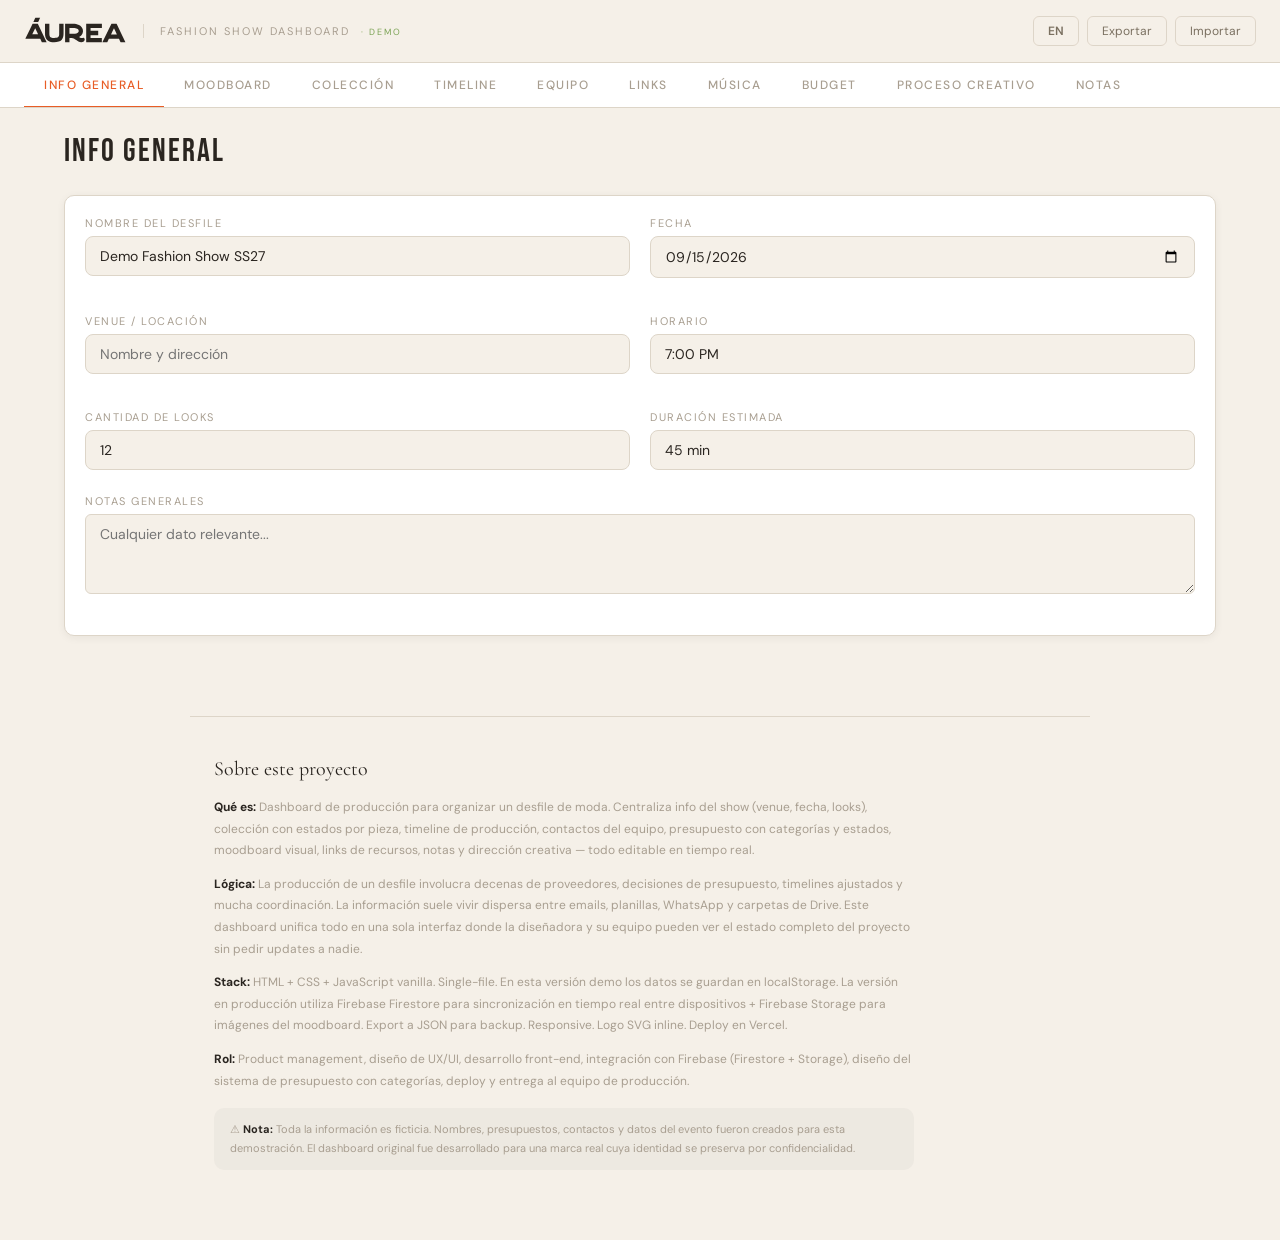
==== dashboard-produccion-fashion-show/index.html @ 79270200 "initial: portfolio de 4 dashboards anonimizados Co-Authored-By: Claude Opus 4.6 (1M context) <norepl" ====
<!DOCTYPE html>
<html lang="es">
<head>
<meta charset="UTF-8">
<meta name="viewport" content="width=device-width, initial-scale=1.0">
<title>Fashion Show Dashboard — Demo</title>
<link href="https://fonts.googleapis.com/css2?family=Bebas+Neue&family=DM+Sans:ital,wght@0,300;0,400;0,500;0,700;1,400&family=Cormorant+Garamond:ital,wght@0,400;0,600;1,400&display=swap" rel="stylesheet">
<style>
:root{
  --bg:#F5F0E8;--bg-warm:#EDE7DA;--card:#FFFFFF;--card-hover:#FAFAF5;
  --border:#DDD5C8;--border-light:#E8E0D3;
  --orange:#E85D26;--orange-soft:rgba(232,93,38,0.08);--orange-glow:rgba(232,93,38,0.15);
  --green:#7BA355;--green-soft:rgba(123,163,85,0.1);--green-dark:#4B6B30;
  --cream:#F0EAD8;--cream-dark:#D4CCBA;
  --olive:#6B6B50;
  --text:#2A2520;--text-dim:#7A7060;--text-muted:#A89E90;
  --danger:#C0392B;--success:#5B8C3E;
  --radius:10px;
  --shadow:0 2px 8px rgba(42,37,32,0.06);
  --shadow-hover:0 6px 20px rgba(42,37,32,0.1);
}
*{margin:0;padding:0;box-sizing:border-box}
body{font-family:'DM Sans',sans-serif;background:var(--bg);color:var(--text);min-height:100vh;-webkit-font-smoothing:antialiased}

.header{position:sticky;top:0;z-index:100;background:rgba(245,240,232,0.9);backdrop-filter:blur(20px);border-bottom:1px solid var(--border);padding:16px 24px;display:flex;align-items:center;justify-content:space-between}
.header-left{display:flex;align-items:center;gap:16px}
.logo{font-family:'Bebas Neue',sans-serif;font-size:28px;letter-spacing:3px;color:var(--text)}.logo span{color:var(--orange)}
.header-subtitle{font-size:11px;text-transform:uppercase;letter-spacing:2px;color:var(--text-muted);border-left:1px solid var(--border);padding-left:16px}
.header-right{display:flex;gap:8px}
.btn-sm{padding:6px 14px;border-radius:6px;border:1px solid var(--border);background:transparent;color:var(--text-dim);font-size:12px;cursor:pointer;font-family:'DM Sans',sans-serif;transition:all .2s}
.btn-sm:hover{border-color:var(--orange);color:var(--orange)}

.nav{display:flex;padding:0 24px;border-bottom:1px solid var(--border);overflow-x:auto;-webkit-overflow-scrolling:touch;background:var(--card);scrollbar-width:none;-ms-overflow-style:none}
.nav::-webkit-scrollbar{display:none}
.nav-tab{padding:14px 20px;font-size:12px;text-transform:uppercase;letter-spacing:1.5px;color:var(--text-muted);cursor:pointer;border:none;background:none;font-family:'DM Sans',sans-serif;font-weight:500;white-space:nowrap;position:relative;transition:color .2s}
.nav-tab:hover{color:var(--text-dim)}.nav-tab.active{color:var(--orange)}.nav-tab.active::after{content:'';position:absolute;bottom:-1px;left:0;right:0;height:2px;background:var(--orange)}

.main{padding:24px;max-width:1200px;margin:0 auto}
.section{display:none}.section.active{display:block}
.section-header{display:flex;justify-content:space-between;align-items:center;margin-bottom:24px;flex-wrap:wrap;gap:12px}
.section-title{font-family:'Bebas Neue',sans-serif;font-size:32px;letter-spacing:2px;color:var(--text)}

.btn{padding:10px 20px;border-radius:var(--radius);border:none;font-family:'DM Sans',sans-serif;font-size:13px;font-weight:500;cursor:pointer;transition:all .2s}
.btn-primary{background:var(--orange);color:#fff}.btn-primary:hover{background:#d04f1e}
.btn-outline{background:transparent;border:1px solid var(--border);color:var(--text-dim)}.btn-outline:hover{border-color:var(--orange);color:var(--orange)}
.btn-danger{background:transparent;border:1px solid var(--danger);color:var(--danger)}.btn-danger:hover{background:var(--danger);color:#fff}

.card{background:var(--card);border:1px solid var(--border);border-radius:var(--radius);padding:20px;margin-bottom:16px;box-shadow:var(--shadow);transition:all .2s}.card:hover{box-shadow:var(--shadow-hover)}
.card-grid{display:grid;grid-template-columns:repeat(auto-fill,minmax(320px,1fr));gap:16px}
.field{margin-bottom:16px}
.field label{display:block;font-size:11px;text-transform:uppercase;letter-spacing:1.5px;color:var(--text-muted);margin-bottom:6px}
.field input,.field textarea,.field select{width:100%;padding:10px 14px;background:var(--bg);border:1px solid var(--border);border-radius:8px;color:var(--text);font-family:'DM Sans',sans-serif;font-size:14px;transition:border-color .2s}
.field input:focus,.field textarea:focus,.field select:focus{outline:none;border-color:var(--orange);background:#fff}
.field textarea{resize:vertical;min-height:80px}
.editable{padding:6px 10px;background:transparent;border:1px solid transparent;border-radius:6px;color:var(--text);font-family:'DM Sans',sans-serif;font-size:14px;width:100%;transition:all .2s}
.editable:hover{border-color:var(--border)}.editable:focus{outline:none;border-color:var(--orange);background:#fff}
.info-grid{display:grid;grid-template-columns:1fr 1fr;gap:20px}

/* MOODBOARD */
.mood-grid{display:grid;grid-template-columns:repeat(auto-fill,minmax(280px,1fr));gap:16px}
.mood-card{background:var(--card);border:1px solid var(--border);border-radius:10px;overflow:hidden;cursor:pointer;transition:all .25s;box-shadow:var(--shadow)}
.mood-card:hover{border-color:var(--orange);transform:translateY(-2px);box-shadow:var(--shadow-hover)}
.mood-cover{width:100%;aspect-ratio:4/3;background:var(--bg-warm);display:flex;align-items:center;justify-content:center;overflow:hidden;position:relative}
.mood-cover img{width:100%;height:100%;object-fit:cover}
.mood-cover-empty{color:var(--text-muted);font-size:48px}
.mood-img-count{position:absolute;bottom:8px;right:8px;background:rgba(42,37,32,.7);color:#fff;font-size:11px;padding:3px 8px;border-radius:4px;backdrop-filter:blur(4px)}
.mood-card-body{padding:14px 16px}
.mood-card-title{font-size:15px;font-weight:600;margin-bottom:4px}
.mood-card-sub{font-size:12px;color:var(--text-dim)}

.mood-detail-overlay{display:none;position:fixed;inset:0;background:rgba(42,37,32,.92);z-index:300;overflow-y:auto;-webkit-overflow-scrolling:touch}
.mood-detail-overlay.open{display:block}
.mood-detail{max-width:800px;margin:0 auto;padding:24px;padding-top:80px}
.mood-detail-close{position:fixed;top:20px;right:24px;width:40px;height:40px;border-radius:50%;background:rgba(255,255,255,.15);border:none;color:#fff;font-size:20px;cursor:pointer;z-index:301;display:flex;align-items:center;justify-content:center;transition:background .2s}
.mood-detail-close:hover{background:rgba(255,255,255,.25)}
.mood-detail-title{font-family:'Bebas Neue',sans-serif;font-size:36px;letter-spacing:2px;color:var(--cream);margin-bottom:8px}
.mood-detail-source{font-size:13px;color:var(--orange);margin-bottom:24px}
.mood-detail-source a{color:var(--orange);text-decoration:none}.mood-detail-source a:hover{text-decoration:underline}
.mood-detail-images{display:grid;grid-template-columns:1fr 1fr;gap:8px;margin-bottom:24px}
.mood-detail-images.single{grid-template-columns:1fr}
.mood-detail-img{width:100%;border-radius:8px;aspect-ratio:1;object-fit:cover;background:var(--bg-warm);cursor:pointer;transition:opacity .2s}
.mood-detail-img:hover{opacity:.85}
.mood-detail-img.full-width{grid-column:1/-1;aspect-ratio:16/9}
.mood-detail-section{margin-bottom:20px}
.mood-detail-label{font-size:10px;text-transform:uppercase;letter-spacing:1.5px;color:var(--cream-dark);margin-bottom:6px}
.mood-detail-text{font-size:14px;line-height:1.7;color:rgba(255,255,255,.7);white-space:pre-wrap}
.mood-detail-tags{display:flex;flex-wrap:wrap;gap:6px;margin-bottom:20px}
.mood-tag{padding:4px 12px;background:var(--green-soft);color:var(--green);font-size:12px;border-radius:20px;border:1px solid rgba(123,163,85,.2)}
.mood-detail-actions{display:flex;gap:8px;padding-top:20px;border-top:1px solid rgba(255,255,255,.1)}
.mood-add-img-btn{width:100%;aspect-ratio:1;border-radius:8px;border:2px dashed rgba(255,255,255,.2);background:transparent;color:rgba(255,255,255,.3);font-size:28px;cursor:pointer;transition:all .2s;display:flex;align-items:center;justify-content:center}
.mood-add-img-btn:hover{border-color:var(--orange);color:var(--orange)}

.lightbox{display:none;position:fixed;inset:0;background:rgba(42,37,32,.95);z-index:400;align-items:center;justify-content:center;cursor:zoom-out}
.lightbox.open{display:flex}
.lightbox img{max-width:95vw;max-height:95vh;object-fit:contain;border-radius:8px}

/* OTHER SECTIONS */
.checklist-item{display:flex;align-items:center;gap:12px;padding:12px 16px;background:var(--card);border:1px solid var(--border);border-radius:8px;margin-bottom:8px;transition:all .2s;box-shadow:var(--shadow)}
.checklist-item.done{opacity:.5}.checklist-item.done .checklist-text{text-decoration:line-through}
.checklist-check{width:20px;height:20px;border-radius:50%;border:2px solid var(--border);cursor:pointer;flex-shrink:0;display:flex;align-items:center;justify-content:center;transition:all .2s}
.checklist-check:hover{border-color:var(--green)}.checklist-check.checked{background:var(--green);border-color:var(--green)}.checklist-check.checked::after{content:'✓';color:#fff;font-size:12px}
.checklist-text{flex:1;font-size:14px}
.checklist-delete{color:var(--text-muted);cursor:pointer;font-size:18px;padding:0 4px;opacity:0;transition:all .2s}
.checklist-item:hover .checklist-delete{opacity:1}.checklist-delete:hover{color:var(--danger)}
.timeline-item{display:flex;gap:16px;margin-bottom:16px;position:relative}
.timeline-dot{width:12px;height:12px;border-radius:50%;background:var(--orange);flex-shrink:0;margin-top:4px;position:relative;z-index:1}
.timeline-item:not(:last-child) .timeline-dot::after{content:'';position:absolute;top:12px;left:5px;width:2px;height:calc(100% + 16px);background:var(--border)}
.timeline-content{flex:1}.timeline-date{font-size:11px;text-transform:uppercase;letter-spacing:1px;color:var(--orange);margin-bottom:4px}.timeline-text{font-size:14px}
.link-item{display:flex;align-items:center;gap:12px;padding:14px 16px;background:var(--card);border:1px solid var(--border);border-radius:8px;margin-bottom:8px;transition:all .2s;box-shadow:var(--shadow)}
.link-item:hover{box-shadow:var(--shadow-hover)}
.link-icon{width:36px;height:36px;border-radius:8px;background:var(--green-soft);display:flex;align-items:center;justify-content:center;font-size:16px;flex-shrink:0}
.link-info{flex:1;min-width:0}.link-title{font-size:14px;font-weight:500}.link-url{font-size:12px;color:var(--text-muted);white-space:nowrap;overflow:hidden;text-overflow:ellipsis}
.link-actions{display:flex;gap:8px}.link-actions a,.link-actions span{font-size:12px;color:var(--text-dim);cursor:pointer;text-decoration:none;transition:color .2s}
.link-actions a:hover{color:var(--orange)}.link-actions span:hover{color:var(--danger)}
.contact-card{background:var(--card);border:1px solid var(--border);border-radius:var(--radius);padding:20px;transition:all .2s;box-shadow:var(--shadow)}.contact-card:hover{box-shadow:var(--shadow-hover)}
.contact-role{font-size:10px;text-transform:uppercase;letter-spacing:1.5px;color:var(--green-dark);margin-bottom:8px;font-weight:600}.contact-name{font-size:16px;font-weight:500;margin-bottom:4px}
.contact-detail{font-size:13px;color:var(--text-dim);margin-bottom:2px}
.contact-delete{float:right;color:var(--text-muted);cursor:pointer;font-size:16px;transition:color .2s}.contact-delete:hover{color:var(--danger)}
.budget-total{font-family:'Bebas Neue',sans-serif;font-size:48px;color:var(--orange);margin-bottom:4px}
.budget-label{font-size:12px;text-transform:uppercase;letter-spacing:1.5px;color:var(--text-muted)}
.budget-cat-card{background:var(--card);border:1px solid var(--border);border-radius:var(--radius);margin-bottom:12px;overflow:hidden;transition:all .2s;box-shadow:var(--shadow)}
.budget-cat-card:hover{box-shadow:var(--shadow-hover)}
.budget-cat-header{display:flex;align-items:center;justify-content:space-between;padding:16px 20px;cursor:pointer;user-select:none}
.budget-cat-header:hover{background:var(--bg-warm)}
.budget-cat-name{font-size:15px;font-weight:600;display:flex;align-items:center;gap:8px}
.budget-cat-arrow{font-size:12px;color:var(--text-muted);transition:transform .2s}
.budget-cat-card.open .budget-cat-arrow{transform:rotate(90deg)}
.budget-cat-subtotal{font-size:14px;font-weight:500;color:var(--orange);font-variant-numeric:tabular-nums;display:flex;align-items:center;gap:12px}
.budget-cat-body{display:none;border-top:1px solid var(--border);padding:0 20px 12px}
.budget-cat-card.open .budget-cat-body{display:block}
.budget-row{display:flex;align-items:center;gap:12px;padding:10px 0;border-bottom:1px solid var(--border)}.budget-row:last-child{border:none}
.budget-item-name{flex:1;font-size:14px;color:var(--text-dim)}.budget-amount{font-size:14px;font-weight:500;font-variant-numeric:tabular-nums}
.budget-delete{color:var(--text-muted);cursor:pointer;font-size:16px;opacity:0;transition:all .2s}
.budget-row:hover .budget-delete{opacity:1}.budget-delete:hover{color:var(--danger)}
.budget-add-item{padding:8px 0;display:flex;gap:8px;margin-top:8px}
.budget-add-item input{flex:1;padding:8px 12px;background:var(--bg);border:1px solid var(--border);border-radius:6px;color:var(--text);font-family:'DM Sans',sans-serif;font-size:13px}
.budget-add-item input:focus{outline:none;border-color:var(--orange)}
.budget-add-item button{padding:8px 14px;background:var(--orange);color:#fff;border:none;border-radius:6px;font-size:13px;cursor:pointer;font-family:'DM Sans',sans-serif;white-space:nowrap}
.budget-cat-delete{color:var(--text-muted);cursor:pointer;font-size:14px;transition:color .2s;padding:2px 6px}
.budget-cat-delete:hover{color:var(--danger)}
.note-card{background:var(--card);border:1px solid var(--border);border-radius:var(--radius);padding:16px;margin-bottom:12px;transition:all .2s;box-shadow:var(--shadow)}.note-card:hover{box-shadow:var(--shadow-hover)}
.note-date{font-size:11px;color:var(--text-muted);margin-bottom:8px}.note-text{font-size:14px;line-height:1.6;white-space:pre-wrap}
.note-delete{float:right;color:var(--text-muted);cursor:pointer;font-size:14px;transition:color .2s}.note-delete:hover{color:var(--danger)}
.modal-overlay{display:none;position:fixed;inset:0;background:rgba(42,37,32,.6);z-index:200;align-items:center;justify-content:center;padding:24px;backdrop-filter:blur(4px)}
.modal-overlay.open{display:flex}
.modal{background:var(--card);border:1px solid var(--border);border-radius:14px;padding:28px;width:100%;max-width:480px;max-height:90vh;overflow-y:auto;box-shadow:0 20px 60px rgba(42,37,32,.2)}
.modal-title{font-family:'Bebas Neue',sans-serif;font-size:24px;letter-spacing:1px;margin-bottom:20px;color:var(--text)}
.modal-actions{display:flex;gap:8px;justify-content:flex-end;margin-top:20px}
.empty-state{text-align:center;padding:60px 20px;color:var(--text-muted)}.empty-icon{font-size:40px;margin-bottom:12px}.empty-text{font-size:14px}

/* COLLECTION GRID */
.collection-grid{display:grid;grid-template-columns:repeat(auto-fill,minmax(200px,1fr));gap:12px}
.garment-card{background:var(--card);border:1px solid var(--border);border-radius:10px;overflow:hidden;transition:all .2s;position:relative;box-shadow:var(--shadow)}
.garment-card:hover{box-shadow:var(--shadow-hover)}
.garment-card.done{opacity:.5}
.garment-img{width:100%;aspect-ratio:3/4;background:var(--bg-warm);display:flex;align-items:center;justify-content:center;overflow:hidden;font-size:36px;color:var(--text-muted)}
.garment-img img{width:100%;height:100%;object-fit:cover}
.garment-body{padding:12px}
.garment-name{font-size:14px;font-weight:600;margin-bottom:2px}
.garment-cat{font-size:11px;color:var(--green-dark);text-transform:uppercase;letter-spacing:1px;margin-bottom:4px;font-weight:600}
.garment-note{font-size:12px;color:var(--text-dim)}
.garment-actions{position:absolute;top:8px;right:8px;display:flex;gap:4px;opacity:0;transition:opacity .2s}
.garment-card:hover .garment-actions{opacity:1}
.garment-action-btn{width:30px;height:30px;border-radius:50%;background:rgba(0,0,0,.6);border:none;color:#fff;font-size:16px;cursor:pointer;display:flex;align-items:center;justify-content:center;backdrop-filter:blur(4px)}
.garment-action-btn:hover{background:var(--orange)}
.garment-check{position:absolute;top:8px;left:8px;width:28px;height:28px;border-radius:50%;border:2px solid rgba(255,255,255,.5);background:rgba(0,0,0,.4);cursor:pointer;display:flex;align-items:center;justify-content:center;backdrop-filter:blur(4px);transition:all .2s}
.garment-check:hover{border-color:var(--orange)}
.garment-check.checked{background:var(--green);border-color:var(--green)}
.garment-check.checked::after{content:'✓';color:#fff;font-size:12px}

/* CREATIVE PROCESS */
.creative-editor{background:var(--card);border:1px solid var(--border);border-radius:var(--radius);min-height:60vh;box-shadow:var(--shadow)}
.creative-textarea{width:100%;min-height:60vh;padding:24px;background:transparent;border:none;color:var(--text);font-family:'Cormorant Garamond',serif;font-size:17px;line-height:1.9;resize:vertical}
.creative-textarea:focus{outline:none}
.creative-textarea::placeholder{color:var(--text-muted)}
.creative-saved{font-size:11px;color:var(--text-muted);padding:8px 16px;text-align:right}

/* MUSIC */
.music-card{background:var(--card);border:1px solid var(--border);border-radius:var(--radius);padding:16px;margin-bottom:10px;display:flex;align-items:center;gap:14px;transition:all .2s;box-shadow:var(--shadow)}
.music-card:hover{box-shadow:var(--shadow-hover)}
.music-icon{width:40px;height:40px;border-radius:8px;background:var(--green-soft);display:flex;align-items:center;justify-content:center;font-size:18px;flex-shrink:0}
.music-info{flex:1;min-width:0}
.music-title{font-size:14px;font-weight:500;margin-bottom:2px}
.music-artist{font-size:12px;color:var(--text-dim)}
.music-note{font-size:12px;color:var(--text-muted);margin-top:2px}
.music-actions{display:flex;gap:8px;align-items:center}
.music-actions a{font-size:12px;color:var(--orange);text-decoration:none;white-space:nowrap}
.music-actions a:hover{text-decoration:underline}
.music-actions span{font-size:16px;color:var(--text-muted);cursor:pointer;transition:color .2s}
.music-actions span:hover{color:var(--danger)}

@media(max-width:768px){
  .header{padding:10px 16px}
  .header-subtitle{display:none}
  .header-right .btn-sm{padding:5px 10px;font-size:11px}
  .logo svg{height:22px}
  .main{padding:12px}
  .section-header{margin-bottom:16px;gap:8px}
  .section-header>div:last-child{width:100%}
  .section-header .btn{width:100%;text-align:center}
  .section-header .btn-outline{flex:1}
  .section-header .btn-primary{flex:2}
  .section-title{font-size:24px}
  .info-grid,.card-grid{grid-template-columns:1fr}
  .mood-grid{grid-template-columns:1fr 1fr;gap:10px}
  .mood-detail{padding:16px;padding-top:70px}
  .mood-detail-images{grid-template-columns:1fr 1fr;gap:6px}
  .mood-detail-title{font-size:26px}
  .mood-detail-close{top:14px;right:14px;width:36px;height:36px;font-size:18px}
  .collection-grid{grid-template-columns:1fr 1fr;gap:10px}
  .garment-actions{opacity:1}
  .garment-body{padding:10px}
  .garment-name{font-size:13px}
  .budget-total{font-size:36px}
  .budget-cat-header{padding:14px 16px}
  .budget-add-item{flex-wrap:wrap}
  .budget-add-item input:first-child{min-width:0}
  .nav{padding:0 8px;gap:0}
  .nav-tab{padding:12px 12px;font-size:10px;letter-spacing:1px}
  .card{padding:16px}
  .field input,.field textarea,.field select{font-size:16px}
  .editable{font-size:16px}
  .modal{padding:20px;margin:8px;border-radius:12px;max-height:85vh}
  .modal-title{font-size:22px}
  .contact-card{padding:16px}
  .link-item{padding:12px 14px}
  .music-card{padding:14px}
  .creative-textarea{padding:16px;font-size:16px;min-height:50vh}
  .note-card{padding:14px}
  .timeline-item{gap:12px}
  .checklist-delete{opacity:1}
  .budget-delete{opacity:1}
  .lightbox img{border-radius:0}
}
@media(max-width:480px){
  .mood-grid{grid-template-columns:1fr}
  .collection-grid{grid-template-columns:1fr 1fr;gap:8px}
  .mood-detail-images{grid-template-columns:1fr}
  .mood-detail-img{aspect-ratio:4/3}
  .header-right{gap:4px}
  .header-right .btn-sm{padding:5px 8px;font-size:10px}
  .nav-tab{padding:10px 10px;font-size:9px;letter-spacing:0.5px}
  .section-header{flex-direction:column;align-items:stretch}
  .section-title{font-size:22px}
  .budget-add-item input:first-child{flex:2}
  .budget-add-item input[type="number"]{flex:1;max-width:none}
}
@media(max-width:360px){
  .collection-grid{grid-template-columns:1fr}
  .main{padding:8px}
  .card{padding:12px}
}
</style>
</head>
<body>

<div class="header">
  <div class="header-left"><div class="logo"><svg viewBox="200 210 1100 300" style="height:28px;width:auto;display:block" xmlns="http://www.w3.org/2000/svg"><path d="M790.67,424.58c5.97,6.81,13.74,9.05,21.81,10.41c7.83,1.32,15.56,1.38,22.66-3.24c0.87-0.57,2.85-0.01,4.03,0.59 c10.12,5.13,14.21,16.44,10.15,27.71c-4.9,13.59-19.33,22-36.14,21.29c-10.9-0.46-21.03-3.73-30.3-9.08 c-12.96-7.47-25.49-15.69-38.22-23.56c-3.96-2.45-7.94-4.87-11.99-7.18c-6.64-3.8-13.73-5.66-21.47-5.38 c-7.8,0.28-15.63,0.06-24.09,0.06c0,15,0,29.71,0,44.82c-15.87,0-31.09,0-46.67,0c0-66.11,0-132.16,0-198.57 c1.8-0.09,3.42-0.25,5.04-0.25c26.66-0.01,53.33-0.12,79.99,0.03c21.82,0.12,43.17,3.05,62.97,12.92 c21.4,10.67,37.24,26.36,42.47,50.5c6.55,30.29-8.35,61.73-35.65,76.41C793.84,422.83,792.43,423.62,790.67,424.58z M687.08,390.27c20.02-0.53,39.48-0.6,58.87-1.72c10.6-0.61,21.05-3.18,30-9.63c8.92-6.42,12.51-16.97,9.03-27.38 c-3.69-11.04-12.88-15.71-23.1-18.49c-24.35-6.61-49.28-3.51-74-3.93c-0.25,0-0.5,0.39-0.8,0.64 C687.08,349.51,687.08,369.3,687.08,390.27z" fill="currentColor"/><path d="M995.09,358.21c0,15.94,0,31.02,0,46.59c-27.41,0-54.5,0-81.88,0c0,10.06,0,19.62,0,29.74c40.25,0,80.33,0,120.75,0 c0,15.62,0,30.68,0,46.07c-55.85,0-111.57,0-167.57,0c0-66.13,0-132.03,0-198.24c56.08,0,111.98,0,168.22,0 c0,15.29,0,30.51,0,46.19c-40.39,0-80.66,0-121.32,0c0,9.99,0,19.54,0,29.65C940.4,358.21,967.47,358.21,995.09,358.21z" fill="currentColor"/><path d="M1286.44,480.99c-10.9,0-21.33,0.05-31.75-0.02c-6.46-0.04-14.25,1.89-19.01-1.03c-4.54-2.79-5.95-10.71-8.69-16.4 c-2.75-5.69-5.58-11.34-8.09-17.13c-1.19-2.74-2.86-3.48-5.73-3.48c-32.99,0.1-65.99,0.11-98.98-0.02 c-3.17-0.01-4.71,1.06-5.98,3.83c-4.71,10.28-9.54,20.5-14.59,30.61c-0.78,1.56-2.92,3.46-4.45,3.48 c-15.98,0.25-31.97,0.16-48.76,0.16c0.85-1.91,1.43-3.36,2.11-4.75c30.63-63.1,61.3-126.19,91.84-189.33 c1.65-3.41,3.41-4.91,7.45-4.84c15.33,0.29,30.66,0.17,45.99,0.07c2.76-0.02,4.47,0.56,5.8,3.33 c30.54,64.25,61.18,128.45,91.8,192.67C1285.72,478.86,1285.94,479.63,1286.44,480.99z M1195.14,396.71 c-10.4-21.83-20.46-42.94-30.97-64.98c-10.77,22.24-21.01,43.38-31.48,64.98C1153.79,396.71,1174.06,396.71,1195.14,396.71z" fill="currentColor"/><path d="M442.32,479.99c-16.5,0-32.63,0.07-48.75-0.14c-1.27-0.02-3.01-1.71-3.68-3.05c-4.96-9.97-9.88-19.96-14.42-30.13 c-1.59-3.57-3.45-4.79-7.42-4.78c-48.81,0.16-97.62,0.1-146.44,0.1c-1.99,0-3.99,0-6.53,0c0.54-1.47,0.86-2.66,1.39-3.75 c24.81-51.13,49.67-102.24,74.41-153.4c1.38-2.85,3.03-3.75,6.1-3.72c15.66,0.14,31.32,0.11,46.98,0.03 c2.54-0.01,4.19,0.4,5.45,3.05c30.61,64.38,61.33,128.71,92.02,193.05C441.78,477.96,441.93,478.77,442.32,479.99z M351.1,395.68 c-10.29-21.63-20.37-42.81-30.92-64.96c-10.73,22.15-21.02,43.38-31.47,64.96C309.86,395.68,330.12,395.68,351.1,395.68z" fill="currentColor"/><path d="M425.34,282.29c15.73,0,30.84,0,46.56,0c0,2.18,0,4.12,0,6.06c0.02,34.49-0.11,68.97,0.2,103.46 c0.06,6.9,1.45,13.86,2.88,20.66c1.73,8.27,7.2,13.58,14.95,16.78c11.35,4.68,23.32,5.21,35.3,5.21c6.8,0,13.64-0.59,20.4-1.41 c21.12-2.57,31.11-13.35,31.33-34.76c0.38-36.65,0.27-73.3,0.36-109.95c0-1.95,0-3.9,0-6.06c15.77,0,30.87,0,46.36,0 c0.11,1.5,0.3,2.94,0.3,4.37c0,35.15,0.32,70.31-0.22,105.45c-0.17,10.7-1.65,21.64-4.36,32c-6.51,24.86-22.73,41.63-47.03,49.53 c-31.39,10.21-63.26,10.36-94.71,0.27c-29.56-9.49-45.63-30.96-50.44-61.08c-1.44-9-1.95-18.22-2.01-27.35 c-0.23-32.82-0.1-65.64-0.09-98.46C425.11,285.55,425.25,284.09,425.34,282.29z" fill="currentColor"/><path d="M372.93,218.15c-3.7,7.9-7.33,15.69-10.97,23.47c-3.02,6.47-5.94,12.99-9.16,19.36c-0.66,1.31-2.48,2.86-3.78,2.88 c-15.98,0.17-31.97,0.08-47.95,0.04c-0.27,0-0.53-0.27-1.24-0.65c3.12-6.53,6.22-13.08,9.36-19.61 c3.67-7.64,7.25-15.32,11.15-22.84c0.75-1.44,2.79-3.1,4.26-3.12c15.48-0.21,30.97-0.11,46.45-0.07 C371.51,217.61,371.97,217.87,372.93,218.15z" fill="currentColor"/></svg></div><div class="header-subtitle">Fashion Show Dashboard <span id="sync-status" style="color:var(--green);font-size:9px;margin-left:6px"></span></div></div>
  <div class="header-right">
    <button class="btn-sm" id="lang-toggle" onclick="toggleLang()" style="font-weight:600">EN</button>
    <button class="btn-sm" onclick="exportData()">Exportar</button>
    <button class="btn-sm" onclick="document.getElementById('importFile').click()">Importar</button>
    <input type="file" id="importFile" accept=".json" style="display:none" onchange="importData(event)">
  </div>
</div>

<div class="nav">
  <button class="nav-tab active" onclick="showSection('info',this)" data-i18n="nav_info">Info General</button>
  <button class="nav-tab" onclick="showSection('moodboard',this)">Moodboard</button>
  <button class="nav-tab" onclick="showSection('collection',this)" data-i18n="nav_collection">Colección</button>
  <button class="nav-tab" onclick="showSection('timeline',this)">Timeline</button>
  <button class="nav-tab" onclick="showSection('contacts',this)" data-i18n="nav_team">Equipo</button>
  <button class="nav-tab" onclick="showSection('links',this)">Links</button>
  <button class="nav-tab" onclick="showSection('music',this)" data-i18n="nav_music">Música</button>
  <button class="nav-tab" onclick="showSection('budget',this)">Budget</button>
  <button class="nav-tab" onclick="showSection('creative',this)" data-i18n="nav_creative">Proceso Creativo</button>
  <button class="nav-tab" onclick="showSection('notes',this)" data-i18n="nav_notes">Notas</button>
</div>

<div class="main">

<div class="section active" id="sec-info">
  <div class="section-header"><div class="section-title" data-i18n="info_title">Info General</div></div>
  <div class="card"><div class="info-grid">
    <div class="field"><label data-i18n="info_name">Nombre del desfile</label><input class="editable" id="info-name" placeholder="Ej: Demo Fashion Show SS27" oninput="saveInfo()"></div>
    <div class="field"><label data-i18n="info_date">Fecha</label><input class="editable" type="date" id="info-date" oninput="saveInfo()"></div>
    <div class="field"><label data-i18n="info_venue">Venue / Locación</label><input class="editable" id="info-venue" placeholder="Nombre y dirección" oninput="saveInfo()"></div>
    <div class="field"><label data-i18n="info_time">Horario</label><input class="editable" id="info-time" placeholder="Doors 7PM / Show 8PM" oninput="saveInfo()"></div>
    <div class="field"><label data-i18n="info_looks">Cantidad de looks</label><input class="editable" id="info-looks" placeholder="12 looks" oninput="saveInfo()"></div>
    <div class="field"><label data-i18n="info_duration">Duración estimada</label><input class="editable" id="info-duration" placeholder="15 minutos" oninput="saveInfo()"></div>
  </div>
  <div class="field" style="margin-top:8px"><label data-i18n="info_notes">Notas generales</label>
    <textarea class="editable" id="info-notes" rows="3" placeholder="Cualquier dato relevante..." oninput="saveInfo()" style="width:100%;resize:vertical;min-height:80px;padding:10px 14px;background:var(--bg);border:1px solid var(--border);border-radius:6px;color:var(--text);font-family:'DM Sans',sans-serif;font-size:14px"></textarea>
  </div></div>
</div>

<div class="section" id="sec-moodboard">
  <div class="section-header"><div class="section-title">Moodboard</div><button class="btn btn-primary" onclick="openModal('mood')">+ <span data-i18n="add_board">Nuevo board</span></button></div>
  <div class="mood-grid" id="moodboard-grid"></div>
  <div class="empty-state" id="mood-empty"><div class="empty-icon">🎨</div><div class="empty-text" data-i18n="mood_empty">Creá tableros visuales con imágenes, referencias y notas</div></div>
</div>

<div class="mood-detail-overlay" id="mood-detail-overlay">
  <button class="mood-detail-close" onclick="closeMoodDetail()">✕</button>
  <div class="mood-detail" id="mood-detail-content"></div>
</div>
<div class="lightbox" id="lightbox" onclick="this.classList.remove('open')"><img id="lightbox-img" src=""></div>

<div class="section" id="sec-collection">
  <div class="section-header"><div class="section-title" data-i18n="collection">Colección</div><div style="display:flex;gap:8px"><button class="btn btn-outline" onclick="downloadSection('collection')">⬇ PDF</button><button class="btn btn-primary" onclick="openModal('garment')">+ <span data-i18n="add_garment">Agregar prenda</span></button></div></div>
  <div class="collection-grid" id="collection-list"></div><div class="empty-state" id="collection-empty"><div class="empty-icon">👗</div><div class="empty-text" data-i18n="collection_empty">Listá las prendas y looks del desfile</div></div>
</div>

<div class="section" id="sec-timeline">
  <div class="section-header"><div class="section-title" data-i18n="timeline">Timeline</div><div style="display:flex;gap:8px"><button class="btn btn-outline" onclick="downloadSection('timeline')">⬇ PDF</button><button class="btn btn-primary" onclick="openModal('timeline')">+ <span data-i18n="add_event">Agregar evento</span></button></div></div>
  <div id="timeline-list"></div><div class="empty-state" id="timeline-empty"><div class="empty-icon">📅</div><div class="empty-text" data-i18n="timeline_empty">Armá el cronograma del desfile</div></div>
</div>

<div class="section" id="sec-contacts">
  <div class="section-header"><div class="section-title" data-i18n="team">Equipo</div><div style="display:flex;gap:8px"><button class="btn btn-outline" onclick="downloadSection('contacts')">⬇ PDF</button><button class="btn btn-primary" onclick="openModal('contact')">+ <span data-i18n="add_contact">Agregar contacto</span></button></div></div>
  <div class="card-grid" id="contacts-grid"></div><div class="empty-state" id="contacts-empty"><div class="empty-icon">👥</div><div class="empty-text" data-i18n="team_empty">Sumá modelos, makeup, styling, producción...</div></div>
</div>

<div class="section" id="sec-links">
  <div class="section-header"><div class="section-title" data-i18n="links_title">Links Útiles</div><button class="btn btn-primary" onclick="openModal('link')">+ <span data-i18n="add_link">Agregar link</span></button></div>
  <div id="links-list"></div><div class="empty-state" id="links-empty"><div class="empty-icon">🔗</div><div class="empty-text" data-i18n="links_empty">Guardá links a carpetas de Drive, proveedores, etc.</div></div>
</div>

<div class="section" id="sec-budget">
  <div class="section-header"><div class="section-title">Budget</div><button class="btn btn-primary" onclick="openModal('budget-cat')">+ <span data-i18n="add_category">Nueva categoría</span></button></div>
  <div class="card" style="margin-bottom:20px"><div class="budget-label" data-i18n="budget_total">Total general</div><div class="budget-total" id="budget-total">USD $0</div></div>
  <div id="budget-categories"></div>
  <div class="empty-state" id="budget-empty"><div class="empty-icon">💰</div><div class="empty-text" data-i18n="budget_empty">Creá categorías (materiales, modelos, venue...) y agregá gastos dentro de cada una</div></div>
</div>

<div class="section" id="sec-music">
  <div class="section-header"><div class="section-title" data-i18n="music">Música</div><div style="display:flex;gap:8px"><button class="btn btn-outline" onclick="downloadSection('music')">⬇ PDF</button><button class="btn btn-primary" onclick="openModal('music')">+ <span data-i18n="add_track">Agregar track</span></button></div></div>
  <div id="music-list"></div>
  <div class="empty-state" id="music-empty"><div class="empty-icon">🎵</div><div class="empty-text" data-i18n="music_empty">Sumá links de Spotify, YouTube, SoundCloud o lo que sea para ir armando el soundtrack del show</div></div>
</div>

<div class="section" id="sec-creative">
  <div class="section-header"><div class="section-title" data-i18n="creative_title">Proceso Creativo</div><div class="creative-saved" id="creative-status"></div></div>
  <div class="creative-editor">
    <textarea class="creative-textarea" id="creative-text" data-placeholder-es="Escribí libremente... ideas, conceptos, frases que te inspiran, la narrativa del show, el orden de los looks, lo que sea que necesites plasmar para el proceso creativo del desfile..." data-placeholder-en="Write freely... ideas, concepts, inspiring phrases, the show narrative, the looks order, anything you need to capture for the creative process..." placeholder="Escribí libremente... ideas, conceptos, frases que te inspiran, la narrativa del show, el orden de los looks, lo que sea que necesites plasmar para el proceso creativo del desfile..." oninput="saveCreative()"></textarea>
  </div>
</div>

<div class="section" id="sec-notes">
  <div class="section-header"><div class="section-title" data-i18n="nav_notes">Notas</div><button class="btn btn-primary" onclick="openModal('note')">+ <span data-i18n="add_note">Nueva nota</span></button></div>
  <div id="notes-list"></div><div class="empty-state" id="notes-empty"><div class="empty-icon">📝</div><div class="empty-text" data-i18n="notes_empty">Anotaciones rápidas, ideas, pendientes...</div></div>
</div>

</div>

<!-- Project Footer -->
<div style="max-width:900px;margin:40px auto;padding:40px 24px 30px;border-top:1px solid var(--border);">
  <div style="max-width:700px;">
    <div style="font-family:'Cormorant Garamond',serif;font-size:20px;color:var(--text);margin-bottom:16px;">Sobre este proyecto</div>
    <div style="font-size:12px;color:var(--text-muted);line-height:1.8;margin-bottom:12px;">
      <strong style="color:var(--text);">Qué es:</strong> Dashboard de producción para organizar un desfile de moda. Centraliza info del show (venue, fecha, looks), colección con estados por pieza, timeline de producción, contactos del equipo, presupuesto con categorías y estados, moodboard visual, links de recursos, notas y dirección creativa — todo editable en tiempo real.
    </div>
    <div style="font-size:12px;color:var(--text-muted);line-height:1.8;margin-bottom:12px;">
      <strong style="color:var(--text);">Lógica:</strong> La producción de un desfile involucra decenas de proveedores, decisiones de presupuesto, timelines ajustados y mucha coordinación. La información suele vivir dispersa entre emails, planillas, WhatsApp y carpetas de Drive. Este dashboard unifica todo en una sola interfaz donde la diseñadora y su equipo pueden ver el estado completo del proyecto sin pedir updates a nadie.
    </div>
    <div style="font-size:12px;color:var(--text-muted);line-height:1.8;margin-bottom:12px;">
      <strong style="color:var(--text);">Stack:</strong> HTML + CSS + JavaScript vanilla. Single-file. En esta versión demo los datos se guardan en localStorage. La versión en producción utiliza Firebase Firestore para sincronización en tiempo real entre dispositivos + Firebase Storage para imágenes del moodboard. Export a JSON para backup. Responsive. Logo SVG inline. Deploy en Vercel.
    </div>
    <div style="font-size:12px;color:var(--text-muted);line-height:1.8;margin-bottom:12px;">
      <strong style="color:var(--text);">Rol:</strong> Product management, diseño de UX/UI, desarrollo front-end, integración con Firebase (Firestore + Storage), diseño del sistema de presupuesto con categorías, deploy y entrega al equipo de producción.
    </div>
    <div style="background:rgba(0,0,0,0.03);border-radius:10px;padding:12px 16px;font-size:11px;color:var(--text-muted);line-height:1.7;margin-top:16px;">
      ⚠ <strong style="color:var(--text);">Nota:</strong> Toda la información es ficticia. Nombres, presupuestos, contactos y datos del evento fueron creados para esta demostración. El dashboard original fue desarrollado para una marca real cuya identidad se preserva por confidencialidad.
    </div>
  </div>
</div>

<div class="modal-overlay" id="modal" onclick="if(event.target===this)closeModal()">
  <div class="modal"><div class="modal-title" id="modal-title"></div><div id="modal-body"></div>
  <div class="modal-actions"><button class="btn btn-outline" onclick="closeModal()">Cancelar</button><button class="btn btn-primary" id="modal-save">Guardar</button></div></div>
</div>

<input type="file" id="moodAddImgInput" accept="image/*" multiple style="display:none">

<!-- Demo mode: localStorage only -->

<script>
// ============ LOCAL STORAGE DATA LAYER ============
const STORAGE_KEY='fashion_show_demo';

function defaultData(){return {info:{name:'Demo Fashion Show SS27',date:'2026-09-15',venue:'',time:'7:00 PM',looks:'12',duration:'45 min'},moodboard:[],collection:[{name:'Look 1 — Opening',fabric:'Upcycled denim + silk organza',color:'Indigo / ivory',status:'Terminado',notes:'Pieza insignia de la colección'},{name:'Look 2 — Deconstruct',fabric:'Reconstructed vintage suiting',color:'Charcoal / cream',status:'Terminado',notes:'Sastrería deconstruida con detalles a mano'},{name:'Look 3 — Bloom',fabric:'Deadstock floral + recycled tulle',color:'Blush / sage',status:'En proceso',notes:'Falda volumen, top estructurado'},{name:'Look 4 — Archive',fabric:'Repurposed leather + linen',color:'Cognac / natural',status:'Diseño',notes:'Inspiración archivo 70s'}],timeline:[{date:'2026-06-01',title:'Cierre de diseño',desc:'Todos los bocetos aprobados',status:'done'},{date:'2026-07-15',title:'Inicio de producción',desc:'Taller activo, primeras pruebas',status:'done'},{date:'2026-08-20',title:'Fitting con modelos',desc:'Ajustes finales',status:'pending'},{date:'2026-09-10',title:'Ensayo general',desc:'Run-through completo con equipo',status:'pending'},{date:'2026-09-15',title:'Fashion Show',desc:'Día del desfile',status:'pending'}],contacts:[{role:'Directora Creativa',name:'Nombre reservado',phone:'+1 (555) 000-0000',email:'demo@example.com',ig:'@demo',note:'Fundadora de la marca'},{role:'Productor',name:'Nombre reservado',phone:'+1 (555) 000-0001',email:'demo@example.com',ig:'@demo',note:'Producción ejecutiva del evento'},{role:'Stage Manager',name:'Nombre reservado',phone:'+1 (555) 000-0002',email:'demo@example.com',ig:'@demo',note:'Coordinación día del show'}],links:[{title:'Carpeta general del proyecto',url:'#demo',type:'drive'},{title:'Moodboard en Pinterest',url:'#demo',type:'web'},{title:'Playlist del show',url:'#demo',type:'other'}],budget:[{cat:'Venue',item:'Venue — alquiler',amount:3500,status:'Confirmado'},{cat:'Venue',item:'Setup + técnica (luces, sonido)',amount:2200,status:'Cotizado'},{cat:'Producción',item:'Stage manager + asistentes (x3)',amount:1800,status:'Confirmado'},{cat:'Producción',item:'Backstage setup + catering crew',amount:900,status:'Pendiente'},{cat:'Modelos',item:'6 modelos (x$400 c/u)',amount:2400,status:'Confirmado'},{cat:'MUA + Hair',item:'2 MUA + 1 hairstylist',amount:1500,status:'Cotizado'},{cat:'Audiovisual',item:'Fotógrafo + videógrafo',amount:2000,status:'Confirmado'},{cat:'PR + Invitaciones',item:'Prensa + invitaciones impresas',amount:800,status:'Pendiente'}],notes:[],music:[],creative:'Colección SS27 — Upcycling de alta gama. Cada pieza cuenta una historia de transformación. El show es íntimo: 80 invitados, galería de arte, luz natural + dramática.',budgetCategories:[]};}

function loadDataLocal(){const r=localStorage.getItem(STORAGE_KEY);return r?JSON.parse(r):defaultData();}
function saveDataLocal(d){localStorage.setItem(STORAGE_KEY,JSON.stringify(d));}

let data=loadDataLocal();
let saving=false;

function saveData(d){
  saveDataLocal(d);
}

// Set sync status to "Demo"
setTimeout(()=>{
  const ss=document.getElementById('sync-status');
  if(ss) ss.textContent='· Demo';
},100);

// Init
loadInfo();
loadCreative();
setTimeout(()=>renderAll(),200);

function showSection(id,tab){document.querySelectorAll('.section').forEach(s=>s.classList.remove('active'));document.querySelectorAll('.nav-tab').forEach(t=>t.classList.remove('active'));document.getElementById('sec-'+id).classList.add('active');if(tab)tab.classList.add('active');}

function loadInfo(){const i=data.info||{};['name','date','venue','time','looks','duration'].forEach(k=>{document.getElementById('info-'+k).value=i[k]||'';});document.getElementById('info-notes').value=i.notes||'';}
function saveInfo(){data.info={};['name','date','venue','time','looks','duration'].forEach(k=>{data.info[k]=document.getElementById('info-'+k).value;});data.info.notes=document.getElementById('info-notes').value;saveData(data);}

// IMAGE COMPRESSION
function fileToBase64(file){return new Promise(resolve=>{const reader=new FileReader();reader.onload=()=>{const img=new Image();img.onload=()=>{const c=document.createElement('canvas');const MAX=1200;let w=img.width,h=img.height;if(w>MAX||h>MAX){if(w>h){h=Math.round(h*MAX/w);w=MAX}else{w=Math.round(w*MAX/h);h=MAX}}c.width=w;c.height=h;c.getContext('2d').drawImage(img,0,0,w,h);resolve(c.toDataURL('image/jpeg',0.7));};img.src=reader.result;};reader.readAsDataURL(file);});}

// ============ MOODBOARD ============
function renderMoodboard(){
  const grid=document.getElementById('moodboard-grid'),empty=document.getElementById('mood-empty');
  if(!data.moodboard.length){grid.innerHTML='';empty.style.display='';return;}
  empty.style.display='none';
  grid.innerHTML=data.moodboard.map((m,i)=>{
    const cover=m.images&&m.images.length?m.images[m.cover||0]:null;
    const cnt=m.images?m.images.length:0;
    const tagStr=m.tags&&m.tags.length?m.tags.slice(0,2).join(' · '):'';
    return `<div class="mood-card" onclick="openMoodDetail(${i})">
      <div class="mood-cover">${cover?`<img src="${cover}">`:`<span class="mood-cover-empty">+</span>`}${cnt>1?`<span class="mood-img-count">${cnt} fotos</span>`:''}</div>
      <div class="mood-card-body"><div class="mood-card-title">${esc(m.title)}</div><div class="mood-card-sub">${esc(tagStr||m.source||'')}</div></div>
    </div>`;
  }).join('');
}

function openMoodDetail(i){
  const m=data.moodboard[i],overlay=document.getElementById('mood-detail-overlay'),content=document.getElementById('mood-detail-content');
  const imgs=m.images||[],gc=imgs.length<=1?'single':'';
  content.innerHTML=`
    <div class="mood-detail-title">${esc(m.title)}</div>
    ${m.source?`<div class="mood-detail-source">Fuente: ${m.sourceUrl?`<a href="${esc(m.sourceUrl)}" target="_blank">${esc(m.source)}</a>`:esc(m.source)}</div>`:''}
    ${m.tags&&m.tags.length?`<div class="mood-detail-tags">${m.tags.map(t=>`<span class="mood-tag">${esc(t)}</span>`).join('')}</div>`:''}
    <div class="mood-detail-images ${gc}">
      ${imgs.map(img=>`<img class="mood-detail-img${imgs.length===1?' full-width':''}" src="${img}" onclick="openLightbox(this.src)">`).join('')}
      <button class="mood-add-img-btn" onclick="event.stopPropagation();addImageToMood(${i})">+</button>
    </div>
    ${m.notes?`<div class="mood-detail-section"><div class="mood-detail-label">Notas / Qué me inspira</div><div class="mood-detail-text">${esc(m.notes)}</div></div>`:''}
    ${m.highlights?`<div class="mood-detail-section"><div class="mood-detail-label">Partes visuales destacadas</div><div class="mood-detail-text">${esc(m.highlights)}</div></div>`:''}
    <div class="mood-detail-actions">
      <button class="btn btn-outline" onclick="editMoodBoard(${i})">Editar info</button>
      <button class="btn btn-danger" onclick="if(confirm('¿Eliminar este board?')){deleteMood(${i});closeMoodDetail();}">Eliminar</button>
    </div>`;
  overlay.classList.add('open');document.body.style.overflow='hidden';
}

function closeMoodDetail(){document.getElementById('mood-detail-overlay').classList.remove('open');document.body.style.overflow='';}

function addImageToMood(i){
  const input=document.getElementById('moodAddImgInput');
  input.onchange=async(e)=>{
    for(const f of Array.from(e.target.files)){
      const b64=await fileToBase64(f);
      if(!data.moodboard[i].images)data.moodboard[i].images=[];
      data.moodboard[i].images.push(b64);
    }
    saveData(data);renderMoodboard();openMoodDetail(i);input.value='';
  };input.click();
}

function editMoodBoard(i){closeMoodDetail();setTimeout(()=>openModal('mood-edit',data.moodboard[i],i),200);}
function deleteMood(i){data.moodboard.splice(i,1);saveData(data);renderMoodboard();}
function openLightbox(src){document.getElementById('lightbox-img').src=src;document.getElementById('lightbox').classList.add('open');}

// OTHER RENDERS
function renderCollection(){const l=document.getElementById('collection-list'),e=document.getElementById('collection-empty');if(!data.collection.length){l.innerHTML='';e.style.display='';return;}e.style.display='none';l.innerHTML=data.collection.map((g,i)=>`<div class="garment-card${g.ready?' done':''}">
  <div class="garment-check${g.ready?' checked':''}" onclick="toggleGarment(${i})"></div>
  <div class="garment-actions"><span class="garment-action-btn" onclick="deleteGarment(${i})">×</span></div>
  <div class="garment-img">${g.image?`<img src="${g.image}">`:'👗'}</div>
  <div class="garment-body"><div class="garment-cat">${esc(g.category||'')}</div><div class="garment-name">${esc(g.name)}</div>${g.note?`<div class="garment-note">${esc(g.note)}</div>`:''}</div>
</div>`).join('');}
function toggleGarment(i){data.collection[i].ready=!data.collection[i].ready;saveData(data);renderCollection();}
function deleteGarment(i){data.collection.splice(i,1);saveData(data);renderCollection();}

function renderTimeline(){const l=document.getElementById('timeline-list'),e=document.getElementById('timeline-empty');if(!data.timeline.length){l.innerHTML='';e.style.display='';return;}e.style.display='none';const s=data.timeline.map((t,i)=>({...t,_i:i})).sort((a,b)=>(a.date||'').localeCompare(b.date||''));l.innerHTML=s.map(t=>`<div class="timeline-item"><div class="timeline-dot"></div><div class="timeline-content"><div class="timeline-date">${esc(t.date||'Sin fecha')}</div><div class="timeline-text">${esc(t.text)}</div></div><span class="checklist-delete" onclick="deleteTimeline(${t._i})" style="opacity:.5">×</span></div>`).join('');}
function deleteTimeline(i){data.timeline.splice(i,1);saveData(data);renderTimeline();}

function renderContacts(){const g=document.getElementById('contacts-grid'),e=document.getElementById('contacts-empty');if(!data.contacts.length){g.innerHTML='';e.style.display='';return;}e.style.display='none';g.innerHTML=data.contacts.map((c,i)=>`<div class="contact-card"><span class="contact-delete" onclick="deleteContact(${i})">×</span><div class="contact-role">${esc(c.role)}</div><div class="contact-name">${esc(c.name)}</div>${c.phone?`<div class="contact-detail">📱 ${esc(c.phone)}</div>`:''}${c.email?`<div class="contact-detail">✉️ ${esc(c.email)}</div>`:''}${c.ig?`<div class="contact-detail">@ ${esc(c.ig)}</div>`:''}${c.note?`<div class="contact-detail" style="margin-top:8px;color:var(--text-dim)">${esc(c.note)}</div>`:''}</div>`).join('');}
function deleteContact(i){data.contacts.splice(i,1);saveData(data);renderContacts();}

function renderLinks(){const l=document.getElementById('links-list'),e=document.getElementById('links-empty');if(!data.links.length){l.innerHTML='';e.style.display='';return;}e.style.display='none';const ic={drive:'📁',doc:'📄',sheet:'📊',ig:'📸',web:'🌐',other:'🔗'};l.innerHTML=data.links.map((x,i)=>`<div class="link-item"><div class="link-icon">${ic[x.type]||ic.other}</div><div class="link-info"><div class="link-title">${esc(x.title)}</div><div class="link-url">${esc(x.url)}</div></div><div class="link-actions"><a href="${esc(x.url)}" target="_blank">Abrir</a><span onclick="deleteLink(${i})">×</span></div></div>`).join('');}
function deleteLink(i){data.links.splice(i,1);saveData(data);renderLinks();}

function renderBudget(){
  const container=document.getElementById('budget-categories'),empty=document.getElementById('budget-empty');
  // Migrate old flat budget to new format if needed
  if(data.budget&&data.budget.length&&!data.budgetCategories){
    data.budgetCategories=[{name:'General',items:data.budget.map(b=>({name:b.category,amount:parseFloat(b.amount)||0}))}];
    delete data.budget;saveData(data);
  }
  if(!data.budgetCategories)data.budgetCategories=[];
  const cats=data.budgetCategories;
  if(!cats.length){container.innerHTML='';empty.style.display='';document.getElementById('budget-total').textContent='USD $0';return;}
  empty.style.display='none';
  let grandTotal=0;
  container.innerHTML=cats.map((cat,ci)=>{
    const subtotal=cat.items.reduce((s,it)=>s+(parseFloat(it.amount)||0),0);
    grandTotal+=subtotal;
    return `<div class="budget-cat-card${cat.open?' open':''}" id="bcat-${ci}">
      <div class="budget-cat-header" onclick="toggleBudgetCat(${ci})">
        <div class="budget-cat-name"><span class="budget-cat-arrow">▶</span>${esc(cat.name)}</div>
        <div class="budget-cat-subtotal">$${subtotal.toLocaleString('en-US')}<span class="budget-cat-delete" onclick="event.stopPropagation();deleteBudgetCat(${ci})" title="Eliminar categoría">×</span></div>
      </div>
      <div class="budget-cat-body">
        ${cat.items.map((it,ii)=>`<div class="budget-row"><div class="budget-item-name">${esc(it.name)}</div><div class="budget-amount">$${parseFloat(it.amount).toLocaleString('en-US')}</div><span class="budget-delete" onclick="deleteBudgetItem(${ci},${ii})">×</span></div>`).join('')}
        <div class="budget-add-item">
          <input id="bi-name-${ci}" placeholder="Concepto" onkeydown="if(event.key==='Enter')addBudgetItem(${ci})">
          <input id="bi-amount-${ci}" type="number" placeholder="USD" style="max-width:100px" onkeydown="if(event.key==='Enter')addBudgetItem(${ci})">
          <button onclick="addBudgetItem(${ci})">+</button>
        </div>
      </div>
    </div>`;
  }).join('');
  document.getElementById('budget-total').textContent=`USD $${grandTotal.toLocaleString('en-US')}`;
}
function toggleBudgetCat(ci){if(!data.budgetCategories[ci])return;data.budgetCategories[ci].open=!data.budgetCategories[ci].open;saveData(data);renderBudget();}
function addBudgetItem(ci){const name=document.getElementById('bi-name-'+ci).value.trim(),amount=document.getElementById('bi-amount-'+ci).value.trim();if(!name||!amount)return;data.budgetCategories[ci].items.push({name,amount:parseFloat(amount)});data.budgetCategories[ci].open=true;saveData(data);renderBudget();}
function deleteBudgetItem(ci,ii){data.budgetCategories[ci].items.splice(ii,1);saveData(data);renderBudget();}
function deleteBudgetCat(ci){if(!confirm('¿Eliminar categoría "'+data.budgetCategories[ci].name+'" y todos sus gastos?'))return;data.budgetCategories.splice(ci,1);saveData(data);renderBudget();}

function renderNotes(){const l=document.getElementById('notes-list'),e=document.getElementById('notes-empty');if(!data.notes.length){l.innerHTML='';e.style.display='';return;}e.style.display='none';l.innerHTML=data.notes.slice().reverse().map((n,ri)=>{const i=data.notes.length-1-ri;return `<div class="note-card"><span class="note-delete" onclick="deleteNote(${i})">×</span><div class="note-date">${esc(n.date)}</div><div class="note-text">${esc(n.text)}</div></div>`;}).join('');}
function deleteNote(i){data.notes.splice(i,1);saveData(data);renderNotes();}

// MUSIC
function renderMusic(){const l=document.getElementById('music-list'),e=document.getElementById('music-empty');if(!data.music||!data.music.length){l.innerHTML='';e.style.display='';return;}e.style.display='none';
  l.innerHTML=data.music.map((m,i)=>{
    let icon='🎵';
    if(m.url){if(m.url.includes('spotify'))icon='🟢';else if(m.url.includes('youtube')||m.url.includes('youtu.be'))icon='🔴';else if(m.url.includes('soundcloud'))icon='🟠';else if(m.url.includes('apple'))icon='🍎';}
    return `<div class="music-card"><div class="music-icon">${icon}</div><div class="music-info"><div class="music-title">${esc(m.title)}</div>${m.artist?`<div class="music-artist">${esc(m.artist)}</div>`:''}${m.note?`<div class="music-note">${esc(m.note)}</div>`:''}</div><div class="music-actions">${m.url?`<a href="${esc(m.url)}" target="_blank">Escuchar</a>`:''}<span onclick="deleteMusic(${i})">×</span></div></div>`;
  }).join('');}
function deleteMusic(i){data.music.splice(i,1);saveData(data);renderMusic();}

// CREATIVE PROCESS
function loadCreative(){document.getElementById('creative-text').value=data.creative||'';}
let creativeSaveTimeout;
function saveCreative(){data.creative=document.getElementById('creative-text').value;clearTimeout(creativeSaveTimeout);document.getElementById('creative-status').textContent='Guardando...';creativeSaveTimeout=setTimeout(()=>{saveData(data);document.getElementById('creative-status').textContent='Guardado ✓';setTimeout(()=>{document.getElementById('creative-status').textContent='';},2000);},500);}

// ============ MODALS ============
function openModal(type,editData,editIdx){
  const modal=document.getElementById('modal'),title=document.getElementById('modal-title'),body=document.getElementById('modal-body'),saveBtn=document.getElementById('modal-save');
  let html='',onSave=()=>{};

  if(type==='mood'||type==='mood-edit'){
    const isEdit=type==='mood-edit',m=editData||{};
    title.textContent=isEdit?'Editar Board':'Nuevo Board';
    html=`
      <div class="field"><label>Título del board</label><input id="m-title" value="${esc(m.title||'')}" placeholder="Ej: Inspo Iluminación, Paleta Color..."></div>
      <div class="field"><label>Fuente / De dónde sacaste las refs</label><input id="m-source" value="${esc(m.source||'')}" placeholder="Pinterest, IG de @xxx, Vogue..."></div>
      <div class="field"><label>Link de la fuente (opcional)</label><input id="m-sourceUrl" value="${esc(m.sourceUrl||'')}" placeholder="https://..."></div>
      <div class="field"><label>Tags (separados por coma)</label><input id="m-tags" value="${esc((m.tags||[]).join(', '))}" placeholder="iluminación, color, styling, texturas"></div>
      <div class="field"><label>Notas / Qué te inspira</label><textarea id="m-notes" rows="3" placeholder="Qué es lo que te gusta, a qué te remonta...">${esc(m.notes||'')}</textarea></div>
      <div class="field"><label>Partes visuales destacadas</label><textarea id="m-highlights" rows="2" placeholder="Texturas, combinaciones de color, siluetas...">${esc(m.highlights||'')}</textarea></div>
      ${!isEdit?'<div class="field"><label>Imágenes (podés agregar más después)</label><input type="file" id="m-images" accept="image/*" multiple style="padding:8px"></div>':''}`;
    onSave=async()=>{
      const tags=document.getElementById('m-tags').value.split(',').map(t=>t.trim()).filter(Boolean);
      const item={title:v('m-title'),source:v('m-source'),sourceUrl:v('m-sourceUrl'),tags,notes:document.getElementById('m-notes').value.trim(),highlights:document.getElementById('m-highlights').value.trim(),images:isEdit?m.images||[]:[],cover:isEdit?m.cover||0:0};
      if(!item.title)return;
      if(!isEdit){const fi=document.getElementById('m-images');if(fi&&fi.files.length)for(const f of Array.from(fi.files))item.images.push(await fileToBase64(f));data.moodboard.push(item);}
      else{data.moodboard[editIdx]=item;}
      saveData(data);renderMoodboard();closeModal();
    };
  }
  else if(type==='garment'){title.textContent='Nueva Prenda';html=`<div class="field"><label>Nombre</label><input id="m-gname" placeholder="The Lace Set - Grey"></div><div class="field"><label>Categoría</label><select id="m-gcat"><option value="Top">Top</option><option value="Bottom">Bottom</option><option value="Set">Set</option><option value="Accesorio">Accesorio</option><option value="Zapatos">Zapatos</option><option value="Otro">Otro</option></select></div><div class="field"><label>Nota</label><input id="m-gnote" placeholder="Look #, combinación..."></div><div class="field"><label>Imagen de la prenda</label><input type="file" id="m-gimage" accept="image/*" style="padding:8px"></div>`;onSave=async()=>{const item={name:v('m-gname'),category:v('m-gcat'),note:v('m-gnote'),ready:false,image:null};if(!item.name)return;const fi=document.getElementById('m-gimage');if(fi&&fi.files.length)item.image=await fileToBase64(fi.files[0]);data.collection.push(item);saveData(data);renderCollection();closeModal();};}
  else if(type==='music'){title.textContent='Agregar Track';html=`<div class="field"><label>Título / Nombre del tema</label><input id="m-mtitle" placeholder="Ej: Runaway"></div><div class="field"><label>Artista</label><input id="m-martist" placeholder="Ej: Kanye West"></div><div class="field"><label>Link (Spotify, YouTube, SoundCloud...)</label><input id="m-murl" placeholder="https://open.spotify.com/track/..."></div><div class="field"><label>Nota (para qué momento, qué mood)</label><input id="m-mnote" placeholder="Para la apertura, mood dramático..."></div>`;onSave=()=>{const item={title:v('m-mtitle'),artist:v('m-martist'),url:v('m-murl'),note:v('m-mnote')};if(!item.title)return;if(!data.music)data.music=[];data.music.push(item);saveData(data);renderMusic();closeModal();};}
  else if(type==='timeline'){title.textContent='Nuevo Evento';html=`<div class="field"><label>Fecha / Momento</label><input id="m-tdate" placeholder="15 Sep 2026 o D-30"></div><div class="field"><label>Descripción</label><textarea id="m-ttext" rows="2" placeholder="Qué pasa..."></textarea></div>`;onSave=()=>{const item={date:v('m-tdate'),text:v('m-ttext')};if(!item.text)return;data.timeline.push(item);saveData(data);renderTimeline();closeModal();};}
  else if(type==='contact'){title.textContent='Nuevo Contacto';html=`<div class="field"><label>Rol</label><input id="m-crole" placeholder="Modelo, MUA, Fotógrafo..."></div><div class="field"><label>Nombre</label><input id="m-cname" placeholder="Nombre completo"></div><div class="field"><label>Teléfono</label><input id="m-cphone" placeholder="+1 ..."></div><div class="field"><label>Email</label><input id="m-cemail" placeholder="email@..."></div><div class="field"><label>Instagram</label><input id="m-cig" placeholder="@usuario"></div><div class="field"><label>Nota</label><input id="m-cnote" placeholder="Disponibilidad, talles..."></div>`;onSave=()=>{const item={role:v('m-crole'),name:v('m-cname'),phone:v('m-cphone'),email:v('m-cemail'),ig:v('m-cig'),note:v('m-cnote')};if(!item.name)return;data.contacts.push(item);saveData(data);renderContacts();closeModal();};}
  else if(type==='link'){title.textContent='Nuevo Link';html=`<div class="field"><label>Título</label><input id="m-ltitle" placeholder="Carpeta de Drive - Fotos"></div><div class="field"><label>URL</label><input id="m-lurl" placeholder="https://..."></div><div class="field"><label>Tipo</label><select id="m-ltype"><option value="drive">Google Drive</option><option value="doc">Documento</option><option value="sheet">Planilla</option><option value="ig">Instagram</option><option value="web">Web</option><option value="other">Otro</option></select></div>`;onSave=()=>{const item={title:v('m-ltitle'),url:v('m-lurl'),type:v('m-ltype')};if(!item.title||!item.url)return;data.links.push(item);saveData(data);renderLinks();closeModal();};}
  else if(type==='budget-cat'){title.textContent='Nueva Categoría';html=`<div class="field"><label>Nombre de la categoría</label><input id="m-bcatname" placeholder="Ej: Materiales, Modelos, Venue, Styling..."></div>`;onSave=()=>{const name=v('m-bcatname');if(!name)return;if(!data.budgetCategories)data.budgetCategories=[];data.budgetCategories.push({name,items:[],open:true});saveData(data);renderBudget();closeModal();};}
  else if(type==='note'){title.textContent='Nueva Nota';html=`<div class="field"><label>Nota</label><textarea id="m-ntext" rows="5" placeholder="Escribí lo que necesites..."></textarea></div>`;onSave=()=>{const text=v('m-ntext');if(!text)return;const now=new Date();const date=now.toLocaleDateString('es-AR',{day:'numeric',month:'short',year:'numeric',hour:'2-digit',minute:'2-digit'});data.notes.push({text,date});saveData(data);renderNotes();closeModal();};}

  body.innerHTML=html;saveBtn.onclick=onSave;modal.classList.add('open');
  setTimeout(()=>{const f=body.querySelector('input,textarea');if(f)f.focus();},100);
}
function closeModal(){document.getElementById('modal').classList.remove('open');}

function v(id){return document.getElementById(id).value.trim();}
function esc(s){if(!s)return '';const d=document.createElement('div');d.textContent=s;return d.innerHTML;}

function exportData(){const b=new Blob([JSON.stringify(data,null,2)],{type:'application/json'});const a=document.createElement('a');a.href=URL.createObjectURL(b);a.download='fashion_show_demo_backup.json';a.click();}
function importData(event){const file=event.target.files[0];if(!file)return;const r=new FileReader();r.onload=(e)=>{try{data=JSON.parse(e.target.result);saveData(data);loadInfo();loadCreative();renderAll();alert('Datos importados y sincronizados ✓');}catch(err){alert('Archivo inválido');}};r.readAsText(file);event.target.value='';}

function renderAll(){renderMoodboard();renderCollection();renderTimeline();renderContacts();renderLinks();renderMusic();renderBudget();renderNotes();}
loadInfo();loadCreative();renderAll();
document.addEventListener('keydown',e=>{if(e.key==='Escape'){if(document.getElementById('lightbox').classList.contains('open'))document.getElementById('lightbox').classList.remove('open');else if(document.getElementById('mood-detail-overlay').classList.contains('open'))closeMoodDetail();else closeModal();}});

// ============ LANGUAGE / i18n ============
let currentLang = 'es';
const i18n = {
  es: {
    // Nav
    nav_info:'Info General', nav_collection:'Colección', nav_team:'Equipo', nav_music:'Música',
    nav_creative:'Proceso Creativo', nav_notes:'Notas',
    // Info
    info_title:'Info General', info_name:'Nombre del desfile', info_date:'Fecha',
    info_venue:'Venue / Locación', info_time:'Horario', info_looks:'Cantidad de looks',
    info_duration:'Duración estimada', info_notes:'Notas generales',
    // Moodboard
    add_board:'Nuevo board', mood_empty:'Creá tableros visuales con imágenes, referencias y notas',
    // Collection
    collection:'Colección', add_garment:'Agregar prenda',
    collection_empty:'Listá las prendas y looks del desfile',
    // Timeline
    timeline:'Timeline', add_event:'Agregar evento',
    timeline_empty:'Armá el cronograma del desfile',
    // Team
    team:'Equipo', add_contact:'Agregar contacto',
    team_empty:'Sumá modelos, makeup, styling, producción...',
    // Links
    links_title:'Links Útiles', add_link:'Agregar link',
    links_empty:'Guardá links a carpetas de Drive, proveedores, etc.',
    // Music
    music:'Música', add_track:'Agregar track',
    music_empty:'Sumá links de Spotify, YouTube, SoundCloud o lo que sea para ir armando el soundtrack del show',
    // Budget
    add_category:'Nueva categoría', budget_total:'Total general',
    budget_empty:'Creá categorías (materiales, modelos, venue...) y agregá gastos dentro de cada una',
    // Creative
    creative_title:'Proceso Creativo',
    // Notes
    add_note:'Nueva nota', notes_empty:'Anotaciones rápidas, ideas, pendientes...'
  },
  en: {
    nav_info:'General Info', nav_collection:'Collection', nav_team:'Team', nav_music:'Music',
    nav_creative:'Creative Process', nav_notes:'Notes',
    info_title:'General Info', info_name:'Show name', info_date:'Date',
    info_venue:'Venue / Location', info_time:'Schedule', info_looks:'Number of looks',
    info_duration:'Estimated duration', info_notes:'General notes',
    add_board:'New board', mood_empty:'Create visual boards with images, references and notes',
    collection:'Collection', add_garment:'Add garment',
    collection_empty:'List the garments and looks for the show',
    timeline:'Timeline', add_event:'Add event',
    timeline_empty:'Build the show schedule',
    team:'Team', add_contact:'Add contact',
    team_empty:'Add models, MUA, styling, production...',
    links_title:'Useful Links', add_link:'Add link',
    links_empty:'Save links to Drive folders, vendors, etc.',
    music:'Music', add_track:'Add track',
    music_empty:'Add links from Spotify, YouTube, SoundCloud to build the show soundtrack',
    add_category:'New category', budget_total:'Grand total',
    budget_empty:'Create categories (materials, models, venue...) and add expenses to each one',
    creative_title:'Creative Process',
    add_note:'New note', notes_empty:'Quick notes, ideas, to-dos...'
  }
};
function toggleLang(){
  currentLang = currentLang==='es'?'en':'es';
  document.getElementById('lang-toggle').textContent = currentLang==='es'?'EN':'ES';
  // Update all data-i18n text elements
  document.querySelectorAll('[data-i18n]').forEach(el=>{
    const key = el.getAttribute('data-i18n');
    if(i18n[currentLang][key]) el.textContent = i18n[currentLang][key];
  });
  // Update placeholders on creative textarea
  const ct = document.getElementById('creative-text');
  if(ct) ct.placeholder = ct.getAttribute('data-placeholder-'+currentLang) || ct.placeholder;
  // Update header subtitle
  document.querySelector('.header-subtitle').textContent = currentLang==='en'?'Fashion Show Dashboard':'Fashion Show Dashboard';
}

// ============ DOWNLOAD SECTION AS HTML/PDF ============
function downloadSection(sectionId){
  const lang = currentLang;
  const showName = data.info?.name || 'Fashion Show';
  const date = data.info?.date || '';
  let title = '', content = '';

  if(sectionId==='collection'){
    title = lang==='en'?'Collection':'Colección';
    const items = data.collection||[];
    content = items.map(g => `
      <div style="display:inline-block;width:220px;margin:8px;vertical-align:top;border:1px solid #ddd;border-radius:8px;overflow:hidden;background:#fff">
        ${g.image?`<div style="width:220px;height:280px;overflow:hidden"><img src="${g.image}" style="width:100%;height:100%;object-fit:cover"></div>`:`<div style="width:220px;height:280px;background:#f5f5f5;display:flex;align-items:center;justify-content:center;font-size:40px;color:#ccc">👗</div>`}
        <div style="padding:12px">
          <div style="font-size:10px;text-transform:uppercase;letter-spacing:1px;color:#E85D26;margin-bottom:4px">${esc(g.category||'')}</div>
          <div style="font-size:14px;font-weight:600">${esc(g.name)}</div>
          ${g.note?`<div style="font-size:12px;color:#888;margin-top:4px">${esc(g.note)}</div>`:''}
          ${g.ready?`<div style="font-size:11px;color:#4CAF50;margin-top:4px">✓ ${lang==='en'?'Ready':'Lista'}</div>`:''}
        </div>
      </div>`).join('');
  }
  else if(sectionId==='timeline'){
    title = 'Timeline';
    const items = (data.timeline||[]).slice().sort((a,b)=>(a.date||'').localeCompare(b.date||''));
    content = `<table style="width:100%;border-collapse:collapse">
      <tr style="background:#f5f5f5"><th style="text-align:left;padding:10px;border-bottom:2px solid #E85D26;font-size:12px">${lang==='en'?'Date':'Fecha'}</th><th style="text-align:left;padding:10px;border-bottom:2px solid #E85D26;font-size:12px">${lang==='en'?'Description':'Descripción'}</th></tr>
      ${items.map(t=>`<tr><td style="padding:10px;border-bottom:1px solid #eee;color:#E85D26;font-weight:500;font-size:13px;white-space:nowrap;vertical-align:top">${esc(t.date||'—')}</td><td style="padding:10px;border-bottom:1px solid #eee;font-size:14px">${esc(t.text)}</td></tr>`).join('')}
    </table>`;
  }
  else if(sectionId==='contacts'){
    title = lang==='en'?'Team':'Equipo';
    const items = data.contacts||[];
    content = `<table style="width:100%;border-collapse:collapse">
      <tr style="background:#f5f5f5"><th style="text-align:left;padding:10px;border-bottom:2px solid #E85D26;font-size:12px">${lang==='en'?'Role':'Rol'}</th><th style="text-align:left;padding:10px;border-bottom:2px solid #E85D26;font-size:12px">${lang==='en'?'Name':'Nombre'}</th><th style="text-align:left;padding:10px;border-bottom:2px solid #E85D26;font-size:12px">${lang==='en'?'Phone':'Teléfono'}</th><th style="text-align:left;padding:10px;border-bottom:2px solid #E85D26;font-size:12px">Email</th><th style="text-align:left;padding:10px;border-bottom:2px solid #E85D26;font-size:12px">Instagram</th><th style="text-align:left;padding:10px;border-bottom:2px solid #E85D26;font-size:12px">${lang==='en'?'Notes':'Notas'}</th></tr>
      ${items.map(c=>`<tr><td style="padding:10px;border-bottom:1px solid #eee;color:#E85D26;font-size:12px;text-transform:uppercase">${esc(c.role)}</td><td style="padding:10px;border-bottom:1px solid #eee;font-weight:500">${esc(c.name)}</td><td style="padding:10px;border-bottom:1px solid #eee;font-size:13px">${esc(c.phone||'')}</td><td style="padding:10px;border-bottom:1px solid #eee;font-size:13px">${esc(c.email||'')}</td><td style="padding:10px;border-bottom:1px solid #eee;font-size:13px">${esc(c.ig||'')}</td><td style="padding:10px;border-bottom:1px solid #eee;font-size:13px;color:#888">${esc(c.note||'')}</td></tr>`).join('')}
    </table>`;
  }
  else if(sectionId==='music'){
    title = lang==='en'?'Music / Soundtrack':'Música / Soundtrack';
    const items = data.music||[];
    content = `<table style="width:100%;border-collapse:collapse">
      <tr style="background:#f5f5f5"><th style="text-align:left;padding:10px;border-bottom:2px solid #E85D26;font-size:12px">#</th><th style="text-align:left;padding:10px;border-bottom:2px solid #E85D26;font-size:12px">${lang==='en'?'Track':'Tema'}</th><th style="text-align:left;padding:10px;border-bottom:2px solid #E85D26;font-size:12px">${lang==='en'?'Artist':'Artista'}</th><th style="text-align:left;padding:10px;border-bottom:2px solid #E85D26;font-size:12px">Link</th><th style="text-align:left;padding:10px;border-bottom:2px solid #E85D26;font-size:12px">${lang==='en'?'Notes':'Notas'}</th></tr>
      ${items.map((m,i)=>`<tr><td style="padding:10px;border-bottom:1px solid #eee;color:#888;font-size:13px">${i+1}</td><td style="padding:10px;border-bottom:1px solid #eee;font-weight:500">${esc(m.title)}</td><td style="padding:10px;border-bottom:1px solid #eee;font-size:13px">${esc(m.artist||'')}</td><td style="padding:10px;border-bottom:1px solid #eee;font-size:12px">${m.url?`<a href="${esc(m.url)}" style="color:#E85D26">${esc(m.url)}</a>`:''}</td><td style="padding:10px;border-bottom:1px solid #eee;font-size:13px;color:#888">${esc(m.note||'')}</td></tr>`).join('')}
    </table>`;
  }

  const html = `<!DOCTYPE html><html><head><meta charset="UTF-8"><title>MARCA — ${title}</title>
    <style>@import url('https://fonts.googleapis.com/css2?family=Bebas+Neue&family=DM+Sans:wght@400;500;600;700&display=swap');
    *{margin:0;padding:0;box-sizing:border-box}body{font-family:'DM Sans',sans-serif;padding:40px;color:#222;max-width:1100px;margin:0 auto}
    @media print{body{padding:20px}@page{margin:15mm}}</style>
  </head><body>
    <div style="display:flex;justify-content:space-between;align-items:flex-end;border-bottom:3px solid #E85D26;padding-bottom:16px;margin-bottom:30px">
      <div><div style="font-family:'Bebas Neue',sans-serif;font-size:42px;letter-spacing:3px">MARCA</div>
      <div style="font-size:13px;color:#888;margin-top:2px">${esc(showName)}${date?' — '+esc(date):''}</div></div>
      <div style="font-family:'Bebas Neue',sans-serif;font-size:24px;letter-spacing:2px;color:#E85D26">${title}</div>
    </div>
    ${content}
  </body></html>`;

  const blob = new Blob([html],{type:'text/html'});
  const url = URL.createObjectURL(blob);
  const w = window.open(url,'_blank');
  if(w){w.onload=()=>{setTimeout(()=>w.print(),500);};}
  else{const a=document.createElement('a');a.href=url;a.download=`DASHBOARD_${sectionId}_${lang}.html`;a.click();}
}
</script>
</body>
</html>
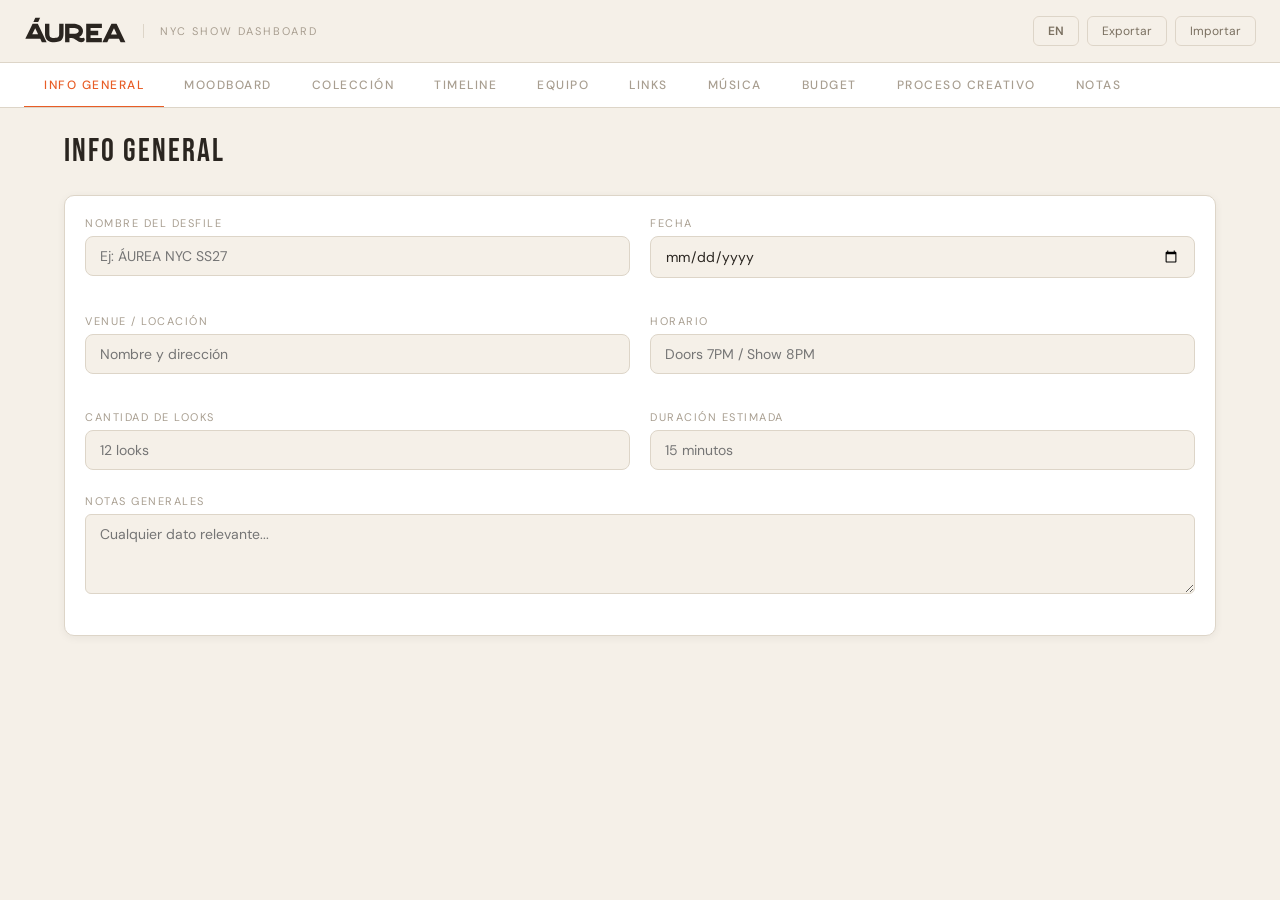
==== commit b2b986c4: "Agregar dashboard Áurea fashion show y link de demo Co-Authored-By: Claude Opus 4.6 (1M context) <no" ====
--- a/dashboard-produccion-fashion-show/index.html
+++ b/dashboard-produccion-fashion-show/index.html
@@ -3,7 +3,7 @@
 <head>
 <meta charset="UTF-8">
 <meta name="viewport" content="width=device-width, initial-scale=1.0">
-<title>Fashion Show Dashboard — Demo</title>
+<title>ÁUREA — NYC Show Dashboard</title>
 <link href="https://fonts.googleapis.com/css2?family=Bebas+Neue&family=DM+Sans:ital,wght@0,300;0,400;0,500;0,700;1,400&family=Cormorant+Garamond:ital,wght@0,400;0,600;1,400&display=swap" rel="stylesheet">
 <style>
 :root{
@@ -255,7 +255,7 @@
 <body>
 
 <div class="header">
-  <div class="header-left"><div class="logo"><svg viewBox="200 210 1100 300" style="height:28px;width:auto;display:block" xmlns="http://www.w3.org/2000/svg"><path d="M790.67,424.58c5.97,6.81,13.74,9.05,21.81,10.41c7.83,1.32,15.56,1.38,22.66-3.24c0.87-0.57,2.85-0.01,4.03,0.59 c10.12,5.13,14.21,16.44,10.15,27.71c-4.9,13.59-19.33,22-36.14,21.29c-10.9-0.46-21.03-3.73-30.3-9.08 c-12.96-7.47-25.49-15.69-38.22-23.56c-3.96-2.45-7.94-4.87-11.99-7.18c-6.64-3.8-13.73-5.66-21.47-5.38 c-7.8,0.28-15.63,0.06-24.09,0.06c0,15,0,29.71,0,44.82c-15.87,0-31.09,0-46.67,0c0-66.11,0-132.16,0-198.57 c1.8-0.09,3.42-0.25,5.04-0.25c26.66-0.01,53.33-0.12,79.99,0.03c21.82,0.12,43.17,3.05,62.97,12.92 c21.4,10.67,37.24,26.36,42.47,50.5c6.55,30.29-8.35,61.73-35.65,76.41C793.84,422.83,792.43,423.62,790.67,424.58z M687.08,390.27c20.02-0.53,39.48-0.6,58.87-1.72c10.6-0.61,21.05-3.18,30-9.63c8.92-6.42,12.51-16.97,9.03-27.38 c-3.69-11.04-12.88-15.71-23.1-18.49c-24.35-6.61-49.28-3.51-74-3.93c-0.25,0-0.5,0.39-0.8,0.64 C687.08,349.51,687.08,369.3,687.08,390.27z" fill="currentColor"/><path d="M995.09,358.21c0,15.94,0,31.02,0,46.59c-27.41,0-54.5,0-81.88,0c0,10.06,0,19.62,0,29.74c40.25,0,80.33,0,120.75,0 c0,15.62,0,30.68,0,46.07c-55.85,0-111.57,0-167.57,0c0-66.13,0-132.03,0-198.24c56.08,0,111.98,0,168.22,0 c0,15.29,0,30.51,0,46.19c-40.39,0-80.66,0-121.32,0c0,9.99,0,19.54,0,29.65C940.4,358.21,967.47,358.21,995.09,358.21z" fill="currentColor"/><path d="M1286.44,480.99c-10.9,0-21.33,0.05-31.75-0.02c-6.46-0.04-14.25,1.89-19.01-1.03c-4.54-2.79-5.95-10.71-8.69-16.4 c-2.75-5.69-5.58-11.34-8.09-17.13c-1.19-2.74-2.86-3.48-5.73-3.48c-32.99,0.1-65.99,0.11-98.98-0.02 c-3.17-0.01-4.71,1.06-5.98,3.83c-4.71,10.28-9.54,20.5-14.59,30.61c-0.78,1.56-2.92,3.46-4.45,3.48 c-15.98,0.25-31.97,0.16-48.76,0.16c0.85-1.91,1.43-3.36,2.11-4.75c30.63-63.1,61.3-126.19,91.84-189.33 c1.65-3.41,3.41-4.91,7.45-4.84c15.33,0.29,30.66,0.17,45.99,0.07c2.76-0.02,4.47,0.56,5.8,3.33 c30.54,64.25,61.18,128.45,91.8,192.67C1285.72,478.86,1285.94,479.63,1286.44,480.99z M1195.14,396.71 c-10.4-21.83-20.46-42.94-30.97-64.98c-10.77,22.24-21.01,43.38-31.48,64.98C1153.79,396.71,1174.06,396.71,1195.14,396.71z" fill="currentColor"/><path d="M442.32,479.99c-16.5,0-32.63,0.07-48.75-0.14c-1.27-0.02-3.01-1.71-3.68-3.05c-4.96-9.97-9.88-19.96-14.42-30.13 c-1.59-3.57-3.45-4.79-7.42-4.78c-48.81,0.16-97.62,0.1-146.44,0.1c-1.99,0-3.99,0-6.53,0c0.54-1.47,0.86-2.66,1.39-3.75 c24.81-51.13,49.67-102.24,74.41-153.4c1.38-2.85,3.03-3.75,6.1-3.72c15.66,0.14,31.32,0.11,46.98,0.03 c2.54-0.01,4.19,0.4,5.45,3.05c30.61,64.38,61.33,128.71,92.02,193.05C441.78,477.96,441.93,478.77,442.32,479.99z M351.1,395.68 c-10.29-21.63-20.37-42.81-30.92-64.96c-10.73,22.15-21.02,43.38-31.47,64.96C309.86,395.68,330.12,395.68,351.1,395.68z" fill="currentColor"/><path d="M425.34,282.29c15.73,0,30.84,0,46.56,0c0,2.18,0,4.12,0,6.06c0.02,34.49-0.11,68.97,0.2,103.46 c0.06,6.9,1.45,13.86,2.88,20.66c1.73,8.27,7.2,13.58,14.95,16.78c11.35,4.68,23.32,5.21,35.3,5.21c6.8,0,13.64-0.59,20.4-1.41 c21.12-2.57,31.11-13.35,31.33-34.76c0.38-36.65,0.27-73.3,0.36-109.95c0-1.95,0-3.9,0-6.06c15.77,0,30.87,0,46.36,0 c0.11,1.5,0.3,2.94,0.3,4.37c0,35.15,0.32,70.31-0.22,105.45c-0.17,10.7-1.65,21.64-4.36,32c-6.51,24.86-22.73,41.63-47.03,49.53 c-31.39,10.21-63.26,10.36-94.71,0.27c-29.56-9.49-45.63-30.96-50.44-61.08c-1.44-9-1.95-18.22-2.01-27.35 c-0.23-32.82-0.1-65.64-0.09-98.46C425.11,285.55,425.25,284.09,425.34,282.29z" fill="currentColor"/><path d="M372.93,218.15c-3.7,7.9-7.33,15.69-10.97,23.47c-3.02,6.47-5.94,12.99-9.16,19.36c-0.66,1.31-2.48,2.86-3.78,2.88 c-15.98,0.17-31.97,0.08-47.95,0.04c-0.27,0-0.53-0.27-1.24-0.65c3.12-6.53,6.22-13.08,9.36-19.61 c3.67-7.64,7.25-15.32,11.15-22.84c0.75-1.44,2.79-3.1,4.26-3.12c15.48-0.21,30.97-0.11,46.45-0.07 C371.51,217.61,371.97,217.87,372.93,218.15z" fill="currentColor"/></svg></div><div class="header-subtitle">Fashion Show Dashboard <span id="sync-status" style="color:var(--green);font-size:9px;margin-left:6px"></span></div></div>
+  <div class="header-left"><div class="logo"><svg viewBox="200 210 1100 300" style="height:28px;width:auto;display:block" xmlns="http://www.w3.org/2000/svg"><path d="M790.67,424.58c5.97,6.81,13.74,9.05,21.81,10.41c7.83,1.32,15.56,1.38,22.66-3.24c0.87-0.57,2.85-0.01,4.03,0.59 c10.12,5.13,14.21,16.44,10.15,27.71c-4.9,13.59-19.33,22-36.14,21.29c-10.9-0.46-21.03-3.73-30.3-9.08 c-12.96-7.47-25.49-15.69-38.22-23.56c-3.96-2.45-7.94-4.87-11.99-7.18c-6.64-3.8-13.73-5.66-21.47-5.38 c-7.8,0.28-15.63,0.06-24.09,0.06c0,15,0,29.71,0,44.82c-15.87,0-31.09,0-46.67,0c0-66.11,0-132.16,0-198.57 c1.8-0.09,3.42-0.25,5.04-0.25c26.66-0.01,53.33-0.12,79.99,0.03c21.82,0.12,43.17,3.05,62.97,12.92 c21.4,10.67,37.24,26.36,42.47,50.5c6.55,30.29-8.35,61.73-35.65,76.41C793.84,422.83,792.43,423.62,790.67,424.58z M687.08,390.27c20.02-0.53,39.48-0.6,58.87-1.72c10.6-0.61,21.05-3.18,30-9.63c8.92-6.42,12.51-16.97,9.03-27.38 c-3.69-11.04-12.88-15.71-23.1-18.49c-24.35-6.61-49.28-3.51-74-3.93c-0.25,0-0.5,0.39-0.8,0.64 C687.08,349.51,687.08,369.3,687.08,390.27z" fill="currentColor"/><path d="M995.09,358.21c0,15.94,0,31.02,0,46.59c-27.41,0-54.5,0-81.88,0c0,10.06,0,19.62,0,29.74c40.25,0,80.33,0,120.75,0 c0,15.62,0,30.68,0,46.07c-55.85,0-111.57,0-167.57,0c0-66.13,0-132.03,0-198.24c56.08,0,111.98,0,168.22,0 c0,15.29,0,30.51,0,46.19c-40.39,0-80.66,0-121.32,0c0,9.99,0,19.54,0,29.65C940.4,358.21,967.47,358.21,995.09,358.21z" fill="currentColor"/><path d="M1286.44,480.99c-10.9,0-21.33,0.05-31.75-0.02c-6.46-0.04-14.25,1.89-19.01-1.03c-4.54-2.79-5.95-10.71-8.69-16.4 c-2.75-5.69-5.58-11.34-8.09-17.13c-1.19-2.74-2.86-3.48-5.73-3.48c-32.99,0.1-65.99,0.11-98.98-0.02 c-3.17-0.01-4.71,1.06-5.98,3.83c-4.71,10.28-9.54,20.5-14.59,30.61c-0.78,1.56-2.92,3.46-4.45,3.48 c-15.98,0.25-31.97,0.16-48.76,0.16c0.85-1.91,1.43-3.36,2.11-4.75c30.63-63.1,61.3-126.19,91.84-189.33 c1.65-3.41,3.41-4.91,7.45-4.84c15.33,0.29,30.66,0.17,45.99,0.07c2.76-0.02,4.47,0.56,5.8,3.33 c30.54,64.25,61.18,128.45,91.8,192.67C1285.72,478.86,1285.94,479.63,1286.44,480.99z M1195.14,396.71 c-10.4-21.83-20.46-42.94-30.97-64.98c-10.77,22.24-21.01,43.38-31.48,64.98C1153.79,396.71,1174.06,396.71,1195.14,396.71z" fill="currentColor"/><path d="M442.32,479.99c-16.5,0-32.63,0.07-48.75-0.14c-1.27-0.02-3.01-1.71-3.68-3.05c-4.96-9.97-9.88-19.96-14.42-30.13 c-1.59-3.57-3.45-4.79-7.42-4.78c-48.81,0.16-97.62,0.1-146.44,0.1c-1.99,0-3.99,0-6.53,0c0.54-1.47,0.86-2.66,1.39-3.75 c24.81-51.13,49.67-102.24,74.41-153.4c1.38-2.85,3.03-3.75,6.1-3.72c15.66,0.14,31.32,0.11,46.98,0.03 c2.54-0.01,4.19,0.4,5.45,3.05c30.61,64.38,61.33,128.71,92.02,193.05C441.78,477.96,441.93,478.77,442.32,479.99z M351.1,395.68 c-10.29-21.63-20.37-42.81-30.92-64.96c-10.73,22.15-21.02,43.38-31.47,64.96C309.86,395.68,330.12,395.68,351.1,395.68z" fill="currentColor"/><path d="M425.34,282.29c15.73,0,30.84,0,46.56,0c0,2.18,0,4.12,0,6.06c0.02,34.49-0.11,68.97,0.2,103.46 c0.06,6.9,1.45,13.86,2.88,20.66c1.73,8.27,7.2,13.58,14.95,16.78c11.35,4.68,23.32,5.21,35.3,5.21c6.8,0,13.64-0.59,20.4-1.41 c21.12-2.57,31.11-13.35,31.33-34.76c0.38-36.65,0.27-73.3,0.36-109.95c0-1.95,0-3.9,0-6.06c15.77,0,30.87,0,46.36,0 c0.11,1.5,0.3,2.94,0.3,4.37c0,35.15,0.32,70.31-0.22,105.45c-0.17,10.7-1.65,21.64-4.36,32c-6.51,24.86-22.73,41.63-47.03,49.53 c-31.39,10.21-63.26,10.36-94.71,0.27c-29.56-9.49-45.63-30.96-50.44-61.08c-1.44-9-1.95-18.22-2.01-27.35 c-0.23-32.82-0.1-65.64-0.09-98.46C425.11,285.55,425.25,284.09,425.34,282.29z" fill="currentColor"/><path d="M372.93,218.15c-3.7,7.9-7.33,15.69-10.97,23.47c-3.02,6.47-5.94,12.99-9.16,19.36c-0.66,1.31-2.48,2.86-3.78,2.88 c-15.98,0.17-31.97,0.08-47.95,0.04c-0.27,0-0.53-0.27-1.24-0.65c3.12-6.53,6.22-13.08,9.36-19.61 c3.67-7.64,7.25-15.32,11.15-22.84c0.75-1.44,2.79-3.1,4.26-3.12c15.48-0.21,30.97-0.11,46.45-0.07 C371.51,217.61,371.97,217.87,372.93,218.15z" fill="currentColor"/></svg></div><div class="header-subtitle">NYC Show Dashboard <span id="sync-status" style="color:var(--green);font-size:9px;margin-left:6px"></span></div></div>
   <div class="header-right">
     <button class="btn-sm" id="lang-toggle" onclick="toggleLang()" style="font-weight:600">EN</button>
     <button class="btn-sm" onclick="exportData()">Exportar</button>
@@ -282,7 +282,7 @@
 <div class="section active" id="sec-info">
   <div class="section-header"><div class="section-title" data-i18n="info_title">Info General</div></div>
   <div class="card"><div class="info-grid">
-    <div class="field"><label data-i18n="info_name">Nombre del desfile</label><input class="editable" id="info-name" placeholder="Ej: Demo Fashion Show SS27" oninput="saveInfo()"></div>
+    <div class="field"><label data-i18n="info_name">Nombre del desfile</label><input class="editable" id="info-name" placeholder="Ej: ÁUREA NYC SS27" oninput="saveInfo()"></div>
     <div class="field"><label data-i18n="info_date">Fecha</label><input class="editable" type="date" id="info-date" oninput="saveInfo()"></div>
     <div class="field"><label data-i18n="info_venue">Venue / Locación</label><input class="editable" id="info-venue" placeholder="Nombre y dirección" oninput="saveInfo()"></div>
     <div class="field"><label data-i18n="info_time">Horario</label><input class="editable" id="info-time" placeholder="Doors 7PM / Show 8PM" oninput="saveInfo()"></div>
@@ -353,28 +353,6 @@
 
 </div>
 
-<!-- Project Footer -->
-<div style="max-width:900px;margin:40px auto;padding:40px 24px 30px;border-top:1px solid var(--border);">
-  <div style="max-width:700px;">
-    <div style="font-family:'Cormorant Garamond',serif;font-size:20px;color:var(--text);margin-bottom:16px;">Sobre este proyecto</div>
-    <div style="font-size:12px;color:var(--text-muted);line-height:1.8;margin-bottom:12px;">
-      <strong style="color:var(--text);">Qué es:</strong> Dashboard de producción para organizar un desfile de moda. Centraliza info del show (venue, fecha, looks), colección con estados por pieza, timeline de producción, contactos del equipo, presupuesto con categorías y estados, moodboard visual, links de recursos, notas y dirección creativa — todo editable en tiempo real.
-    </div>
-    <div style="font-size:12px;color:var(--text-muted);line-height:1.8;margin-bottom:12px;">
-      <strong style="color:var(--text);">Lógica:</strong> La producción de un desfile involucra decenas de proveedores, decisiones de presupuesto, timelines ajustados y mucha coordinación. La información suele vivir dispersa entre emails, planillas, WhatsApp y carpetas de Drive. Este dashboard unifica todo en una sola interfaz donde la diseñadora y su equipo pueden ver el estado completo del proyecto sin pedir updates a nadie.
-    </div>
-    <div style="font-size:12px;color:var(--text-muted);line-height:1.8;margin-bottom:12px;">
-      <strong style="color:var(--text);">Stack:</strong> HTML + CSS + JavaScript vanilla. Single-file. En esta versión demo los datos se guardan en localStorage. La versión en producción utiliza Firebase Firestore para sincronización en tiempo real entre dispositivos + Firebase Storage para imágenes del moodboard. Export a JSON para backup. Responsive. Logo SVG inline. Deploy en Vercel.
-    </div>
-    <div style="font-size:12px;color:var(--text-muted);line-height:1.8;margin-bottom:12px;">
-      <strong style="color:var(--text);">Rol:</strong> Product management, diseño de UX/UI, desarrollo front-end, integración con Firebase (Firestore + Storage), diseño del sistema de presupuesto con categorías, deploy y entrega al equipo de producción.
-    </div>
-    <div style="background:rgba(0,0,0,0.03);border-radius:10px;padding:12px 16px;font-size:11px;color:var(--text-muted);line-height:1.7;margin-top:16px;">
-      ⚠ <strong style="color:var(--text);">Nota:</strong> Toda la información es ficticia. Nombres, presupuestos, contactos y datos del evento fueron creados para esta demostración. El dashboard original fue desarrollado para una marca real cuya identidad se preserva por confidencialidad.
-    </div>
-  </div>
-</div>
-
 <div class="modal-overlay" id="modal" onclick="if(event.target===this)closeModal()">
   <div class="modal"><div class="modal-title" id="modal-title"></div><div id="modal-body"></div>
   <div class="modal-actions"><button class="btn btn-outline" onclick="closeModal()">Cancelar</button><button class="btn btn-primary" id="modal-save">Guardar</button></div></div>
@@ -382,34 +360,83 @@
 
 <input type="file" id="moodAddImgInput" accept="image/*" multiple style="display:none">
 
-<!-- Demo mode: localStorage only -->
+<!-- Firebase SDK -->
+<script src="js/firebase-app-compat.js"></script>
+<script src="js/firebase-firestore-compat.js"></script>
+<script src="js/firebase-storage-compat.js"></script>
 
 <script>
-// ============ LOCAL STORAGE DATA LAYER ============
-const STORAGE_KEY='fashion_show_demo';
-
-function defaultData(){return {info:{name:'Demo Fashion Show SS27',date:'2026-09-15',venue:'',time:'7:00 PM',looks:'12',duration:'45 min'},moodboard:[],collection:[{name:'Look 1 — Opening',fabric:'Upcycled denim + silk organza',color:'Indigo / ivory',status:'Terminado',notes:'Pieza insignia de la colección'},{name:'Look 2 — Deconstruct',fabric:'Reconstructed vintage suiting',color:'Charcoal / cream',status:'Terminado',notes:'Sastrería deconstruida con detalles a mano'},{name:'Look 3 — Bloom',fabric:'Deadstock floral + recycled tulle',color:'Blush / sage',status:'En proceso',notes:'Falda volumen, top estructurado'},{name:'Look 4 — Archive',fabric:'Repurposed leather + linen',color:'Cognac / natural',status:'Diseño',notes:'Inspiración archivo 70s'}],timeline:[{date:'2026-06-01',title:'Cierre de diseño',desc:'Todos los bocetos aprobados',status:'done'},{date:'2026-07-15',title:'Inicio de producción',desc:'Taller activo, primeras pruebas',status:'done'},{date:'2026-08-20',title:'Fitting con modelos',desc:'Ajustes finales',status:'pending'},{date:'2026-09-10',title:'Ensayo general',desc:'Run-through completo con equipo',status:'pending'},{date:'2026-09-15',title:'Fashion Show',desc:'Día del desfile',status:'pending'}],contacts:[{role:'Directora Creativa',name:'Nombre reservado',phone:'+1 (555) 000-0000',email:'demo@example.com',ig:'@demo',note:'Fundadora de la marca'},{role:'Productor',name:'Nombre reservado',phone:'+1 (555) 000-0001',email:'demo@example.com',ig:'@demo',note:'Producción ejecutiva del evento'},{role:'Stage Manager',name:'Nombre reservado',phone:'+1 (555) 000-0002',email:'demo@example.com',ig:'@demo',note:'Coordinación día del show'}],links:[{title:'Carpeta general del proyecto',url:'#demo',type:'drive'},{title:'Moodboard en Pinterest',url:'#demo',type:'web'},{title:'Playlist del show',url:'#demo',type:'other'}],budget:[{cat:'Venue',item:'Venue — alquiler',amount:3500,status:'Confirmado'},{cat:'Venue',item:'Setup + técnica (luces, sonido)',amount:2200,status:'Cotizado'},{cat:'Producción',item:'Stage manager + asistentes (x3)',amount:1800,status:'Confirmado'},{cat:'Producción',item:'Backstage setup + catering crew',amount:900,status:'Pendiente'},{cat:'Modelos',item:'6 modelos (x$400 c/u)',amount:2400,status:'Confirmado'},{cat:'MUA + Hair',item:'2 MUA + 1 hairstylist',amount:1500,status:'Cotizado'},{cat:'Audiovisual',item:'Fotógrafo + videógrafo',amount:2000,status:'Confirmado'},{cat:'PR + Invitaciones',item:'Prensa + invitaciones impresas',amount:800,status:'Pendiente'}],notes:[],music:[],creative:'Colección SS27 — Upcycling de alta gama. Cada pieza cuenta una historia de transformación. El show es íntimo: 80 invitados, galería de arte, luz natural + dramática.',budgetCategories:[]};}
-
+// ============ FIREBASE INIT ============
+const firebaseConfig = {
+  apiKey: "AIzaSyA4Q5eS3vY4LxX-KBEj7pOk5RQXWoln8t8",
+  authDomain: "nyfashionshow-aurea-dashboard.firebaseapp.com",
+  projectId: "nyfashionshow-aurea-dashboard",
+  storageBucket: "nyfashionshow-aurea-dashboard.firebasestorage.app",
+  messagingSenderId: "305604409828",
+  appId: "1:305604409828:web:70a1eb655ba9056b482ff1"
+};
+firebase.initializeApp(firebaseConfig);
+const db = firebase.firestore();
+const storage = firebase.storage();
+
+// ============ DATA LAYER (Firebase + localStorage cache) ============
+const STORAGE_KEY='aurea_nyc_dashboard';
+const DOC_REF = db.collection('dashboards').doc('main');
+
+function defaultData(){return {info:{},moodboard:[],collection:[],timeline:[],contacts:[],links:[],budget:[],notes:[],music:[],creative:'',budgetCategories:[]};}
+
+// Load from localStorage first (instant), then sync from Firebase
 function loadDataLocal(){const r=localStorage.getItem(STORAGE_KEY);return r?JSON.parse(r):defaultData();}
 function saveDataLocal(d){localStorage.setItem(STORAGE_KEY,JSON.stringify(d));}
 
 let data=loadDataLocal();
 let saving=false;
 
+// Save to Firebase (debounced)
+let saveTimeout;
 function saveData(d){
   saveDataLocal(d);
-}
-
-// Set sync status to "Demo"
-setTimeout(()=>{
-  const ss=document.getElementById('sync-status');
-  if(ss) ss.textContent='· Demo';
-},100);
-
-// Init
-loadInfo();
-loadCreative();
-setTimeout(()=>renderAll(),200);
+  clearTimeout(saveTimeout);
+  saveTimeout=setTimeout(()=>{
+    if(saving)return;
+    saving=true;
+    // Clone data but remove large base64 images for Firestore (they go to Storage)
+    const cleanData = JSON.parse(JSON.stringify(d));
+    DOC_REF.set(cleanData).then(()=>{saving=false;}).catch(err=>{console.error('Firebase save error:',err);saving=false;});
+  },1000);
+}
+
+// Listen for real-time changes from Firebase (sync across devices)
+DOC_REF.onSnapshot(doc=>{
+  if(doc.exists && !saving){
+    const remoteData = doc.data();
+    // Only update if remote is different
+    const localStr = JSON.stringify(data);
+    const remoteStr = JSON.stringify(remoteData);
+    if(localStr !== remoteStr){
+      data = remoteData;
+      saveDataLocal(data);
+      loadInfo();
+      loadCreative();
+      renderAll();
+      console.log('Synced from Firebase');
+    }
+  }
+}, err=>console.error('Firebase listen error:',err));
+
+// Initial load from Firebase
+DOC_REF.get().then(doc=>{
+  if(doc.exists){
+    data=doc.data();
+    saveDataLocal(data);
+    loadInfo();
+    loadCreative();
+    renderAll();
+  } else {
+    // First time: push local data to Firebase
+    saveData(data);
+  }
+}).catch(err=>console.error('Firebase initial load error:',err));
 
 function showSection(id,tab){document.querySelectorAll('.section').forEach(s=>s.classList.remove('active'));document.querySelectorAll('.nav-tab').forEach(t=>t.classList.remove('active'));document.getElementById('sec-'+id).classList.add('active');if(tab)tab.classList.add('active');}
 
@@ -587,7 +614,7 @@
 function v(id){return document.getElementById(id).value.trim();}
 function esc(s){if(!s)return '';const d=document.createElement('div');d.textContent=s;return d.innerHTML;}
 
-function exportData(){const b=new Blob([JSON.stringify(data,null,2)],{type:'application/json'});const a=document.createElement('a');a.href=URL.createObjectURL(b);a.download='fashion_show_demo_backup.json';a.click();}
+function exportData(){const b=new Blob([JSON.stringify(data,null,2)],{type:'application/json'});const a=document.createElement('a');a.href=URL.createObjectURL(b);a.download='aurea_nyc_dashboard_backup.json';a.click();}
 function importData(event){const file=event.target.files[0];if(!file)return;const r=new FileReader();r.onload=(e)=>{try{data=JSON.parse(e.target.result);saveData(data);loadInfo();loadCreative();renderAll();alert('Datos importados y sincronizados ✓');}catch(err){alert('Archivo inválido');}};r.readAsText(file);event.target.value='';}
 
 function renderAll(){renderMoodboard();renderCollection();renderTimeline();renderContacts();renderLinks();renderMusic();renderBudget();renderNotes();}
@@ -665,13 +692,13 @@
   const ct = document.getElementById('creative-text');
   if(ct) ct.placeholder = ct.getAttribute('data-placeholder-'+currentLang) || ct.placeholder;
   // Update header subtitle
-  document.querySelector('.header-subtitle').textContent = currentLang==='en'?'Fashion Show Dashboard':'Fashion Show Dashboard';
+  document.querySelector('.header-subtitle').textContent = currentLang==='en'?'NYC Show Dashboard':'NYC Show Dashboard';
 }
 
 // ============ DOWNLOAD SECTION AS HTML/PDF ============
 function downloadSection(sectionId){
   const lang = currentLang;
-  const showName = data.info?.name || 'Fashion Show';
+  const showName = data.info?.name || 'ÁUREA NYC Show';
   const date = data.info?.date || '';
   let title = '', content = '';
 
@@ -714,24 +741,25 @@
     </table>`;
   }
 
-  const html = `<!DOCTYPE html><html><head><meta charset="UTF-8"><title>MARCA — ${title}</title>
+  const html = `<!DOCTYPE html><html><head><meta charset="UTF-8"><title>ÁUREA — ${title}</title>
     <style>@import url('https://fonts.googleapis.com/css2?family=Bebas+Neue&family=DM+Sans:wght@400;500;600;700&display=swap');
     *{margin:0;padding:0;box-sizing:border-box}body{font-family:'DM Sans',sans-serif;padding:40px;color:#222;max-width:1100px;margin:0 auto}
     @media print{body{padding:20px}@page{margin:15mm}}</style>
   </head><body>
     <div style="display:flex;justify-content:space-between;align-items:flex-end;border-bottom:3px solid #E85D26;padding-bottom:16px;margin-bottom:30px">
-      <div><div style="font-family:'Bebas Neue',sans-serif;font-size:42px;letter-spacing:3px">MARCA</div>
+      <div><div style="font-family:'Bebas Neue',sans-serif;font-size:42px;letter-spacing:3px">ÁUREA</div>
       <div style="font-size:13px;color:#888;margin-top:2px">${esc(showName)}${date?' — '+esc(date):''}</div></div>
       <div style="font-family:'Bebas Neue',sans-serif;font-size:24px;letter-spacing:2px;color:#E85D26">${title}</div>
     </div>
     ${content}
+    <div style="margin-top:40px;padding-top:16px;border-top:1px solid #eee;font-size:11px;color:#aaa;text-align:center">ÁUREA Argentina — The Design & Upcycling Experience — www.aureaargentina.com</div>
   </body></html>`;
 
   const blob = new Blob([html],{type:'text/html'});
   const url = URL.createObjectURL(blob);
   const w = window.open(url,'_blank');
   if(w){w.onload=()=>{setTimeout(()=>w.print(),500);};}
-  else{const a=document.createElement('a');a.href=url;a.download=`DASHBOARD_${sectionId}_${lang}.html`;a.click();}
+  else{const a=document.createElement('a');a.href=url;a.download=`AUREA_${sectionId}_${lang}.html`;a.click();}
 }
 </script>
 </body>
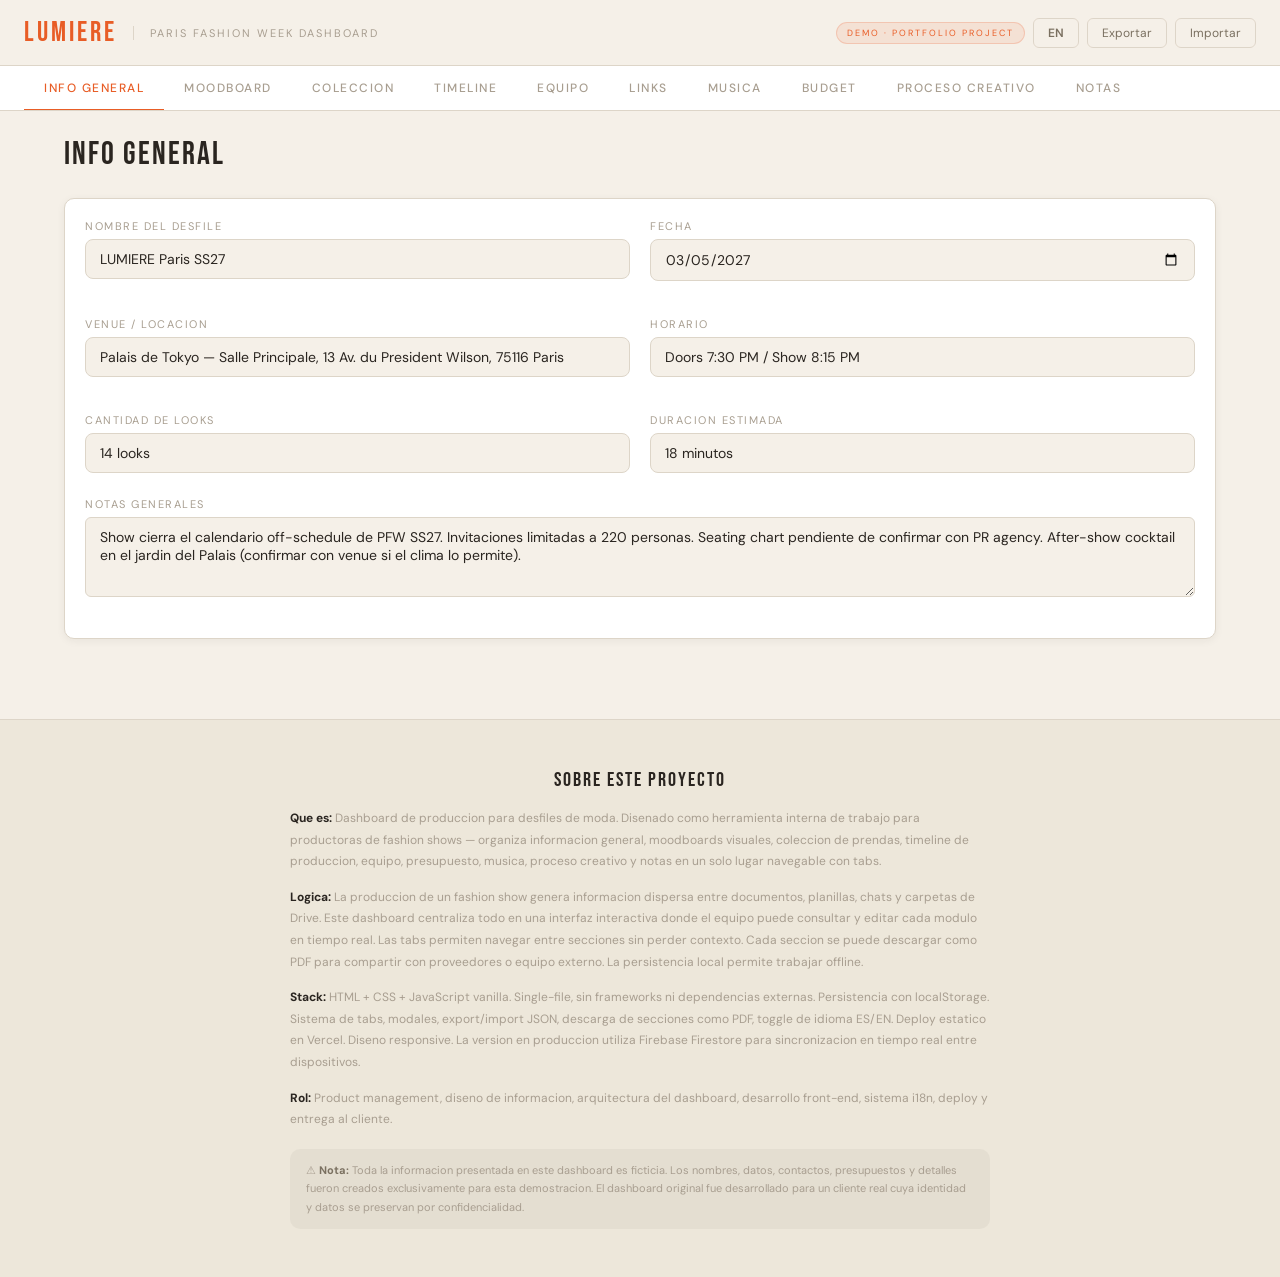
==== commit 0ea1896a: "Agregar dashboard demo de producción fashion show (anonimizado, sin Firebase) Versión demo con datos" ====
--- a/dashboard-produccion-fashion-show/index.html
+++ b/dashboard-produccion-fashion-show/index.html
@@ -3,7 +3,7 @@
 <head>
 <meta charset="UTF-8">
 <meta name="viewport" content="width=device-width, initial-scale=1.0">
-<title>ÁUREA — NYC Show Dashboard</title>
+<title>LUMIERE — Paris Fashion Week Dashboard (Demo)</title>
 <link href="https://fonts.googleapis.com/css2?family=Bebas+Neue&family=DM+Sans:ital,wght@0,300;0,400;0,500;0,700;1,400&family=Cormorant+Garamond:ital,wght@0,400;0,600;1,400&display=swap" rel="stylesheet">
 <style>
 :root{
@@ -26,9 +26,11 @@
 .header-left{display:flex;align-items:center;gap:16px}
 .logo{font-family:'Bebas Neue',sans-serif;font-size:28px;letter-spacing:3px;color:var(--text)}.logo span{color:var(--orange)}
 .header-subtitle{font-size:11px;text-transform:uppercase;letter-spacing:2px;color:var(--text-muted);border-left:1px solid var(--border);padding-left:16px}
-.header-right{display:flex;gap:8px}
+.header-right{display:flex;gap:8px;align-items:center}
 .btn-sm{padding:6px 14px;border-radius:6px;border:1px solid var(--border);background:transparent;color:var(--text-dim);font-size:12px;cursor:pointer;font-family:'DM Sans',sans-serif;transition:all .2s}
 .btn-sm:hover{border-color:var(--orange);color:var(--orange)}
+
+.demo-badge{font-family:'DM Sans',sans-serif;font-size:9px;letter-spacing:2px;text-transform:uppercase;padding:4px 10px;border-radius:20px;background:rgba(232,93,38,0.1);color:var(--orange);border:1px solid rgba(232,93,38,0.2);white-space:nowrap}
 
 .nav{display:flex;padding:0 24px;border-bottom:1px solid var(--border);overflow-x:auto;-webkit-overflow-scrolling:touch;background:var(--card);scrollbar-width:none;-ms-overflow-style:none}
 .nav::-webkit-scrollbar{display:none}
@@ -189,6 +191,9 @@
 .music-actions span{font-size:16px;color:var(--text-muted);cursor:pointer;transition:color .2s}
 .music-actions span:hover{color:var(--danger)}
 
+/* FOOTER */
+.footer{background:var(--bg-warm);border-top:1px solid var(--border);padding:48px 24px;margin-top:40px}
+
 @media(max-width:768px){
   .header{padding:10px 16px}
   .header-subtitle{display:none}
@@ -231,6 +236,7 @@
   .checklist-delete{opacity:1}
   .budget-delete{opacity:1}
   .lightbox img{border-radius:0}
+  .demo-badge{font-size:8px;letter-spacing:1px;padding:3px 8px}
 }
 @media(max-width:480px){
   .mood-grid{grid-template-columns:1fr}
@@ -255,8 +261,9 @@
 <body>
 
 <div class="header">
-  <div class="header-left"><div class="logo"><svg viewBox="200 210 1100 300" style="height:28px;width:auto;display:block" xmlns="http://www.w3.org/2000/svg"><path d="M790.67,424.58c5.97,6.81,13.74,9.05,21.81,10.41c7.83,1.32,15.56,1.38,22.66-3.24c0.87-0.57,2.85-0.01,4.03,0.59 c10.12,5.13,14.21,16.44,10.15,27.71c-4.9,13.59-19.33,22-36.14,21.29c-10.9-0.46-21.03-3.73-30.3-9.08 c-12.96-7.47-25.49-15.69-38.22-23.56c-3.96-2.45-7.94-4.87-11.99-7.18c-6.64-3.8-13.73-5.66-21.47-5.38 c-7.8,0.28-15.63,0.06-24.09,0.06c0,15,0,29.71,0,44.82c-15.87,0-31.09,0-46.67,0c0-66.11,0-132.16,0-198.57 c1.8-0.09,3.42-0.25,5.04-0.25c26.66-0.01,53.33-0.12,79.99,0.03c21.82,0.12,43.17,3.05,62.97,12.92 c21.4,10.67,37.24,26.36,42.47,50.5c6.55,30.29-8.35,61.73-35.65,76.41C793.84,422.83,792.43,423.62,790.67,424.58z M687.08,390.27c20.02-0.53,39.48-0.6,58.87-1.72c10.6-0.61,21.05-3.18,30-9.63c8.92-6.42,12.51-16.97,9.03-27.38 c-3.69-11.04-12.88-15.71-23.1-18.49c-24.35-6.61-49.28-3.51-74-3.93c-0.25,0-0.5,0.39-0.8,0.64 C687.08,349.51,687.08,369.3,687.08,390.27z" fill="currentColor"/><path d="M995.09,358.21c0,15.94,0,31.02,0,46.59c-27.41,0-54.5,0-81.88,0c0,10.06,0,19.62,0,29.74c40.25,0,80.33,0,120.75,0 c0,15.62,0,30.68,0,46.07c-55.85,0-111.57,0-167.57,0c0-66.13,0-132.03,0-198.24c56.08,0,111.98,0,168.22,0 c0,15.29,0,30.51,0,46.19c-40.39,0-80.66,0-121.32,0c0,9.99,0,19.54,0,29.65C940.4,358.21,967.47,358.21,995.09,358.21z" fill="currentColor"/><path d="M1286.44,480.99c-10.9,0-21.33,0.05-31.75-0.02c-6.46-0.04-14.25,1.89-19.01-1.03c-4.54-2.79-5.95-10.71-8.69-16.4 c-2.75-5.69-5.58-11.34-8.09-17.13c-1.19-2.74-2.86-3.48-5.73-3.48c-32.99,0.1-65.99,0.11-98.98-0.02 c-3.17-0.01-4.71,1.06-5.98,3.83c-4.71,10.28-9.54,20.5-14.59,30.61c-0.78,1.56-2.92,3.46-4.45,3.48 c-15.98,0.25-31.97,0.16-48.76,0.16c0.85-1.91,1.43-3.36,2.11-4.75c30.63-63.1,61.3-126.19,91.84-189.33 c1.65-3.41,3.41-4.91,7.45-4.84c15.33,0.29,30.66,0.17,45.99,0.07c2.76-0.02,4.47,0.56,5.8,3.33 c30.54,64.25,61.18,128.45,91.8,192.67C1285.72,478.86,1285.94,479.63,1286.44,480.99z M1195.14,396.71 c-10.4-21.83-20.46-42.94-30.97-64.98c-10.77,22.24-21.01,43.38-31.48,64.98C1153.79,396.71,1174.06,396.71,1195.14,396.71z" fill="currentColor"/><path d="M442.32,479.99c-16.5,0-32.63,0.07-48.75-0.14c-1.27-0.02-3.01-1.71-3.68-3.05c-4.96-9.97-9.88-19.96-14.42-30.13 c-1.59-3.57-3.45-4.79-7.42-4.78c-48.81,0.16-97.62,0.1-146.44,0.1c-1.99,0-3.99,0-6.53,0c0.54-1.47,0.86-2.66,1.39-3.75 c24.81-51.13,49.67-102.24,74.41-153.4c1.38-2.85,3.03-3.75,6.1-3.72c15.66,0.14,31.32,0.11,46.98,0.03 c2.54-0.01,4.19,0.4,5.45,3.05c30.61,64.38,61.33,128.71,92.02,193.05C441.78,477.96,441.93,478.77,442.32,479.99z M351.1,395.68 c-10.29-21.63-20.37-42.81-30.92-64.96c-10.73,22.15-21.02,43.38-31.47,64.96C309.86,395.68,330.12,395.68,351.1,395.68z" fill="currentColor"/><path d="M425.34,282.29c15.73,0,30.84,0,46.56,0c0,2.18,0,4.12,0,6.06c0.02,34.49-0.11,68.97,0.2,103.46 c0.06,6.9,1.45,13.86,2.88,20.66c1.73,8.27,7.2,13.58,14.95,16.78c11.35,4.68,23.32,5.21,35.3,5.21c6.8,0,13.64-0.59,20.4-1.41 c21.12-2.57,31.11-13.35,31.33-34.76c0.38-36.65,0.27-73.3,0.36-109.95c0-1.95,0-3.9,0-6.06c15.77,0,30.87,0,46.36,0 c0.11,1.5,0.3,2.94,0.3,4.37c0,35.15,0.32,70.31-0.22,105.45c-0.17,10.7-1.65,21.64-4.36,32c-6.51,24.86-22.73,41.63-47.03,49.53 c-31.39,10.21-63.26,10.36-94.71,0.27c-29.56-9.49-45.63-30.96-50.44-61.08c-1.44-9-1.95-18.22-2.01-27.35 c-0.23-32.82-0.1-65.64-0.09-98.46C425.11,285.55,425.25,284.09,425.34,282.29z" fill="currentColor"/><path d="M372.93,218.15c-3.7,7.9-7.33,15.69-10.97,23.47c-3.02,6.47-5.94,12.99-9.16,19.36c-0.66,1.31-2.48,2.86-3.78,2.88 c-15.98,0.17-31.97,0.08-47.95,0.04c-0.27,0-0.53-0.27-1.24-0.65c3.12-6.53,6.22-13.08,9.36-19.61 c3.67-7.64,7.25-15.32,11.15-22.84c0.75-1.44,2.79-3.1,4.26-3.12c15.48-0.21,30.97-0.11,46.45-0.07 C371.51,217.61,371.97,217.87,372.93,218.15z" fill="currentColor"/></svg></div><div class="header-subtitle">NYC Show Dashboard <span id="sync-status" style="color:var(--green);font-size:9px;margin-left:6px"></span></div></div>
+  <div class="header-left"><div class="logo"><span>LUMIERE</span></div><div class="header-subtitle">Paris Fashion Week Dashboard</div></div>
   <div class="header-right">
+    <div class="demo-badge">DEMO &middot; PORTFOLIO PROJECT</div>
     <button class="btn-sm" id="lang-toggle" onclick="toggleLang()" style="font-weight:600">EN</button>
     <button class="btn-sm" onclick="exportData()">Exportar</button>
     <button class="btn-sm" onclick="document.getElementById('importFile').click()">Importar</button>
@@ -267,11 +274,11 @@
 <div class="nav">
   <button class="nav-tab active" onclick="showSection('info',this)" data-i18n="nav_info">Info General</button>
   <button class="nav-tab" onclick="showSection('moodboard',this)">Moodboard</button>
-  <button class="nav-tab" onclick="showSection('collection',this)" data-i18n="nav_collection">Colección</button>
+  <button class="nav-tab" onclick="showSection('collection',this)" data-i18n="nav_collection">Coleccion</button>
   <button class="nav-tab" onclick="showSection('timeline',this)">Timeline</button>
   <button class="nav-tab" onclick="showSection('contacts',this)" data-i18n="nav_team">Equipo</button>
   <button class="nav-tab" onclick="showSection('links',this)">Links</button>
-  <button class="nav-tab" onclick="showSection('music',this)" data-i18n="nav_music">Música</button>
+  <button class="nav-tab" onclick="showSection('music',this)" data-i18n="nav_music">Musica</button>
   <button class="nav-tab" onclick="showSection('budget',this)">Budget</button>
   <button class="nav-tab" onclick="showSection('creative',this)" data-i18n="nav_creative">Proceso Creativo</button>
   <button class="nav-tab" onclick="showSection('notes',this)" data-i18n="nav_notes">Notas</button>
@@ -282,12 +289,12 @@
 <div class="section active" id="sec-info">
   <div class="section-header"><div class="section-title" data-i18n="info_title">Info General</div></div>
   <div class="card"><div class="info-grid">
-    <div class="field"><label data-i18n="info_name">Nombre del desfile</label><input class="editable" id="info-name" placeholder="Ej: ÁUREA NYC SS27" oninput="saveInfo()"></div>
+    <div class="field"><label data-i18n="info_name">Nombre del desfile</label><input class="editable" id="info-name" placeholder="Ej: LUMIERE Paris SS27" oninput="saveInfo()"></div>
     <div class="field"><label data-i18n="info_date">Fecha</label><input class="editable" type="date" id="info-date" oninput="saveInfo()"></div>
-    <div class="field"><label data-i18n="info_venue">Venue / Locación</label><input class="editable" id="info-venue" placeholder="Nombre y dirección" oninput="saveInfo()"></div>
+    <div class="field"><label data-i18n="info_venue">Venue / Locacion</label><input class="editable" id="info-venue" placeholder="Nombre y direccion" oninput="saveInfo()"></div>
     <div class="field"><label data-i18n="info_time">Horario</label><input class="editable" id="info-time" placeholder="Doors 7PM / Show 8PM" oninput="saveInfo()"></div>
     <div class="field"><label data-i18n="info_looks">Cantidad de looks</label><input class="editable" id="info-looks" placeholder="12 looks" oninput="saveInfo()"></div>
-    <div class="field"><label data-i18n="info_duration">Duración estimada</label><input class="editable" id="info-duration" placeholder="15 minutos" oninput="saveInfo()"></div>
+    <div class="field"><label data-i18n="info_duration">Duracion estimada</label><input class="editable" id="info-duration" placeholder="15 minutos" oninput="saveInfo()"></div>
   </div>
   <div class="field" style="margin-top:8px"><label data-i18n="info_notes">Notas generales</label>
     <textarea class="editable" id="info-notes" rows="3" placeholder="Cualquier dato relevante..." oninput="saveInfo()" style="width:100%;resize:vertical;min-height:80px;padding:10px 14px;background:var(--bg);border:1px solid var(--border);border-radius:6px;color:var(--text);font-family:'DM Sans',sans-serif;font-size:14px"></textarea>
@@ -297,58 +304,58 @@
 <div class="section" id="sec-moodboard">
   <div class="section-header"><div class="section-title">Moodboard</div><button class="btn btn-primary" onclick="openModal('mood')">+ <span data-i18n="add_board">Nuevo board</span></button></div>
   <div class="mood-grid" id="moodboard-grid"></div>
-  <div class="empty-state" id="mood-empty"><div class="empty-icon">🎨</div><div class="empty-text" data-i18n="mood_empty">Creá tableros visuales con imágenes, referencias y notas</div></div>
+  <div class="empty-state" id="mood-empty"><div class="empty-icon">&#127912;</div><div class="empty-text" data-i18n="mood_empty">Crea tableros visuales con imagenes, referencias y notas</div></div>
 </div>
 
 <div class="mood-detail-overlay" id="mood-detail-overlay">
-  <button class="mood-detail-close" onclick="closeMoodDetail()">✕</button>
+  <button class="mood-detail-close" onclick="closeMoodDetail()">&#10005;</button>
   <div class="mood-detail" id="mood-detail-content"></div>
 </div>
 <div class="lightbox" id="lightbox" onclick="this.classList.remove('open')"><img id="lightbox-img" src=""></div>
 
 <div class="section" id="sec-collection">
-  <div class="section-header"><div class="section-title" data-i18n="collection">Colección</div><div style="display:flex;gap:8px"><button class="btn btn-outline" onclick="downloadSection('collection')">⬇ PDF</button><button class="btn btn-primary" onclick="openModal('garment')">+ <span data-i18n="add_garment">Agregar prenda</span></button></div></div>
-  <div class="collection-grid" id="collection-list"></div><div class="empty-state" id="collection-empty"><div class="empty-icon">👗</div><div class="empty-text" data-i18n="collection_empty">Listá las prendas y looks del desfile</div></div>
+  <div class="section-header"><div class="section-title" data-i18n="collection">Coleccion</div><div style="display:flex;gap:8px"><button class="btn btn-outline" onclick="downloadSection('collection')">&#11015; PDF</button><button class="btn btn-primary" onclick="openModal('garment')">+ <span data-i18n="add_garment">Agregar prenda</span></button></div></div>
+  <div class="collection-grid" id="collection-list"></div><div class="empty-state" id="collection-empty"><div class="empty-icon">&#128087;</div><div class="empty-text" data-i18n="collection_empty">Lista las prendas y looks del desfile</div></div>
 </div>
 
 <div class="section" id="sec-timeline">
-  <div class="section-header"><div class="section-title" data-i18n="timeline">Timeline</div><div style="display:flex;gap:8px"><button class="btn btn-outline" onclick="downloadSection('timeline')">⬇ PDF</button><button class="btn btn-primary" onclick="openModal('timeline')">+ <span data-i18n="add_event">Agregar evento</span></button></div></div>
-  <div id="timeline-list"></div><div class="empty-state" id="timeline-empty"><div class="empty-icon">📅</div><div class="empty-text" data-i18n="timeline_empty">Armá el cronograma del desfile</div></div>
+  <div class="section-header"><div class="section-title" data-i18n="timeline">Timeline</div><div style="display:flex;gap:8px"><button class="btn btn-outline" onclick="downloadSection('timeline')">&#11015; PDF</button><button class="btn btn-primary" onclick="openModal('timeline')">+ <span data-i18n="add_event">Agregar evento</span></button></div></div>
+  <div id="timeline-list"></div><div class="empty-state" id="timeline-empty"><div class="empty-icon">&#128197;</div><div class="empty-text" data-i18n="timeline_empty">Arma el cronograma del desfile</div></div>
 </div>
 
 <div class="section" id="sec-contacts">
-  <div class="section-header"><div class="section-title" data-i18n="team">Equipo</div><div style="display:flex;gap:8px"><button class="btn btn-outline" onclick="downloadSection('contacts')">⬇ PDF</button><button class="btn btn-primary" onclick="openModal('contact')">+ <span data-i18n="add_contact">Agregar contacto</span></button></div></div>
-  <div class="card-grid" id="contacts-grid"></div><div class="empty-state" id="contacts-empty"><div class="empty-icon">👥</div><div class="empty-text" data-i18n="team_empty">Sumá modelos, makeup, styling, producción...</div></div>
+  <div class="section-header"><div class="section-title" data-i18n="team">Equipo</div><div style="display:flex;gap:8px"><button class="btn btn-outline" onclick="downloadSection('contacts')">&#11015; PDF</button><button class="btn btn-primary" onclick="openModal('contact')">+ <span data-i18n="add_contact">Agregar contacto</span></button></div></div>
+  <div class="card-grid" id="contacts-grid"></div><div class="empty-state" id="contacts-empty"><div class="empty-icon">&#128101;</div><div class="empty-text" data-i18n="team_empty">Suma modelos, makeup, styling, produccion...</div></div>
 </div>
 
 <div class="section" id="sec-links">
-  <div class="section-header"><div class="section-title" data-i18n="links_title">Links Útiles</div><button class="btn btn-primary" onclick="openModal('link')">+ <span data-i18n="add_link">Agregar link</span></button></div>
-  <div id="links-list"></div><div class="empty-state" id="links-empty"><div class="empty-icon">🔗</div><div class="empty-text" data-i18n="links_empty">Guardá links a carpetas de Drive, proveedores, etc.</div></div>
+  <div class="section-header"><div class="section-title" data-i18n="links_title">Links Utiles</div><button class="btn btn-primary" onclick="openModal('link')">+ <span data-i18n="add_link">Agregar link</span></button></div>
+  <div id="links-list"></div><div class="empty-state" id="links-empty"><div class="empty-icon">&#128279;</div><div class="empty-text" data-i18n="links_empty">Guarda links a carpetas de Drive, proveedores, etc.</div></div>
 </div>
 
 <div class="section" id="sec-budget">
-  <div class="section-header"><div class="section-title">Budget</div><button class="btn btn-primary" onclick="openModal('budget-cat')">+ <span data-i18n="add_category">Nueva categoría</span></button></div>
+  <div class="section-header"><div class="section-title">Budget</div><button class="btn btn-primary" onclick="openModal('budget-cat')">+ <span data-i18n="add_category">Nueva categoria</span></button></div>
   <div class="card" style="margin-bottom:20px"><div class="budget-label" data-i18n="budget_total">Total general</div><div class="budget-total" id="budget-total">USD $0</div></div>
   <div id="budget-categories"></div>
-  <div class="empty-state" id="budget-empty"><div class="empty-icon">💰</div><div class="empty-text" data-i18n="budget_empty">Creá categorías (materiales, modelos, venue...) y agregá gastos dentro de cada una</div></div>
+  <div class="empty-state" id="budget-empty"><div class="empty-icon">&#128176;</div><div class="empty-text" data-i18n="budget_empty">Crea categorias (materiales, modelos, venue...) y agrega gastos dentro de cada una</div></div>
 </div>
 
 <div class="section" id="sec-music">
-  <div class="section-header"><div class="section-title" data-i18n="music">Música</div><div style="display:flex;gap:8px"><button class="btn btn-outline" onclick="downloadSection('music')">⬇ PDF</button><button class="btn btn-primary" onclick="openModal('music')">+ <span data-i18n="add_track">Agregar track</span></button></div></div>
+  <div class="section-header"><div class="section-title" data-i18n="music">Musica</div><div style="display:flex;gap:8px"><button class="btn btn-outline" onclick="downloadSection('music')">&#11015; PDF</button><button class="btn btn-primary" onclick="openModal('music')">+ <span data-i18n="add_track">Agregar track</span></button></div></div>
   <div id="music-list"></div>
-  <div class="empty-state" id="music-empty"><div class="empty-icon">🎵</div><div class="empty-text" data-i18n="music_empty">Sumá links de Spotify, YouTube, SoundCloud o lo que sea para ir armando el soundtrack del show</div></div>
+  <div class="empty-state" id="music-empty"><div class="empty-icon">&#127925;</div><div class="empty-text" data-i18n="music_empty">Suma links de Spotify, YouTube, SoundCloud o lo que sea para ir armando el soundtrack del show</div></div>
 </div>
 
 <div class="section" id="sec-creative">
   <div class="section-header"><div class="section-title" data-i18n="creative_title">Proceso Creativo</div><div class="creative-saved" id="creative-status"></div></div>
   <div class="creative-editor">
-    <textarea class="creative-textarea" id="creative-text" data-placeholder-es="Escribí libremente... ideas, conceptos, frases que te inspiran, la narrativa del show, el orden de los looks, lo que sea que necesites plasmar para el proceso creativo del desfile..." data-placeholder-en="Write freely... ideas, concepts, inspiring phrases, the show narrative, the looks order, anything you need to capture for the creative process..." placeholder="Escribí libremente... ideas, conceptos, frases que te inspiran, la narrativa del show, el orden de los looks, lo que sea que necesites plasmar para el proceso creativo del desfile..." oninput="saveCreative()"></textarea>
+    <textarea class="creative-textarea" id="creative-text" data-placeholder-es="Escribi libremente... ideas, conceptos, frases que te inspiran, la narrativa del show, el orden de los looks, lo que sea que necesites plasmar para el proceso creativo del desfile..." data-placeholder-en="Write freely... ideas, concepts, inspiring phrases, the show narrative, the looks order, anything you need to capture for the creative process..." placeholder="Escribi libremente... ideas, conceptos, frases que te inspiran, la narrativa del show, el orden de los looks, lo que sea que necesites plasmar para el proceso creativo del desfile..." oninput="saveCreative()"></textarea>
   </div>
 </div>
 
 <div class="section" id="sec-notes">
   <div class="section-header"><div class="section-title" data-i18n="nav_notes">Notas</div><button class="btn btn-primary" onclick="openModal('note')">+ <span data-i18n="add_note">Nueva nota</span></button></div>
-  <div id="notes-list"></div><div class="empty-state" id="notes-empty"><div class="empty-icon">📝</div><div class="empty-text" data-i18n="notes_empty">Anotaciones rápidas, ideas, pendientes...</div></div>
+  <div id="notes-list"></div><div class="empty-state" id="notes-empty"><div class="empty-icon">&#128221;</div><div class="empty-text" data-i18n="notes_empty">Anotaciones rapidas, ideas, pendientes...</div></div>
 </div>
 
 </div>
@@ -360,83 +367,115 @@
 
 <input type="file" id="moodAddImgInput" accept="image/*" multiple style="display:none">
 
-<!-- Firebase SDK -->
-<script src="js/firebase-app-compat.js"></script>
-<script src="js/firebase-firestore-compat.js"></script>
-<script src="js/firebase-storage-compat.js"></script>
+<!-- FOOTER -->
+<div class="footer">
+<div style="max-width:700px;margin:0 auto;text-align:left;">
+<div style="font-family:'Bebas Neue',sans-serif;font-size:20px;letter-spacing:2px;margin-bottom:16px;text-align:center;color:var(--text);">SOBRE ESTE PROYECTO</div>
+<div style="font-size:12px;color:var(--text-muted);line-height:1.8;margin-bottom:14px;">
+<strong style="color:var(--text);">Que es:</strong> Dashboard de produccion para desfiles de moda. Disenado como herramienta interna de trabajo para productoras de fashion shows — organiza informacion general, moodboards visuales, coleccion de prendas, timeline de produccion, equipo, presupuesto, musica, proceso creativo y notas en un solo lugar navegable con tabs.
+</div>
+<div style="font-size:12px;color:var(--text-muted);line-height:1.8;margin-bottom:14px;">
+<strong style="color:var(--text);">Logica:</strong> La produccion de un fashion show genera informacion dispersa entre documentos, planillas, chats y carpetas de Drive. Este dashboard centraliza todo en una interfaz interactiva donde el equipo puede consultar y editar cada modulo en tiempo real. Las tabs permiten navegar entre secciones sin perder contexto. Cada seccion se puede descargar como PDF para compartir con proveedores o equipo externo. La persistencia local permite trabajar offline.
+</div>
+<div style="font-size:12px;color:var(--text-muted);line-height:1.8;margin-bottom:14px;">
+<strong style="color:var(--text);">Stack:</strong> HTML + CSS + JavaScript vanilla. Single-file, sin frameworks ni dependencias externas. Persistencia con localStorage. Sistema de tabs, modales, export/import JSON, descarga de secciones como PDF, toggle de idioma ES/EN. Deploy estatico en Vercel. Diseno responsive. La version en produccion utiliza Firebase Firestore para sincronizacion en tiempo real entre dispositivos.
+</div>
+<div style="font-size:12px;color:var(--text-muted);line-height:1.8;margin-bottom:14px;">
+<strong style="color:var(--text);">Rol:</strong> Product management, diseno de informacion, arquitectura del dashboard, desarrollo front-end, sistema i18n, deploy y entrega al cliente.
+</div>
+<div style="background:rgba(0,0,0,0.04);border-radius:10px;padding:12px 16px;font-size:11px;color:var(--text-muted);line-height:1.7;margin-top:18px;">
+&#9888; <strong style="color:var(--text-dim);">Nota:</strong> Toda la informacion presentada en este dashboard es ficticia. Los nombres, datos, contactos, presupuestos y detalles fueron creados exclusivamente para esta demostracion. El dashboard original fue desarrollado para un cliente real cuya identidad y datos se preservan por confidencialidad.
+</div>
+</div>
+</div>
 
 <script>
-// ============ FIREBASE INIT ============
-const firebaseConfig = {
-  apiKey: "AIzaSyA4Q5eS3vY4LxX-KBEj7pOk5RQXWoln8t8",
-  authDomain: "nyfashionshow-aurea-dashboard.firebaseapp.com",
-  projectId: "nyfashionshow-aurea-dashboard",
-  storageBucket: "nyfashionshow-aurea-dashboard.firebasestorage.app",
-  messagingSenderId: "305604409828",
-  appId: "1:305604409828:web:70a1eb655ba9056b482ff1"
-};
-firebase.initializeApp(firebaseConfig);
-const db = firebase.firestore();
-const storage = firebase.storage();
-
-// ============ DATA LAYER (Firebase + localStorage cache) ============
-const STORAGE_KEY='aurea_nyc_dashboard';
-const DOC_REF = db.collection('dashboards').doc('main');
+// ============ DATA LAYER (localStorage only, no Firebase) ============
+const STORAGE_KEY='lumiere_paris_demo_dashboard';
 
 function defaultData(){return {info:{},moodboard:[],collection:[],timeline:[],contacts:[],links:[],budget:[],notes:[],music:[],creative:'',budgetCategories:[]};}
 
-// Load from localStorage first (instant), then sync from Firebase
-function loadDataLocal(){const r=localStorage.getItem(STORAGE_KEY);return r?JSON.parse(r):defaultData();}
+function seedData(){
+  return {
+    info:{
+      name:'LUMIERE Paris SS27',
+      date:'2027-03-05',
+      venue:'Palais de Tokyo — Salle Principale, 13 Av. du President Wilson, 75116 Paris',
+      time:'Doors 7:30 PM / Show 8:15 PM',
+      looks:'14 looks',
+      duration:'18 minutos',
+      notes:'Show cierra el calendario off-schedule de PFW SS27. Invitaciones limitadas a 220 personas. Seating chart pendiente de confirmar con PR agency. After-show cocktail en el jardin del Palais (confirmar con venue si el clima lo permite).'
+    },
+    moodboard:[],
+    collection:[
+      {name:'Le Voile Blanc',category:'Top',note:'Look #1 — Apertura. Blusa de organza con bordado a mano.',ready:false,image:null},
+      {name:'Nuit Parisienne Set',category:'Set',note:'Look #3 — Conjunto pantalon + blazer oversize, seda negra.',ready:true,image:null},
+      {name:'Jardin Suspendu',category:'Top',note:'Look #6 — Crop top estructurado con flores secas aplicadas.',ready:false,image:null},
+      {name:'La Cascade',category:'Bottom',note:'Look #8 — Falda larga fluida, capas de tul degradee.',ready:false,image:null},
+      {name:'Eclat Dore',category:'Accesorio',note:'Look #11 — Collar rigido dorado, pieza central del look.',ready:true,image:null},
+      {name:'Reve Final',category:'Set',note:'Look #14 — Cierre. Vestido largo de novia deconstruido.',ready:false,image:null}
+    ],
+    timeline:[
+      {date:'2027-01-10',text:'Casting abierto — convocatoria modelos en Paris y Milan'},
+      {date:'2027-01-25',text:'Cierre de casting. Seleccion final de 14 modelos + 2 suplentes'},
+      {date:'2027-02-05',text:'Primera prueba de fitting en atelier'},
+      {date:'2027-02-18',text:'Segunda prueba de fitting. Ajustes finales de patronaje'},
+      {date:'2027-02-28',text:'Entrega de lookbook digital a prensa y buyers'},
+      {date:'2027-03-03',text:'Rehearsal en venue — recorrido de pasarela, luces, musica'},
+      {date:'2027-03-04',text:'Dia previo — montaje completo, sound check, prueba de iluminacion'},
+      {date:'2027-03-05',text:'SHOW DAY — Call time 4 PM, doors 7:30 PM, show 8:15 PM'}
+    ],
+    contacts:[
+      {role:'Productora General',name:'Camille Renard',phone:'+33 6 12 34 56 78',email:'camille.renard@lumiere-paris.com',ig:'@camillerenard',note:'Coordinacion general. Disponible 24/7 semana del show.'},
+      {role:'Modelo Principal',name:'Aisha Dembele',phone:'+33 7 98 76 54 32',email:'aisha.d@modelagency.fr',ig:'@aishadembele',note:'Look #1 apertura y #14 cierre. Talla 36 FR.'},
+      {role:'Makeup Artist',name:'Yuki Tanaka',phone:'+33 6 45 67 89 01',email:'yuki@beautystudio.com',ig:'@yukitanaka.mua',note:'Equipo de 4 MUAs. Concepto: piel luminosa, labios nude, ojos graficos.'},
+      {role:'Fotografo',name:'Luca Moretti',phone:'+39 348 123 4567',email:'luca@morettiphoto.it',ig:'@lucamoretti',note:'Backstage + runway. Entrega de seleccion editada en 48hs.'},
+      {role:'Estilista',name:'Nina Vasquez',phone:'+33 6 23 45 67 89',email:'nina.v@stylinghouse.com',ig:'@ninavstyling',note:'Styling de accesorios y calzado. Coordinacion con atelier.'}
+    ],
+    links:[
+      {title:'Carpeta de Drive — Produccion General',url:'https://drive.google.com/drive/folders/example-lumiere-prod',type:'drive'},
+      {title:'Moodboard Compartido — Pinterest',url:'https://pinterest.com/lumiere-paris/ss27-moodboard',type:'web'},
+      {title:'Planilla de Presupuesto Detallado',url:'https://docs.google.com/spreadsheets/d/example-lumiere-budget',type:'sheet'}
+    ],
+    music:[
+      {title:'Gymnopedies No. 1',artist:'Erik Satie',url:'https://open.spotify.com/track/example1',note:'Apertura — primeros 3 looks. Entrada lenta, mood ethereo.'},
+      {title:'Midnight City (Slowed)',artist:'M83',url:'https://open.spotify.com/track/example2',note:'Looks 4-7. Transicion a ritmo mas urbano.'},
+      {title:'All The Things Lost',artist:'MS MR',url:'https://open.spotify.com/track/example3',note:'Looks 8-12. Momento dramatico, punto climax.'},
+      {title:'Claire de Lune',artist:'Claude Debussy',url:'https://open.spotify.com/track/example4',note:'Cierre — looks 13-14. Finale emotivo, regreso a la calma.'}
+    ],
+    creative:'LUMIERE SS27 — "Entre Luces"\n\nConcepto: La coleccion explora la dualidad entre la luz natural y la artificial. Cada pieza representa un momento del dia parisino — desde el amanecer suave sobre el Sena hasta las luces de neon de Pigalle a medianoche.\n\nNarrativa del show: El desfile abre en oscuridad total. Un unico spot cenital ilumina a la primera modelo. A medida que avanzan los looks, la iluminacion evoluciona — amanecer dorado, luz de mediodia, atardecer rosa, noche azul, neon. El publico experimenta un dia completo en 18 minutos.\n\nPaleta: Blancos, cremas, dorados suaves que transicionan a negros, azules profundos y destellos metalicos.\n\nTejidos: Organza, seda, tul, terciopelo. Contrastes de texturas transparentes vs opacas.\n\nReferencias: Helmut Newton (fotografia), Pierre Soulages (pintura), la arquitectura de Jean Nouvel.',
+    budgetCategories:[
+      {name:'Venue',items:[
+        {name:'Alquiler Palais de Tokyo — Salle Principale',amount:4500},
+        {name:'Montaje y desmontaje escenografia',amount:1800},
+        {name:'Sistema de iluminacion (alquiler + tecnico)',amount:2200}
+      ],open:true},
+      {name:'Modelos',items:[
+        {name:'14 modelos — tarifa desfile',amount:4200},
+        {name:'2 modelos suplentes',amount:600},
+        {name:'Transporte y catering equipo modelos',amount:900}
+      ],open:true}
+    ],
+    notes:[
+      {text:'Confirmar con el Palais que podemos hacer el cocktail en el jardin. Si llueve, alternativa: foyer principal. Hablar con Camille.',date:'15 ene 2027, 10:30'},
+      {text:'Nina sugiere cambiar los zapatos del look #8 por unas sandalias doradas. Revisar con el atelier si combina con la caida de la falda.',date:'20 ene 2027, 16:45'}
+    ],
+    budget:[]
+  };
+}
+
+function loadDataLocal(){const r=localStorage.getItem(STORAGE_KEY);return r?JSON.parse(r):null;}
 function saveDataLocal(d){localStorage.setItem(STORAGE_KEY,JSON.stringify(d));}
 
 let data=loadDataLocal();
-let saving=false;
-
-// Save to Firebase (debounced)
-let saveTimeout;
+if(!data){
+  data=seedData();
+  saveDataLocal(data);
+}
+
 function saveData(d){
   saveDataLocal(d);
-  clearTimeout(saveTimeout);
-  saveTimeout=setTimeout(()=>{
-    if(saving)return;
-    saving=true;
-    // Clone data but remove large base64 images for Firestore (they go to Storage)
-    const cleanData = JSON.parse(JSON.stringify(d));
-    DOC_REF.set(cleanData).then(()=>{saving=false;}).catch(err=>{console.error('Firebase save error:',err);saving=false;});
-  },1000);
-}
-
-// Listen for real-time changes from Firebase (sync across devices)
-DOC_REF.onSnapshot(doc=>{
-  if(doc.exists && !saving){
-    const remoteData = doc.data();
-    // Only update if remote is different
-    const localStr = JSON.stringify(data);
-    const remoteStr = JSON.stringify(remoteData);
-    if(localStr !== remoteStr){
-      data = remoteData;
-      saveDataLocal(data);
-      loadInfo();
-      loadCreative();
-      renderAll();
-      console.log('Synced from Firebase');
-    }
-  }
-}, err=>console.error('Firebase listen error:',err));
-
-// Initial load from Firebase
-DOC_REF.get().then(doc=>{
-  if(doc.exists){
-    data=doc.data();
-    saveDataLocal(data);
-    loadInfo();
-    loadCreative();
-    renderAll();
-  } else {
-    // First time: push local data to Firebase
-    saveData(data);
-  }
-}).catch(err=>console.error('Firebase initial load error:',err));
+}
 
 function showSection(id,tab){document.querySelectorAll('.section').forEach(s=>s.classList.remove('active'));document.querySelectorAll('.nav-tab').forEach(t=>t.classList.remove('active'));document.getElementById('sec-'+id).classList.add('active');if(tab)tab.classList.add('active');}
 
@@ -473,11 +512,11 @@
       ${imgs.map(img=>`<img class="mood-detail-img${imgs.length===1?' full-width':''}" src="${img}" onclick="openLightbox(this.src)">`).join('')}
       <button class="mood-add-img-btn" onclick="event.stopPropagation();addImageToMood(${i})">+</button>
     </div>
-    ${m.notes?`<div class="mood-detail-section"><div class="mood-detail-label">Notas / Qué me inspira</div><div class="mood-detail-text">${esc(m.notes)}</div></div>`:''}
+    ${m.notes?`<div class="mood-detail-section"><div class="mood-detail-label">Notas / Que me inspira</div><div class="mood-detail-text">${esc(m.notes)}</div></div>`:''}
     ${m.highlights?`<div class="mood-detail-section"><div class="mood-detail-label">Partes visuales destacadas</div><div class="mood-detail-text">${esc(m.highlights)}</div></div>`:''}
     <div class="mood-detail-actions">
       <button class="btn btn-outline" onclick="editMoodBoard(${i})">Editar info</button>
-      <button class="btn btn-danger" onclick="if(confirm('¿Eliminar este board?')){deleteMood(${i});closeMoodDetail();}">Eliminar</button>
+      <button class="btn btn-danger" onclick="if(confirm('Eliminar este board?')){deleteMood(${i});closeMoodDetail();}">Eliminar</button>
     </div>`;
   overlay.classList.add('open');document.body.style.overflow='hidden';
 }
@@ -503,25 +542,24 @@
 // OTHER RENDERS
 function renderCollection(){const l=document.getElementById('collection-list'),e=document.getElementById('collection-empty');if(!data.collection.length){l.innerHTML='';e.style.display='';return;}e.style.display='none';l.innerHTML=data.collection.map((g,i)=>`<div class="garment-card${g.ready?' done':''}">
   <div class="garment-check${g.ready?' checked':''}" onclick="toggleGarment(${i})"></div>
-  <div class="garment-actions"><span class="garment-action-btn" onclick="deleteGarment(${i})">×</span></div>
-  <div class="garment-img">${g.image?`<img src="${g.image}">`:'👗'}</div>
+  <div class="garment-actions"><span class="garment-action-btn" onclick="deleteGarment(${i})">x</span></div>
+  <div class="garment-img">${g.image?`<img src="${g.image}">`:'&#128087;'}</div>
   <div class="garment-body"><div class="garment-cat">${esc(g.category||'')}</div><div class="garment-name">${esc(g.name)}</div>${g.note?`<div class="garment-note">${esc(g.note)}</div>`:''}</div>
 </div>`).join('');}
 function toggleGarment(i){data.collection[i].ready=!data.collection[i].ready;saveData(data);renderCollection();}
 function deleteGarment(i){data.collection.splice(i,1);saveData(data);renderCollection();}
 
-function renderTimeline(){const l=document.getElementById('timeline-list'),e=document.getElementById('timeline-empty');if(!data.timeline.length){l.innerHTML='';e.style.display='';return;}e.style.display='none';const s=data.timeline.map((t,i)=>({...t,_i:i})).sort((a,b)=>(a.date||'').localeCompare(b.date||''));l.innerHTML=s.map(t=>`<div class="timeline-item"><div class="timeline-dot"></div><div class="timeline-content"><div class="timeline-date">${esc(t.date||'Sin fecha')}</div><div class="timeline-text">${esc(t.text)}</div></div><span class="checklist-delete" onclick="deleteTimeline(${t._i})" style="opacity:.5">×</span></div>`).join('');}
+function renderTimeline(){const l=document.getElementById('timeline-list'),e=document.getElementById('timeline-empty');if(!data.timeline.length){l.innerHTML='';e.style.display='';return;}e.style.display='none';const s=data.timeline.map((t,i)=>({...t,_i:i})).sort((a,b)=>(a.date||'').localeCompare(b.date||''));l.innerHTML=s.map(t=>`<div class="timeline-item"><div class="timeline-dot"></div><div class="timeline-content"><div class="timeline-date">${esc(t.date||'Sin fecha')}</div><div class="timeline-text">${esc(t.text)}</div></div><span class="checklist-delete" onclick="deleteTimeline(${t._i})" style="opacity:.5">x</span></div>`).join('');}
 function deleteTimeline(i){data.timeline.splice(i,1);saveData(data);renderTimeline();}
 
-function renderContacts(){const g=document.getElementById('contacts-grid'),e=document.getElementById('contacts-empty');if(!data.contacts.length){g.innerHTML='';e.style.display='';return;}e.style.display='none';g.innerHTML=data.contacts.map((c,i)=>`<div class="contact-card"><span class="contact-delete" onclick="deleteContact(${i})">×</span><div class="contact-role">${esc(c.role)}</div><div class="contact-name">${esc(c.name)}</div>${c.phone?`<div class="contact-detail">📱 ${esc(c.phone)}</div>`:''}${c.email?`<div class="contact-detail">✉️ ${esc(c.email)}</div>`:''}${c.ig?`<div class="contact-detail">@ ${esc(c.ig)}</div>`:''}${c.note?`<div class="contact-detail" style="margin-top:8px;color:var(--text-dim)">${esc(c.note)}</div>`:''}</div>`).join('');}
+function renderContacts(){const g=document.getElementById('contacts-grid'),e=document.getElementById('contacts-empty');if(!data.contacts.length){g.innerHTML='';e.style.display='';return;}e.style.display='none';g.innerHTML=data.contacts.map((c,i)=>`<div class="contact-card"><span class="contact-delete" onclick="deleteContact(${i})">x</span><div class="contact-role">${esc(c.role)}</div><div class="contact-name">${esc(c.name)}</div>${c.phone?`<div class="contact-detail">&#128241; ${esc(c.phone)}</div>`:''}${c.email?`<div class="contact-detail">&#9993; ${esc(c.email)}</div>`:''}${c.ig?`<div class="contact-detail">@ ${esc(c.ig)}</div>`:''}${c.note?`<div class="contact-detail" style="margin-top:8px;color:var(--text-dim)">${esc(c.note)}</div>`:''}</div>`).join('');}
 function deleteContact(i){data.contacts.splice(i,1);saveData(data);renderContacts();}
 
-function renderLinks(){const l=document.getElementById('links-list'),e=document.getElementById('links-empty');if(!data.links.length){l.innerHTML='';e.style.display='';return;}e.style.display='none';const ic={drive:'📁',doc:'📄',sheet:'📊',ig:'📸',web:'🌐',other:'🔗'};l.innerHTML=data.links.map((x,i)=>`<div class="link-item"><div class="link-icon">${ic[x.type]||ic.other}</div><div class="link-info"><div class="link-title">${esc(x.title)}</div><div class="link-url">${esc(x.url)}</div></div><div class="link-actions"><a href="${esc(x.url)}" target="_blank">Abrir</a><span onclick="deleteLink(${i})">×</span></div></div>`).join('');}
+function renderLinks(){const l=document.getElementById('links-list'),e=document.getElementById('links-empty');if(!data.links.length){l.innerHTML='';e.style.display='';return;}e.style.display='none';const ic={drive:'&#128193;',doc:'&#128196;',sheet:'&#128202;',ig:'&#128248;',web:'&#127760;',other:'&#128279;'};l.innerHTML=data.links.map((x,i)=>`<div class="link-item"><div class="link-icon">${ic[x.type]||ic.other}</div><div class="link-info"><div class="link-title">${esc(x.title)}</div><div class="link-url">${esc(x.url)}</div></div><div class="link-actions"><a href="${esc(x.url)}" target="_blank">Abrir</a><span onclick="deleteLink(${i})">x</span></div></div>`).join('');}
 function deleteLink(i){data.links.splice(i,1);saveData(data);renderLinks();}
 
 function renderBudget(){
   const container=document.getElementById('budget-categories'),empty=document.getElementById('budget-empty');
-  // Migrate old flat budget to new format if needed
   if(data.budget&&data.budget.length&&!data.budgetCategories){
     data.budgetCategories=[{name:'General',items:data.budget.map(b=>({name:b.category,amount:parseFloat(b.amount)||0}))}];
     delete data.budget;saveData(data);
@@ -536,11 +574,11 @@
     grandTotal+=subtotal;
     return `<div class="budget-cat-card${cat.open?' open':''}" id="bcat-${ci}">
       <div class="budget-cat-header" onclick="toggleBudgetCat(${ci})">
-        <div class="budget-cat-name"><span class="budget-cat-arrow">▶</span>${esc(cat.name)}</div>
-        <div class="budget-cat-subtotal">$${subtotal.toLocaleString('en-US')}<span class="budget-cat-delete" onclick="event.stopPropagation();deleteBudgetCat(${ci})" title="Eliminar categoría">×</span></div>
+        <div class="budget-cat-name"><span class="budget-cat-arrow">&#9654;</span>${esc(cat.name)}</div>
+        <div class="budget-cat-subtotal">$${subtotal.toLocaleString('en-US')}<span class="budget-cat-delete" onclick="event.stopPropagation();deleteBudgetCat(${ci})" title="Eliminar categoria">x</span></div>
       </div>
       <div class="budget-cat-body">
-        ${cat.items.map((it,ii)=>`<div class="budget-row"><div class="budget-item-name">${esc(it.name)}</div><div class="budget-amount">$${parseFloat(it.amount).toLocaleString('en-US')}</div><span class="budget-delete" onclick="deleteBudgetItem(${ci},${ii})">×</span></div>`).join('')}
+        ${cat.items.map((it,ii)=>`<div class="budget-row"><div class="budget-item-name">${esc(it.name)}</div><div class="budget-amount">$${parseFloat(it.amount).toLocaleString('en-US')}</div><span class="budget-delete" onclick="deleteBudgetItem(${ci},${ii})">x</span></div>`).join('')}
         <div class="budget-add-item">
           <input id="bi-name-${ci}" placeholder="Concepto" onkeydown="if(event.key==='Enter')addBudgetItem(${ci})">
           <input id="bi-amount-${ci}" type="number" placeholder="USD" style="max-width:100px" onkeydown="if(event.key==='Enter')addBudgetItem(${ci})">
@@ -554,24 +592,24 @@
 function toggleBudgetCat(ci){if(!data.budgetCategories[ci])return;data.budgetCategories[ci].open=!data.budgetCategories[ci].open;saveData(data);renderBudget();}
 function addBudgetItem(ci){const name=document.getElementById('bi-name-'+ci).value.trim(),amount=document.getElementById('bi-amount-'+ci).value.trim();if(!name||!amount)return;data.budgetCategories[ci].items.push({name,amount:parseFloat(amount)});data.budgetCategories[ci].open=true;saveData(data);renderBudget();}
 function deleteBudgetItem(ci,ii){data.budgetCategories[ci].items.splice(ii,1);saveData(data);renderBudget();}
-function deleteBudgetCat(ci){if(!confirm('¿Eliminar categoría "'+data.budgetCategories[ci].name+'" y todos sus gastos?'))return;data.budgetCategories.splice(ci,1);saveData(data);renderBudget();}
-
-function renderNotes(){const l=document.getElementById('notes-list'),e=document.getElementById('notes-empty');if(!data.notes.length){l.innerHTML='';e.style.display='';return;}e.style.display='none';l.innerHTML=data.notes.slice().reverse().map((n,ri)=>{const i=data.notes.length-1-ri;return `<div class="note-card"><span class="note-delete" onclick="deleteNote(${i})">×</span><div class="note-date">${esc(n.date)}</div><div class="note-text">${esc(n.text)}</div></div>`;}).join('');}
+function deleteBudgetCat(ci){if(!confirm('Eliminar categoria "'+data.budgetCategories[ci].name+'" y todos sus gastos?'))return;data.budgetCategories.splice(ci,1);saveData(data);renderBudget();}
+
+function renderNotes(){const l=document.getElementById('notes-list'),e=document.getElementById('notes-empty');if(!data.notes.length){l.innerHTML='';e.style.display='';return;}e.style.display='none';l.innerHTML=data.notes.slice().reverse().map((n,ri)=>{const i=data.notes.length-1-ri;return `<div class="note-card"><span class="note-delete" onclick="deleteNote(${i})">x</span><div class="note-date">${esc(n.date)}</div><div class="note-text">${esc(n.text)}</div></div>`;}).join('');}
 function deleteNote(i){data.notes.splice(i,1);saveData(data);renderNotes();}
 
 // MUSIC
 function renderMusic(){const l=document.getElementById('music-list'),e=document.getElementById('music-empty');if(!data.music||!data.music.length){l.innerHTML='';e.style.display='';return;}e.style.display='none';
   l.innerHTML=data.music.map((m,i)=>{
-    let icon='🎵';
-    if(m.url){if(m.url.includes('spotify'))icon='🟢';else if(m.url.includes('youtube')||m.url.includes('youtu.be'))icon='🔴';else if(m.url.includes('soundcloud'))icon='🟠';else if(m.url.includes('apple'))icon='🍎';}
-    return `<div class="music-card"><div class="music-icon">${icon}</div><div class="music-info"><div class="music-title">${esc(m.title)}</div>${m.artist?`<div class="music-artist">${esc(m.artist)}</div>`:''}${m.note?`<div class="music-note">${esc(m.note)}</div>`:''}</div><div class="music-actions">${m.url?`<a href="${esc(m.url)}" target="_blank">Escuchar</a>`:''}<span onclick="deleteMusic(${i})">×</span></div></div>`;
+    let icon='&#127925;';
+    if(m.url){if(m.url.includes('spotify'))icon='&#128994;';else if(m.url.includes('youtube')||m.url.includes('youtu.be'))icon='&#128308;';else if(m.url.includes('soundcloud'))icon='&#128992;';else if(m.url.includes('apple'))icon='&#127822;';}
+    return `<div class="music-card"><div class="music-icon">${icon}</div><div class="music-info"><div class="music-title">${esc(m.title)}</div>${m.artist?`<div class="music-artist">${esc(m.artist)}</div>`:''}${m.note?`<div class="music-note">${esc(m.note)}</div>`:''}</div><div class="music-actions">${m.url?`<a href="${esc(m.url)}" target="_blank">Escuchar</a>`:''}<span onclick="deleteMusic(${i})">x</span></div></div>`;
   }).join('');}
 function deleteMusic(i){data.music.splice(i,1);saveData(data);renderMusic();}
 
 // CREATIVE PROCESS
 function loadCreative(){document.getElementById('creative-text').value=data.creative||'';}
 let creativeSaveTimeout;
-function saveCreative(){data.creative=document.getElementById('creative-text').value;clearTimeout(creativeSaveTimeout);document.getElementById('creative-status').textContent='Guardando...';creativeSaveTimeout=setTimeout(()=>{saveData(data);document.getElementById('creative-status').textContent='Guardado ✓';setTimeout(()=>{document.getElementById('creative-status').textContent='';},2000);},500);}
+function saveCreative(){data.creative=document.getElementById('creative-text').value;clearTimeout(creativeSaveTimeout);document.getElementById('creative-status').textContent='Guardando...';creativeSaveTimeout=setTimeout(()=>{saveData(data);document.getElementById('creative-status').textContent='Guardado \u2713';setTimeout(()=>{document.getElementById('creative-status').textContent='';},2000);},500);}
 
 // ============ MODALS ============
 function openModal(type,editData,editIdx){
@@ -582,13 +620,13 @@
     const isEdit=type==='mood-edit',m=editData||{};
     title.textContent=isEdit?'Editar Board':'Nuevo Board';
     html=`
-      <div class="field"><label>Título del board</label><input id="m-title" value="${esc(m.title||'')}" placeholder="Ej: Inspo Iluminación, Paleta Color..."></div>
-      <div class="field"><label>Fuente / De dónde sacaste las refs</label><input id="m-source" value="${esc(m.source||'')}" placeholder="Pinterest, IG de @xxx, Vogue..."></div>
+      <div class="field"><label>Titulo del board</label><input id="m-title" value="${esc(m.title||'')}" placeholder="Ej: Inspo Iluminacion, Paleta Color..."></div>
+      <div class="field"><label>Fuente / De donde sacaste las refs</label><input id="m-source" value="${esc(m.source||'')}" placeholder="Pinterest, IG de @xxx, Vogue..."></div>
       <div class="field"><label>Link de la fuente (opcional)</label><input id="m-sourceUrl" value="${esc(m.sourceUrl||'')}" placeholder="https://..."></div>
-      <div class="field"><label>Tags (separados por coma)</label><input id="m-tags" value="${esc((m.tags||[]).join(', '))}" placeholder="iluminación, color, styling, texturas"></div>
-      <div class="field"><label>Notas / Qué te inspira</label><textarea id="m-notes" rows="3" placeholder="Qué es lo que te gusta, a qué te remonta...">${esc(m.notes||'')}</textarea></div>
+      <div class="field"><label>Tags (separados por coma)</label><input id="m-tags" value="${esc((m.tags||[]).join(', '))}" placeholder="iluminacion, color, styling, texturas"></div>
+      <div class="field"><label>Notas / Que te inspira</label><textarea id="m-notes" rows="3" placeholder="Que es lo que te gusta, a que te remonta...">${esc(m.notes||'')}</textarea></div>
       <div class="field"><label>Partes visuales destacadas</label><textarea id="m-highlights" rows="2" placeholder="Texturas, combinaciones de color, siluetas...">${esc(m.highlights||'')}</textarea></div>
-      ${!isEdit?'<div class="field"><label>Imágenes (podés agregar más después)</label><input type="file" id="m-images" accept="image/*" multiple style="padding:8px"></div>':''}`;
+      ${!isEdit?'<div class="field"><label>Imagenes (podes agregar mas despues)</label><input type="file" id="m-images" accept="image/*" multiple style="padding:8px"></div>':''}`;
     onSave=async()=>{
       const tags=document.getElementById('m-tags').value.split(',').map(t=>t.trim()).filter(Boolean);
       const item={title:v('m-title'),source:v('m-source'),sourceUrl:v('m-sourceUrl'),tags,notes:document.getElementById('m-notes').value.trim(),highlights:document.getElementById('m-highlights').value.trim(),images:isEdit?m.images||[]:[],cover:isEdit?m.cover||0:0};
@@ -598,13 +636,13 @@
       saveData(data);renderMoodboard();closeModal();
     };
   }
-  else if(type==='garment'){title.textContent='Nueva Prenda';html=`<div class="field"><label>Nombre</label><input id="m-gname" placeholder="The Lace Set - Grey"></div><div class="field"><label>Categoría</label><select id="m-gcat"><option value="Top">Top</option><option value="Bottom">Bottom</option><option value="Set">Set</option><option value="Accesorio">Accesorio</option><option value="Zapatos">Zapatos</option><option value="Otro">Otro</option></select></div><div class="field"><label>Nota</label><input id="m-gnote" placeholder="Look #, combinación..."></div><div class="field"><label>Imagen de la prenda</label><input type="file" id="m-gimage" accept="image/*" style="padding:8px"></div>`;onSave=async()=>{const item={name:v('m-gname'),category:v('m-gcat'),note:v('m-gnote'),ready:false,image:null};if(!item.name)return;const fi=document.getElementById('m-gimage');if(fi&&fi.files.length)item.image=await fileToBase64(fi.files[0]);data.collection.push(item);saveData(data);renderCollection();closeModal();};}
-  else if(type==='music'){title.textContent='Agregar Track';html=`<div class="field"><label>Título / Nombre del tema</label><input id="m-mtitle" placeholder="Ej: Runaway"></div><div class="field"><label>Artista</label><input id="m-martist" placeholder="Ej: Kanye West"></div><div class="field"><label>Link (Spotify, YouTube, SoundCloud...)</label><input id="m-murl" placeholder="https://open.spotify.com/track/..."></div><div class="field"><label>Nota (para qué momento, qué mood)</label><input id="m-mnote" placeholder="Para la apertura, mood dramático..."></div>`;onSave=()=>{const item={title:v('m-mtitle'),artist:v('m-martist'),url:v('m-murl'),note:v('m-mnote')};if(!item.title)return;if(!data.music)data.music=[];data.music.push(item);saveData(data);renderMusic();closeModal();};}
-  else if(type==='timeline'){title.textContent='Nuevo Evento';html=`<div class="field"><label>Fecha / Momento</label><input id="m-tdate" placeholder="15 Sep 2026 o D-30"></div><div class="field"><label>Descripción</label><textarea id="m-ttext" rows="2" placeholder="Qué pasa..."></textarea></div>`;onSave=()=>{const item={date:v('m-tdate'),text:v('m-ttext')};if(!item.text)return;data.timeline.push(item);saveData(data);renderTimeline();closeModal();};}
-  else if(type==='contact'){title.textContent='Nuevo Contacto';html=`<div class="field"><label>Rol</label><input id="m-crole" placeholder="Modelo, MUA, Fotógrafo..."></div><div class="field"><label>Nombre</label><input id="m-cname" placeholder="Nombre completo"></div><div class="field"><label>Teléfono</label><input id="m-cphone" placeholder="+1 ..."></div><div class="field"><label>Email</label><input id="m-cemail" placeholder="email@..."></div><div class="field"><label>Instagram</label><input id="m-cig" placeholder="@usuario"></div><div class="field"><label>Nota</label><input id="m-cnote" placeholder="Disponibilidad, talles..."></div>`;onSave=()=>{const item={role:v('m-crole'),name:v('m-cname'),phone:v('m-cphone'),email:v('m-cemail'),ig:v('m-cig'),note:v('m-cnote')};if(!item.name)return;data.contacts.push(item);saveData(data);renderContacts();closeModal();};}
-  else if(type==='link'){title.textContent='Nuevo Link';html=`<div class="field"><label>Título</label><input id="m-ltitle" placeholder="Carpeta de Drive - Fotos"></div><div class="field"><label>URL</label><input id="m-lurl" placeholder="https://..."></div><div class="field"><label>Tipo</label><select id="m-ltype"><option value="drive">Google Drive</option><option value="doc">Documento</option><option value="sheet">Planilla</option><option value="ig">Instagram</option><option value="web">Web</option><option value="other">Otro</option></select></div>`;onSave=()=>{const item={title:v('m-ltitle'),url:v('m-lurl'),type:v('m-ltype')};if(!item.title||!item.url)return;data.links.push(item);saveData(data);renderLinks();closeModal();};}
-  else if(type==='budget-cat'){title.textContent='Nueva Categoría';html=`<div class="field"><label>Nombre de la categoría</label><input id="m-bcatname" placeholder="Ej: Materiales, Modelos, Venue, Styling..."></div>`;onSave=()=>{const name=v('m-bcatname');if(!name)return;if(!data.budgetCategories)data.budgetCategories=[];data.budgetCategories.push({name,items:[],open:true});saveData(data);renderBudget();closeModal();};}
-  else if(type==='note'){title.textContent='Nueva Nota';html=`<div class="field"><label>Nota</label><textarea id="m-ntext" rows="5" placeholder="Escribí lo que necesites..."></textarea></div>`;onSave=()=>{const text=v('m-ntext');if(!text)return;const now=new Date();const date=now.toLocaleDateString('es-AR',{day:'numeric',month:'short',year:'numeric',hour:'2-digit',minute:'2-digit'});data.notes.push({text,date});saveData(data);renderNotes();closeModal();};}
+  else if(type==='garment'){title.textContent='Nueva Prenda';html=`<div class="field"><label>Nombre</label><input id="m-gname" placeholder="The Lace Set - Grey"></div><div class="field"><label>Categoria</label><select id="m-gcat"><option value="Top">Top</option><option value="Bottom">Bottom</option><option value="Set">Set</option><option value="Accesorio">Accesorio</option><option value="Zapatos">Zapatos</option><option value="Otro">Otro</option></select></div><div class="field"><label>Nota</label><input id="m-gnote" placeholder="Look #, combinacion..."></div><div class="field"><label>Imagen de la prenda</label><input type="file" id="m-gimage" accept="image/*" style="padding:8px"></div>`;onSave=async()=>{const item={name:v('m-gname'),category:v('m-gcat'),note:v('m-gnote'),ready:false,image:null};if(!item.name)return;const fi=document.getElementById('m-gimage');if(fi&&fi.files.length)item.image=await fileToBase64(fi.files[0]);data.collection.push(item);saveData(data);renderCollection();closeModal();};}
+  else if(type==='music'){title.textContent='Agregar Track';html=`<div class="field"><label>Titulo / Nombre del tema</label><input id="m-mtitle" placeholder="Ej: Runaway"></div><div class="field"><label>Artista</label><input id="m-martist" placeholder="Ej: Kanye West"></div><div class="field"><label>Link (Spotify, YouTube, SoundCloud...)</label><input id="m-murl" placeholder="https://open.spotify.com/track/..."></div><div class="field"><label>Nota (para que momento, que mood)</label><input id="m-mnote" placeholder="Para la apertura, mood dramatico..."></div>`;onSave=()=>{const item={title:v('m-mtitle'),artist:v('m-martist'),url:v('m-murl'),note:v('m-mnote')};if(!item.title)return;if(!data.music)data.music=[];data.music.push(item);saveData(data);renderMusic();closeModal();};}
+  else if(type==='timeline'){title.textContent='Nuevo Evento';html=`<div class="field"><label>Fecha / Momento</label><input id="m-tdate" placeholder="15 Sep 2026 o D-30"></div><div class="field"><label>Descripcion</label><textarea id="m-ttext" rows="2" placeholder="Que pasa..."></textarea></div>`;onSave=()=>{const item={date:v('m-tdate'),text:v('m-ttext')};if(!item.text)return;data.timeline.push(item);saveData(data);renderTimeline();closeModal();};}
+  else if(type==='contact'){title.textContent='Nuevo Contacto';html=`<div class="field"><label>Rol</label><input id="m-crole" placeholder="Modelo, MUA, Fotografo..."></div><div class="field"><label>Nombre</label><input id="m-cname" placeholder="Nombre completo"></div><div class="field"><label>Telefono</label><input id="m-cphone" placeholder="+1 ..."></div><div class="field"><label>Email</label><input id="m-cemail" placeholder="email@..."></div><div class="field"><label>Instagram</label><input id="m-cig" placeholder="@usuario"></div><div class="field"><label>Nota</label><input id="m-cnote" placeholder="Disponibilidad, talles..."></div>`;onSave=()=>{const item={role:v('m-crole'),name:v('m-cname'),phone:v('m-cphone'),email:v('m-cemail'),ig:v('m-cig'),note:v('m-cnote')};if(!item.name)return;data.contacts.push(item);saveData(data);renderContacts();closeModal();};}
+  else if(type==='link'){title.textContent='Nuevo Link';html=`<div class="field"><label>Titulo</label><input id="m-ltitle" placeholder="Carpeta de Drive - Fotos"></div><div class="field"><label>URL</label><input id="m-lurl" placeholder="https://..."></div><div class="field"><label>Tipo</label><select id="m-ltype"><option value="drive">Google Drive</option><option value="doc">Documento</option><option value="sheet">Planilla</option><option value="ig">Instagram</option><option value="web">Web</option><option value="other">Otro</option></select></div>`;onSave=()=>{const item={title:v('m-ltitle'),url:v('m-lurl'),type:v('m-ltype')};if(!item.title||!item.url)return;data.links.push(item);saveData(data);renderLinks();closeModal();};}
+  else if(type==='budget-cat'){title.textContent='Nueva Categoria';html=`<div class="field"><label>Nombre de la categoria</label><input id="m-bcatname" placeholder="Ej: Materiales, Modelos, Venue, Styling..."></div>`;onSave=()=>{const name=v('m-bcatname');if(!name)return;if(!data.budgetCategories)data.budgetCategories=[];data.budgetCategories.push({name,items:[],open:true});saveData(data);renderBudget();closeModal();};}
+  else if(type==='note'){title.textContent='Nueva Nota';html=`<div class="field"><label>Nota</label><textarea id="m-ntext" rows="5" placeholder="Escribi lo que necesites..."></textarea></div>`;onSave=()=>{const text=v('m-ntext');if(!text)return;const now=new Date();const date=now.toLocaleDateString('es-AR',{day:'numeric',month:'short',year:'numeric',hour:'2-digit',minute:'2-digit'});data.notes.push({text,date});saveData(data);renderNotes();closeModal();};}
 
   body.innerHTML=html;saveBtn.onclick=onSave;modal.classList.add('open');
   setTimeout(()=>{const f=body.querySelector('input,textarea');if(f)f.focus();},100);
@@ -614,8 +652,8 @@
 function v(id){return document.getElementById(id).value.trim();}
 function esc(s){if(!s)return '';const d=document.createElement('div');d.textContent=s;return d.innerHTML;}
 
-function exportData(){const b=new Blob([JSON.stringify(data,null,2)],{type:'application/json'});const a=document.createElement('a');a.href=URL.createObjectURL(b);a.download='aurea_nyc_dashboard_backup.json';a.click();}
-function importData(event){const file=event.target.files[0];if(!file)return;const r=new FileReader();r.onload=(e)=>{try{data=JSON.parse(e.target.result);saveData(data);loadInfo();loadCreative();renderAll();alert('Datos importados y sincronizados ✓');}catch(err){alert('Archivo inválido');}};r.readAsText(file);event.target.value='';}
+function exportData(){const b=new Blob([JSON.stringify(data,null,2)],{type:'application/json'});const a=document.createElement('a');a.href=URL.createObjectURL(b);a.download='lumiere_paris_dashboard_backup.json';a.click();}
+function importData(event){const file=event.target.files[0];if(!file)return;const r=new FileReader();r.onload=(e)=>{try{data=JSON.parse(e.target.result);saveData(data);loadInfo();loadCreative();renderAll();alert('Datos importados correctamente \u2713');}catch(err){alert('Archivo invalido');}};r.readAsText(file);event.target.value='';}
 
 function renderAll(){renderMoodboard();renderCollection();renderTimeline();renderContacts();renderLinks();renderMusic();renderBudget();renderNotes();}
 loadInfo();loadCreative();renderAll();
@@ -625,37 +663,26 @@
 let currentLang = 'es';
 const i18n = {
   es: {
-    // Nav
-    nav_info:'Info General', nav_collection:'Colección', nav_team:'Equipo', nav_music:'Música',
+    nav_info:'Info General', nav_collection:'Coleccion', nav_team:'Equipo', nav_music:'Musica',
     nav_creative:'Proceso Creativo', nav_notes:'Notas',
-    // Info
     info_title:'Info General', info_name:'Nombre del desfile', info_date:'Fecha',
-    info_venue:'Venue / Locación', info_time:'Horario', info_looks:'Cantidad de looks',
-    info_duration:'Duración estimada', info_notes:'Notas generales',
-    // Moodboard
-    add_board:'Nuevo board', mood_empty:'Creá tableros visuales con imágenes, referencias y notas',
-    // Collection
-    collection:'Colección', add_garment:'Agregar prenda',
-    collection_empty:'Listá las prendas y looks del desfile',
-    // Timeline
+    info_venue:'Venue / Locacion', info_time:'Horario', info_looks:'Cantidad de looks',
+    info_duration:'Duracion estimada', info_notes:'Notas generales',
+    add_board:'Nuevo board', mood_empty:'Crea tableros visuales con imagenes, referencias y notas',
+    collection:'Coleccion', add_garment:'Agregar prenda',
+    collection_empty:'Lista las prendas y looks del desfile',
     timeline:'Timeline', add_event:'Agregar evento',
-    timeline_empty:'Armá el cronograma del desfile',
-    // Team
+    timeline_empty:'Arma el cronograma del desfile',
     team:'Equipo', add_contact:'Agregar contacto',
-    team_empty:'Sumá modelos, makeup, styling, producción...',
-    // Links
-    links_title:'Links Útiles', add_link:'Agregar link',
-    links_empty:'Guardá links a carpetas de Drive, proveedores, etc.',
-    // Music
-    music:'Música', add_track:'Agregar track',
-    music_empty:'Sumá links de Spotify, YouTube, SoundCloud o lo que sea para ir armando el soundtrack del show',
-    // Budget
-    add_category:'Nueva categoría', budget_total:'Total general',
-    budget_empty:'Creá categorías (materiales, modelos, venue...) y agregá gastos dentro de cada una',
-    // Creative
+    team_empty:'Suma modelos, makeup, styling, produccion...',
+    links_title:'Links Utiles', add_link:'Agregar link',
+    links_empty:'Guarda links a carpetas de Drive, proveedores, etc.',
+    music:'Musica', add_track:'Agregar track',
+    music_empty:'Suma links de Spotify, YouTube, SoundCloud o lo que sea para ir armando el soundtrack del show',
+    add_category:'Nueva categoria', budget_total:'Total general',
+    budget_empty:'Crea categorias (materiales, modelos, venue...) y agrega gastos dentro de cada una',
     creative_title:'Proceso Creativo',
-    // Notes
-    add_note:'Nueva nota', notes_empty:'Anotaciones rápidas, ideas, pendientes...'
+    add_note:'Nueva nota', notes_empty:'Anotaciones rapidas, ideas, pendientes...'
   },
   en: {
     nav_info:'General Info', nav_collection:'Collection', nav_team:'Team', nav_music:'Music',
@@ -683,36 +710,33 @@
 function toggleLang(){
   currentLang = currentLang==='es'?'en':'es';
   document.getElementById('lang-toggle').textContent = currentLang==='es'?'EN':'ES';
-  // Update all data-i18n text elements
   document.querySelectorAll('[data-i18n]').forEach(el=>{
     const key = el.getAttribute('data-i18n');
     if(i18n[currentLang][key]) el.textContent = i18n[currentLang][key];
   });
-  // Update placeholders on creative textarea
   const ct = document.getElementById('creative-text');
   if(ct) ct.placeholder = ct.getAttribute('data-placeholder-'+currentLang) || ct.placeholder;
-  // Update header subtitle
-  document.querySelector('.header-subtitle').textContent = currentLang==='en'?'NYC Show Dashboard':'NYC Show Dashboard';
+  document.querySelector('.header-subtitle').textContent = currentLang==='en'?'Paris Fashion Week Dashboard':'Paris Fashion Week Dashboard';
 }
 
 // ============ DOWNLOAD SECTION AS HTML/PDF ============
 function downloadSection(sectionId){
   const lang = currentLang;
-  const showName = data.info?.name || 'ÁUREA NYC Show';
+  const showName = data.info?.name || 'LUMIERE Paris Show';
   const date = data.info?.date || '';
   let title = '', content = '';
 
   if(sectionId==='collection'){
-    title = lang==='en'?'Collection':'Colección';
+    title = lang==='en'?'Collection':'Coleccion';
     const items = data.collection||[];
     content = items.map(g => `
       <div style="display:inline-block;width:220px;margin:8px;vertical-align:top;border:1px solid #ddd;border-radius:8px;overflow:hidden;background:#fff">
-        ${g.image?`<div style="width:220px;height:280px;overflow:hidden"><img src="${g.image}" style="width:100%;height:100%;object-fit:cover"></div>`:`<div style="width:220px;height:280px;background:#f5f5f5;display:flex;align-items:center;justify-content:center;font-size:40px;color:#ccc">👗</div>`}
+        ${g.image?`<div style="width:220px;height:280px;overflow:hidden"><img src="${g.image}" style="width:100%;height:100%;object-fit:cover"></div>`:`<div style="width:220px;height:280px;background:#f5f5f5;display:flex;align-items:center;justify-content:center;font-size:40px;color:#ccc">&#128087;</div>`}
         <div style="padding:12px">
           <div style="font-size:10px;text-transform:uppercase;letter-spacing:1px;color:#E85D26;margin-bottom:4px">${esc(g.category||'')}</div>
           <div style="font-size:14px;font-weight:600">${esc(g.name)}</div>
           ${g.note?`<div style="font-size:12px;color:#888;margin-top:4px">${esc(g.note)}</div>`:''}
-          ${g.ready?`<div style="font-size:11px;color:#4CAF50;margin-top:4px">✓ ${lang==='en'?'Ready':'Lista'}</div>`:''}
+          ${g.ready?`<div style="font-size:11px;color:#4CAF50;margin-top:4px">\u2713 ${lang==='en'?'Ready':'Lista'}</div>`:''}
         </div>
       </div>`).join('');
   }
@@ -720,20 +744,20 @@
     title = 'Timeline';
     const items = (data.timeline||[]).slice().sort((a,b)=>(a.date||'').localeCompare(b.date||''));
     content = `<table style="width:100%;border-collapse:collapse">
-      <tr style="background:#f5f5f5"><th style="text-align:left;padding:10px;border-bottom:2px solid #E85D26;font-size:12px">${lang==='en'?'Date':'Fecha'}</th><th style="text-align:left;padding:10px;border-bottom:2px solid #E85D26;font-size:12px">${lang==='en'?'Description':'Descripción'}</th></tr>
-      ${items.map(t=>`<tr><td style="padding:10px;border-bottom:1px solid #eee;color:#E85D26;font-weight:500;font-size:13px;white-space:nowrap;vertical-align:top">${esc(t.date||'—')}</td><td style="padding:10px;border-bottom:1px solid #eee;font-size:14px">${esc(t.text)}</td></tr>`).join('')}
+      <tr style="background:#f5f5f5"><th style="text-align:left;padding:10px;border-bottom:2px solid #E85D26;font-size:12px">${lang==='en'?'Date':'Fecha'}</th><th style="text-align:left;padding:10px;border-bottom:2px solid #E85D26;font-size:12px">${lang==='en'?'Description':'Descripcion'}</th></tr>
+      ${items.map(t=>`<tr><td style="padding:10px;border-bottom:1px solid #eee;color:#E85D26;font-weight:500;font-size:13px;white-space:nowrap;vertical-align:top">${esc(t.date||'\u2014')}</td><td style="padding:10px;border-bottom:1px solid #eee;font-size:14px">${esc(t.text)}</td></tr>`).join('')}
     </table>`;
   }
   else if(sectionId==='contacts'){
     title = lang==='en'?'Team':'Equipo';
     const items = data.contacts||[];
     content = `<table style="width:100%;border-collapse:collapse">
-      <tr style="background:#f5f5f5"><th style="text-align:left;padding:10px;border-bottom:2px solid #E85D26;font-size:12px">${lang==='en'?'Role':'Rol'}</th><th style="text-align:left;padding:10px;border-bottom:2px solid #E85D26;font-size:12px">${lang==='en'?'Name':'Nombre'}</th><th style="text-align:left;padding:10px;border-bottom:2px solid #E85D26;font-size:12px">${lang==='en'?'Phone':'Teléfono'}</th><th style="text-align:left;padding:10px;border-bottom:2px solid #E85D26;font-size:12px">Email</th><th style="text-align:left;padding:10px;border-bottom:2px solid #E85D26;font-size:12px">Instagram</th><th style="text-align:left;padding:10px;border-bottom:2px solid #E85D26;font-size:12px">${lang==='en'?'Notes':'Notas'}</th></tr>
+      <tr style="background:#f5f5f5"><th style="text-align:left;padding:10px;border-bottom:2px solid #E85D26;font-size:12px">${lang==='en'?'Role':'Rol'}</th><th style="text-align:left;padding:10px;border-bottom:2px solid #E85D26;font-size:12px">${lang==='en'?'Name':'Nombre'}</th><th style="text-align:left;padding:10px;border-bottom:2px solid #E85D26;font-size:12px">${lang==='en'?'Phone':'Telefono'}</th><th style="text-align:left;padding:10px;border-bottom:2px solid #E85D26;font-size:12px">Email</th><th style="text-align:left;padding:10px;border-bottom:2px solid #E85D26;font-size:12px">Instagram</th><th style="text-align:left;padding:10px;border-bottom:2px solid #E85D26;font-size:12px">${lang==='en'?'Notes':'Notas'}</th></tr>
       ${items.map(c=>`<tr><td style="padding:10px;border-bottom:1px solid #eee;color:#E85D26;font-size:12px;text-transform:uppercase">${esc(c.role)}</td><td style="padding:10px;border-bottom:1px solid #eee;font-weight:500">${esc(c.name)}</td><td style="padding:10px;border-bottom:1px solid #eee;font-size:13px">${esc(c.phone||'')}</td><td style="padding:10px;border-bottom:1px solid #eee;font-size:13px">${esc(c.email||'')}</td><td style="padding:10px;border-bottom:1px solid #eee;font-size:13px">${esc(c.ig||'')}</td><td style="padding:10px;border-bottom:1px solid #eee;font-size:13px;color:#888">${esc(c.note||'')}</td></tr>`).join('')}
     </table>`;
   }
   else if(sectionId==='music'){
-    title = lang==='en'?'Music / Soundtrack':'Música / Soundtrack';
+    title = lang==='en'?'Music / Soundtrack':'Musica / Soundtrack';
     const items = data.music||[];
     content = `<table style="width:100%;border-collapse:collapse">
       <tr style="background:#f5f5f5"><th style="text-align:left;padding:10px;border-bottom:2px solid #E85D26;font-size:12px">#</th><th style="text-align:left;padding:10px;border-bottom:2px solid #E85D26;font-size:12px">${lang==='en'?'Track':'Tema'}</th><th style="text-align:left;padding:10px;border-bottom:2px solid #E85D26;font-size:12px">${lang==='en'?'Artist':'Artista'}</th><th style="text-align:left;padding:10px;border-bottom:2px solid #E85D26;font-size:12px">Link</th><th style="text-align:left;padding:10px;border-bottom:2px solid #E85D26;font-size:12px">${lang==='en'?'Notes':'Notas'}</th></tr>
@@ -741,25 +765,25 @@
     </table>`;
   }
 
-  const html = `<!DOCTYPE html><html><head><meta charset="UTF-8"><title>ÁUREA — ${title}</title>
+  const html = `<!DOCTYPE html><html><head><meta charset="UTF-8"><title>LUMIERE \u2014 ${title}</title>
     <style>@import url('https://fonts.googleapis.com/css2?family=Bebas+Neue&family=DM+Sans:wght@400;500;600;700&display=swap');
     *{margin:0;padding:0;box-sizing:border-box}body{font-family:'DM Sans',sans-serif;padding:40px;color:#222;max-width:1100px;margin:0 auto}
     @media print{body{padding:20px}@page{margin:15mm}}</style>
   </head><body>
     <div style="display:flex;justify-content:space-between;align-items:flex-end;border-bottom:3px solid #E85D26;padding-bottom:16px;margin-bottom:30px">
-      <div><div style="font-family:'Bebas Neue',sans-serif;font-size:42px;letter-spacing:3px">ÁUREA</div>
-      <div style="font-size:13px;color:#888;margin-top:2px">${esc(showName)}${date?' — '+esc(date):''}</div></div>
+      <div><div style="font-family:'Bebas Neue',sans-serif;font-size:42px;letter-spacing:3px">LUMIERE</div>
+      <div style="font-size:13px;color:#888;margin-top:2px">${esc(showName)}${date?' \u2014 '+esc(date):''}</div></div>
       <div style="font-family:'Bebas Neue',sans-serif;font-size:24px;letter-spacing:2px;color:#E85D26">${title}</div>
     </div>
     ${content}
-    <div style="margin-top:40px;padding-top:16px;border-top:1px solid #eee;font-size:11px;color:#aaa;text-align:center">ÁUREA Argentina — The Design & Upcycling Experience — www.aureaargentina.com</div>
+    <div style="margin-top:40px;padding-top:16px;border-top:1px solid #eee;font-size:11px;color:#aaa;text-align:center">LUMIERE Paris \u2014 Fashion Production Dashboard \u2014 Demo / Portfolio Project</div>
   </body></html>`;
 
   const blob = new Blob([html],{type:'text/html'});
   const url = URL.createObjectURL(blob);
   const w = window.open(url,'_blank');
   if(w){w.onload=()=>{setTimeout(()=>w.print(),500);};}
-  else{const a=document.createElement('a');a.href=url;a.download=`AUREA_${sectionId}_${lang}.html`;a.click();}
+  else{const a=document.createElement('a');a.href=url;a.download=`LUMIERE_${sectionId}_${lang}.html`;a.click();}
 }
 </script>
 </body>
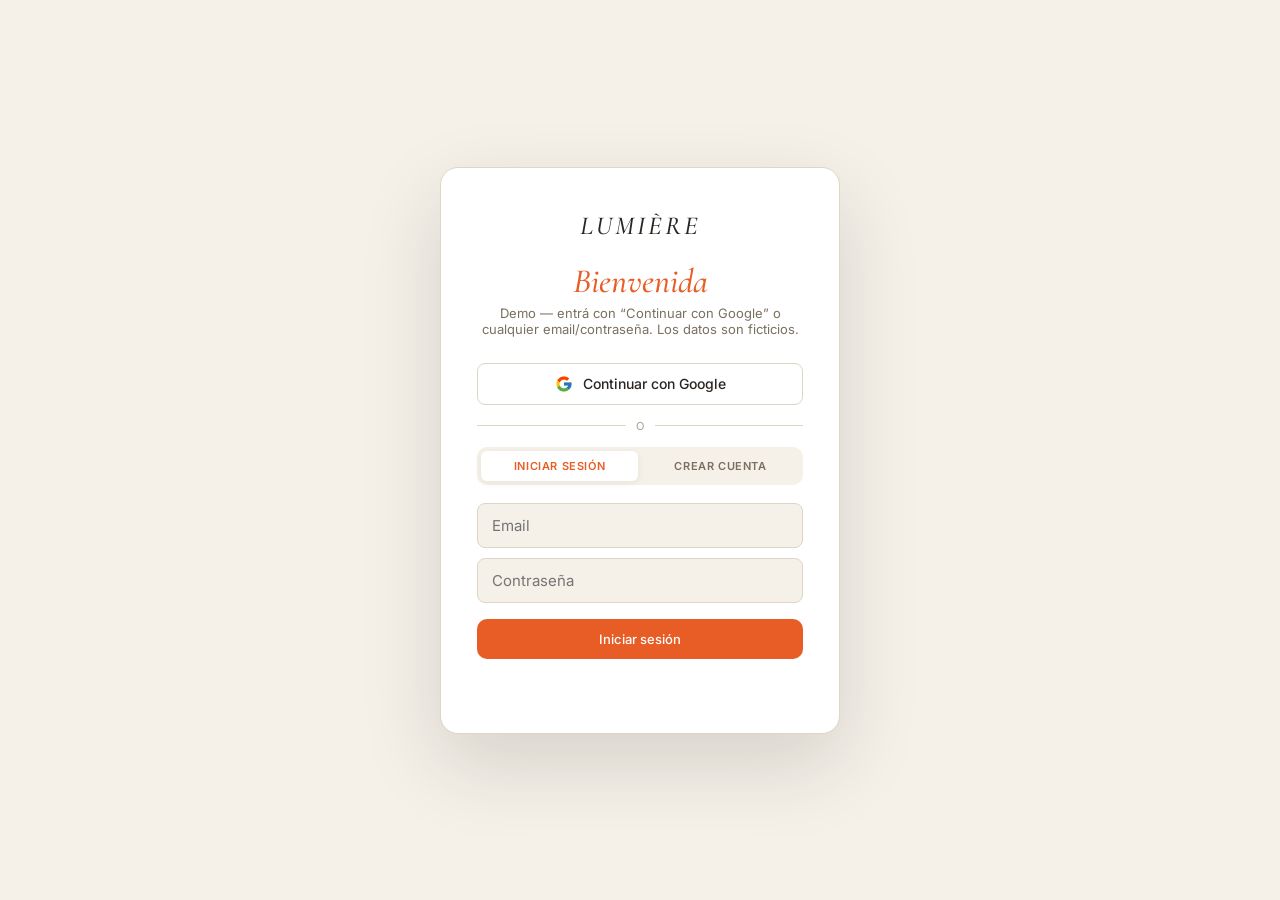
==== commit 82ca9d20: "Agregar demo anónimo del dashboard de producción de fashion show (versión nueva) - Versión demo (ano" ====
--- a/dashboard-produccion-fashion-show/index.html
+++ b/dashboard-produccion-fashion-show/index.html
@@ -3,13 +3,14 @@
 <head>
 <meta charset="UTF-8">
 <meta name="viewport" content="width=device-width, initial-scale=1.0">
-<title>LUMIERE — Paris Fashion Week Dashboard (Demo)</title>
-<link href="https://fonts.googleapis.com/css2?family=Bebas+Neue&family=DM+Sans:ital,wght@0,300;0,400;0,500;0,700;1,400&family=Cormorant+Garamond:ital,wght@0,400;0,600;1,400&display=swap" rel="stylesheet">
+<title>LUMIÈRE — NYC Fashion Show (Demo)</title>
+<link href="https://fonts.googleapis.com/css2?family=Playfair+Display:ital,wght@0,400;0,500;0,600;0,700;0,800;1,400;1,700&family=Inter:wght@300;400;500;600;700&family=Cormorant+Garamond:ital,wght@0,400;0,600;1,400&display=swap" rel="stylesheet">
 <style>
 :root{
   --bg:#F5F0E8;--bg-warm:#EDE7DA;--card:#FFFFFF;--card-hover:#FAFAF5;
   --border:#DDD5C8;--border-light:#E8E0D3;
   --orange:#E85D26;--orange-soft:rgba(232,93,38,0.08);--orange-glow:rgba(232,93,38,0.15);
+  --yellow:#D9A800;--yellow-soft:rgba(217,168,0,0.12);
   --green:#7BA355;--green-soft:rgba(123,163,85,0.1);--green-dark:#4B6B30;
   --cream:#F0EAD8;--cream-dark:#D4CCBA;
   --olive:#6B6B50;
@@ -20,29 +21,27 @@
   --shadow-hover:0 6px 20px rgba(42,37,32,0.1);
 }
 *{margin:0;padding:0;box-sizing:border-box}
-body{font-family:'DM Sans',sans-serif;background:var(--bg);color:var(--text);min-height:100vh;-webkit-font-smoothing:antialiased}
+body{font-family:'Inter',sans-serif;background:var(--bg);color:var(--text);min-height:100vh;-webkit-font-smoothing:antialiased}
 
 .header{position:sticky;top:0;z-index:100;background:rgba(245,240,232,0.9);backdrop-filter:blur(20px);border-bottom:1px solid var(--border);padding:16px 24px;display:flex;align-items:center;justify-content:space-between}
 .header-left{display:flex;align-items:center;gap:16px}
-.logo{font-family:'Bebas Neue',sans-serif;font-size:28px;letter-spacing:3px;color:var(--text)}.logo span{color:var(--orange)}
+.logo{font-family:'Playfair Display',sans-serif;font-size:28px;letter-spacing:3px;color:var(--text)}.logo span{color:var(--orange)}
 .header-subtitle{font-size:11px;text-transform:uppercase;letter-spacing:2px;color:var(--text-muted);border-left:1px solid var(--border);padding-left:16px}
-.header-right{display:flex;gap:8px;align-items:center}
-.btn-sm{padding:6px 14px;border-radius:6px;border:1px solid var(--border);background:transparent;color:var(--text-dim);font-size:12px;cursor:pointer;font-family:'DM Sans',sans-serif;transition:all .2s}
+.header-right{display:flex;gap:8px}
+.btn-sm{padding:6px 14px;border-radius:6px;border:1px solid var(--border);background:transparent;color:var(--text-dim);font-size:12px;cursor:pointer;font-family:'Inter',sans-serif;transition:all .2s}
 .btn-sm:hover{border-color:var(--orange);color:var(--orange)}
-
-.demo-badge{font-family:'DM Sans',sans-serif;font-size:9px;letter-spacing:2px;text-transform:uppercase;padding:4px 10px;border-radius:20px;background:rgba(232,93,38,0.1);color:var(--orange);border:1px solid rgba(232,93,38,0.2);white-space:nowrap}
 
 .nav{display:flex;padding:0 24px;border-bottom:1px solid var(--border);overflow-x:auto;-webkit-overflow-scrolling:touch;background:var(--card);scrollbar-width:none;-ms-overflow-style:none}
 .nav::-webkit-scrollbar{display:none}
-.nav-tab{padding:14px 20px;font-size:12px;text-transform:uppercase;letter-spacing:1.5px;color:var(--text-muted);cursor:pointer;border:none;background:none;font-family:'DM Sans',sans-serif;font-weight:500;white-space:nowrap;position:relative;transition:color .2s}
+.nav-tab{padding:14px 20px;font-size:12px;text-transform:uppercase;letter-spacing:1.5px;color:var(--text-muted);cursor:pointer;border:none;background:none;font-family:'Inter',sans-serif;font-weight:500;white-space:nowrap;position:relative;transition:color .2s}
 .nav-tab:hover{color:var(--text-dim)}.nav-tab.active{color:var(--orange)}.nav-tab.active::after{content:'';position:absolute;bottom:-1px;left:0;right:0;height:2px;background:var(--orange)}
 
 .main{padding:24px;max-width:1200px;margin:0 auto}
 .section{display:none}.section.active{display:block}
 .section-header{display:flex;justify-content:space-between;align-items:center;margin-bottom:24px;flex-wrap:wrap;gap:12px}
-.section-title{font-family:'Bebas Neue',sans-serif;font-size:32px;letter-spacing:2px;color:var(--text)}
-
-.btn{padding:10px 20px;border-radius:var(--radius);border:none;font-family:'DM Sans',sans-serif;font-size:13px;font-weight:500;cursor:pointer;transition:all .2s}
+.section-title{font-family:'Playfair Display',serif;font-size:34px;letter-spacing:0;font-weight:500;color:var(--text);font-style:italic}
+
+.btn{padding:10px 20px;border-radius:var(--radius);border:none;font-family:'Inter',sans-serif;font-size:13px;font-weight:500;cursor:pointer;transition:all .2s}
 .btn-primary{background:var(--orange);color:#fff}.btn-primary:hover{background:#d04f1e}
 .btn-outline{background:transparent;border:1px solid var(--border);color:var(--text-dim)}.btn-outline:hover{border-color:var(--orange);color:var(--orange)}
 .btn-danger{background:transparent;border:1px solid var(--danger);color:var(--danger)}.btn-danger:hover{background:var(--danger);color:#fff}
@@ -51,10 +50,10 @@
 .card-grid{display:grid;grid-template-columns:repeat(auto-fill,minmax(320px,1fr));gap:16px}
 .field{margin-bottom:16px}
 .field label{display:block;font-size:11px;text-transform:uppercase;letter-spacing:1.5px;color:var(--text-muted);margin-bottom:6px}
-.field input,.field textarea,.field select{width:100%;padding:10px 14px;background:var(--bg);border:1px solid var(--border);border-radius:8px;color:var(--text);font-family:'DM Sans',sans-serif;font-size:14px;transition:border-color .2s}
+.field input,.field textarea,.field select{width:100%;padding:10px 14px;background:var(--bg);border:1px solid var(--border);border-radius:8px;color:var(--text);font-family:'Inter',sans-serif;font-size:14px;transition:border-color .2s}
 .field input:focus,.field textarea:focus,.field select:focus{outline:none;border-color:var(--orange);background:#fff}
 .field textarea{resize:vertical;min-height:80px}
-.editable{padding:6px 10px;background:transparent;border:1px solid transparent;border-radius:6px;color:var(--text);font-family:'DM Sans',sans-serif;font-size:14px;width:100%;transition:all .2s}
+.editable{padding:6px 10px;background:transparent;border:1px solid transparent;border-radius:6px;color:var(--text);font-family:'Inter',sans-serif;font-size:14px;width:100%;transition:all .2s}
 .editable:hover{border-color:var(--border)}.editable:focus{outline:none;border-color:var(--orange);background:#fff}
 .info-grid{display:grid;grid-template-columns:1fr 1fr;gap:20px}
 
@@ -75,7 +74,7 @@
 .mood-detail{max-width:800px;margin:0 auto;padding:24px;padding-top:80px}
 .mood-detail-close{position:fixed;top:20px;right:24px;width:40px;height:40px;border-radius:50%;background:rgba(255,255,255,.15);border:none;color:#fff;font-size:20px;cursor:pointer;z-index:301;display:flex;align-items:center;justify-content:center;transition:background .2s}
 .mood-detail-close:hover{background:rgba(255,255,255,.25)}
-.mood-detail-title{font-family:'Bebas Neue',sans-serif;font-size:36px;letter-spacing:2px;color:var(--cream);margin-bottom:8px}
+.mood-detail-title{font-family:'Playfair Display',serif;font-size:38px;letter-spacing:0;font-weight:500;color:var(--cream);margin-bottom:8px;font-style:italic}
 .mood-detail-source{font-size:13px;color:var(--orange);margin-bottom:24px}
 .mood-detail-source a{color:var(--orange);text-decoration:none}.mood-detail-source a:hover{text-decoration:underline}
 .mood-detail-images{display:grid;grid-template-columns:1fr 1fr;gap:8px;margin-bottom:24px}
@@ -118,7 +117,7 @@
 .contact-role{font-size:10px;text-transform:uppercase;letter-spacing:1.5px;color:var(--green-dark);margin-bottom:8px;font-weight:600}.contact-name{font-size:16px;font-weight:500;margin-bottom:4px}
 .contact-detail{font-size:13px;color:var(--text-dim);margin-bottom:2px}
 .contact-delete{float:right;color:var(--text-muted);cursor:pointer;font-size:16px;transition:color .2s}.contact-delete:hover{color:var(--danger)}
-.budget-total{font-family:'Bebas Neue',sans-serif;font-size:48px;color:var(--orange);margin-bottom:4px}
+.budget-total{font-family:'Playfair Display',serif;font-size:52px;font-weight:600;color:var(--orange);margin-bottom:4px;letter-spacing:-1px}
 .budget-label{font-size:12px;text-transform:uppercase;letter-spacing:1.5px;color:var(--text-muted)}
 .budget-cat-card{background:var(--card);border:1px solid var(--border);border-radius:var(--radius);margin-bottom:12px;overflow:hidden;transition:all .2s;box-shadow:var(--shadow)}
 .budget-cat-card:hover{box-shadow:var(--shadow-hover)}
@@ -135,9 +134,9 @@
 .budget-delete{color:var(--text-muted);cursor:pointer;font-size:16px;opacity:0;transition:all .2s}
 .budget-row:hover .budget-delete{opacity:1}.budget-delete:hover{color:var(--danger)}
 .budget-add-item{padding:8px 0;display:flex;gap:8px;margin-top:8px}
-.budget-add-item input{flex:1;padding:8px 12px;background:var(--bg);border:1px solid var(--border);border-radius:6px;color:var(--text);font-family:'DM Sans',sans-serif;font-size:13px}
+.budget-add-item input{flex:1;padding:8px 12px;background:var(--bg);border:1px solid var(--border);border-radius:6px;color:var(--text);font-family:'Inter',sans-serif;font-size:13px}
 .budget-add-item input:focus{outline:none;border-color:var(--orange)}
-.budget-add-item button{padding:8px 14px;background:var(--orange);color:#fff;border:none;border-radius:6px;font-size:13px;cursor:pointer;font-family:'DM Sans',sans-serif;white-space:nowrap}
+.budget-add-item button{padding:8px 14px;background:var(--orange);color:#fff;border:none;border-radius:6px;font-size:13px;cursor:pointer;font-family:'Inter',sans-serif;white-space:nowrap}
 .budget-cat-delete{color:var(--text-muted);cursor:pointer;font-size:14px;transition:color .2s;padding:2px 6px}
 .budget-cat-delete:hover{color:var(--danger)}
 .note-card{background:var(--card);border:1px solid var(--border);border-radius:var(--radius);padding:16px;margin-bottom:12px;transition:all .2s;box-shadow:var(--shadow)}.note-card:hover{box-shadow:var(--shadow-hover)}
@@ -146,7 +145,7 @@
 .modal-overlay{display:none;position:fixed;inset:0;background:rgba(42,37,32,.6);z-index:200;align-items:center;justify-content:center;padding:24px;backdrop-filter:blur(4px)}
 .modal-overlay.open{display:flex}
 .modal{background:var(--card);border:1px solid var(--border);border-radius:14px;padding:28px;width:100%;max-width:480px;max-height:90vh;overflow-y:auto;box-shadow:0 20px 60px rgba(42,37,32,.2)}
-.modal-title{font-family:'Bebas Neue',sans-serif;font-size:24px;letter-spacing:1px;margin-bottom:20px;color:var(--text)}
+.modal-title{font-family:'Playfair Display',serif;font-size:26px;letter-spacing:0;font-weight:500;margin-bottom:20px;color:var(--text);font-style:italic}
 .modal-actions{display:flex;gap:8px;justify-content:flex-end;margin-top:20px}
 .empty-state{text-align:center;padding:60px 20px;color:var(--text-muted)}.empty-icon{font-size:40px;margin-bottom:12px}.empty-text{font-size:14px}
 
@@ -191,10 +190,8 @@
 .music-actions span{font-size:16px;color:var(--text-muted);cursor:pointer;transition:color .2s}
 .music-actions span:hover{color:var(--danger)}
 
-/* FOOTER */
-.footer{background:var(--bg-warm);border-top:1px solid var(--border);padding:48px 24px;margin-top:40px}
-
-@media(max-width:768px){
+/* PHONES */
+@media(max-width:600px){
   .header{padding:10px 16px}
   .header-subtitle{display:none}
   .header-right .btn-sm{padding:5px 10px;font-size:11px}
@@ -213,7 +210,6 @@
   .mood-detail-title{font-size:26px}
   .mood-detail-close{top:14px;right:14px;width:36px;height:36px;font-size:18px}
   .collection-grid{grid-template-columns:1fr 1fr;gap:10px}
-  .garment-actions{opacity:1}
   .garment-body{padding:10px}
   .garment-name{font-size:13px}
   .budget-total{font-size:36px}
@@ -223,20 +219,48 @@
   .nav{padding:0 8px;gap:0}
   .nav-tab{padding:12px 12px;font-size:10px;letter-spacing:1px}
   .card{padding:16px}
-  .field input,.field textarea,.field select{font-size:16px}
-  .editable{font-size:16px}
   .modal{padding:20px;margin:8px;border-radius:12px;max-height:85vh}
   .modal-title{font-size:22px}
   .contact-card{padding:16px}
   .link-item{padding:12px 14px}
   .music-card{padding:14px}
-  .creative-textarea{padding:16px;font-size:16px;min-height:50vh}
+  .creative-textarea{padding:16px;min-height:50vh}
   .note-card{padding:14px}
   .timeline-item{gap:12px}
+}
+
+/* IPAD / TABLET */
+@media(min-width:601px) and (max-width:1024px){
+  .header{padding:14px 20px}
+  .main{padding:20px;max-width:100%}
+  .section-title{font-size:30px}
+  .nav{padding:0 16px}
+  .nav-tab{padding:14px 14px;font-size:11px;letter-spacing:1.2px}
+  .info-grid{grid-template-columns:1fr 1fr;gap:18px}
+  .card-grid{grid-template-columns:repeat(auto-fill,minmax(280px,1fr));gap:14px}
+  .mood-grid{grid-template-columns:repeat(auto-fill,minmax(240px,1fr));gap:14px}
+  .collection-grid{grid-template-columns:repeat(auto-fill,minmax(180px,1fr));gap:12px}
+  .card{padding:18px}
+  .modal{max-width:600px;padding:26px}
+  .modal-title{font-size:24px}
+  .mood-detail{max-width:720px;padding:24px;padding-top:80px}
+  .mood-detail-title{font-size:32px}
+  .mood-detail-images{grid-template-columns:1fr 1fr;gap:8px}
+  .budget-total{font-size:42px}
+  .creative-textarea{padding:20px;min-height:55vh}
+  .contact-card{padding:18px}
+}
+
+/* TOUCH-FRIENDLY (phones + tablets): always-visible action buttons, 16px inputs to prevent iOS zoom */
+@media(max-width:1024px){
+  .field input,.field textarea,.field select{font-size:16px}
+  .editable{font-size:16px}
+  .creative-textarea{font-size:16px}
+  .budget-add-item input{font-size:16px}
+  .garment-actions{opacity:1}
   .checklist-delete{opacity:1}
   .budget-delete{opacity:1}
   .lightbox img{border-radius:0}
-  .demo-badge{font-size:8px;letter-spacing:1px;padding:3px 8px}
 }
 @media(max-width:480px){
   .mood-grid{grid-template-columns:1fr}
@@ -256,108 +280,509 @@
   .main{padding:8px}
   .card{padding:12px}
 }
+
+/* ============ NEW SHELL: SIDEBAR + TOPBAR ============ */
+.app-shell{display:flex;min-height:100vh}
+.sidebar{width:240px;flex-shrink:0;background:#1A1714;color:#E8E0D3;display:flex;flex-direction:column;position:sticky;top:0;height:100vh;overflow-y:auto;z-index:90}
+.sidebar::-webkit-scrollbar{width:4px}.sidebar::-webkit-scrollbar-thumb{background:rgba(255,255,255,0.1);border-radius:2px}
+.sidebar-logo{padding:24px 20px 20px;border-bottom:1px solid rgba(255,255,255,0.08);color:#fff}
+.sidebar-logo svg{height:24px;width:auto;display:block}
+.sidebar-nav{flex:1;padding:16px 12px;display:flex;flex-direction:column;gap:4px}
+.nav-group{margin-bottom:14px}
+.nav-group-label{font-size:10px;text-transform:uppercase;letter-spacing:1.8px;color:rgba(232,224,211,0.4);padding:8px 12px 6px;font-weight:600}
+.nav-item{display:flex;align-items:center;gap:12px;padding:10px 12px;border-radius:8px;border:none;background:transparent;color:rgba(232,224,211,0.7);font-family:'Inter',sans-serif;font-size:13px;font-weight:500;cursor:pointer;width:100%;text-align:left;transition:all .15s}
+.nav-item:hover{background:rgba(255,255,255,0.05);color:#fff}
+.nav-item.active{background:var(--orange);color:#fff}
+.nav-item.active svg{color:#fff}
+.nav-item svg{width:18px;height:18px;flex-shrink:0;stroke-width:1.8;color:rgba(232,224,211,0.6)}
+.nav-item:hover svg{color:#fff}
+.sidebar-footer{padding:14px 12px 18px;border-top:1px solid rgba(255,255,255,0.08);display:flex;flex-direction:column;gap:6px}
+.sidebar-footer .btn-sm{padding:8px 12px;border-radius:6px;border:1px solid rgba(255,255,255,0.12);background:transparent;color:rgba(232,224,211,0.7);font-size:12px;cursor:pointer;font-family:'Inter',sans-serif;text-align:left;transition:all .15s;width:100%}
+.sidebar-footer .btn-sm:hover{border-color:var(--orange);color:var(--orange)}
+
+.main-area{flex:1;min-width:0;display:flex;flex-direction:column}
+
+.topbar{position:sticky;top:0;z-index:80;background:rgba(245,240,232,0.92);backdrop-filter:blur(20px);border-bottom:1px solid var(--border);padding:18px 28px;display:flex;align-items:center;justify-content:space-between;gap:16px;flex-wrap:wrap}
+.topbar-left{display:flex;align-items:center;gap:14px;flex-wrap:wrap;min-width:0}
+.greeting{font-family:'Cormorant Garamond',serif;font-size:30px;letter-spacing:0;font-weight:400;color:var(--orange);font-style:italic;line-height:1}
+.countdown{display:inline-flex;align-items:center;gap:6px;padding:6px 12px;background:#fff;border:1.5px solid var(--orange);border-radius:20px;font-size:12px;font-weight:600;color:var(--orange);letter-spacing:0.3px;white-space:nowrap;cursor:pointer;font-family:'Inter',sans-serif;transition:all .15s}
+.countdown:hover{background:var(--orange-soft)}
+.countdown svg{width:13px;height:13px;stroke-width:2.2}
+.countdown.past{border-color:var(--text-muted);color:var(--text-muted)}
+.countdown.today{background:var(--orange);color:#fff;border-color:var(--orange)}
+.topbar-right{display:flex;align-items:center;gap:10px}
+.sync-pill{font-size:11px;color:var(--text-muted);padding:4px 10px;border-radius:12px;background:rgba(255,255,255,0.6);border:1px solid var(--border);white-space:nowrap}
+
+.menu-toggle{display:none;width:40px;height:40px;border-radius:8px;border:1px solid var(--border);background:#fff;color:var(--text);cursor:pointer;align-items:center;justify-content:center;flex-shrink:0}
+.menu-toggle svg{width:20px;height:20px;stroke-width:2}
+.sidebar-overlay{display:none;position:fixed;inset:0;background:rgba(0,0,0,0.4);z-index:85;backdrop-filter:blur(2px)}
+.sidebar-overlay.open{display:block}
+
+/* Empty state SVG sizing */
+.empty-state svg{width:42px;height:42px;color:var(--text-muted);stroke-width:1.4;margin-bottom:10px}
+
+/* Sidebar responsive: iPad slightly narrower */
+@media(min-width:601px) and (max-width:1024px){
+  .sidebar{width:200px}
+  .sidebar-logo{padding:20px 16px 18px}
+  .sidebar-nav{padding:14px 10px}
+  .nav-item{font-size:12px;padding:9px 10px;gap:10px}
+  .nav-group-label{padding:6px 10px 4px;font-size:9px}
+  .topbar{padding:16px 22px}
+  .greeting{font-size:22px}
+}
+
+/* Sidebar responsive: mobile drawer */
+@media(max-width:600px){
+  .sidebar{position:fixed;top:0;left:0;width:260px;height:100vh;transform:translateX(-100%);transition:transform .25s ease;box-shadow:0 0 40px rgba(0,0,0,0.3)}
+  .sidebar.open{transform:translateX(0)}
+  .main-area{width:100%}
+  .menu-toggle{display:inline-flex}
+  .topbar{padding:12px 14px;gap:10px}
+  .greeting{font-size:20px;letter-spacing:0}
+  .countdown{font-size:11px;padding:5px 10px}
+  .sync-pill{display:none}
+  .topbar-right{gap:6px}
+}
+
+/* Section padding adjustment in shell layout */
+.main-area .main{max-width:none;margin:0;padding:28px}
+@media(min-width:601px) and (max-width:1024px){.main-area .main{padding:22px}}
+@media(max-width:600px){.main-area .main{padding:14px}}
+
+/* References / Collection filter pills */
+.mood-filters{display:flex;gap:8px;flex-wrap:wrap;margin-bottom:18px}
+.mood-filter-pill{padding:8px 16px;border-radius:20px;border:1px solid var(--border);background:#fff;color:var(--text-dim);font-size:12px;font-weight:500;letter-spacing:0.3px;cursor:pointer;font-family:'Inter',sans-serif;transition:all .15s;white-space:nowrap}
+.mood-filter-pill:hover{border-color:var(--orange);color:var(--orange)}
+.mood-filter-pill.active{background:var(--orange);color:#fff;border-color:var(--orange)}
+.mood-filter-pill.drop-target{background:var(--orange);color:#fff;border-color:var(--orange);transform:scale(1.08);box-shadow:0 4px 14px rgba(232,93,38,0.35)}
+@media(max-width:600px){.mood-filters{gap:6px}.mood-filter-pill{padding:7px 12px;font-size:11px}}
+
+/* Drag & drop for collection */
+.garment-card[draggable="true"]{cursor:grab}
+.garment-card[draggable="true"]:active{cursor:grabbing}
+.garment-card.dragging{opacity:0.4;transform:scale(0.95)}
+.garment-cat-quick{display:inline-flex;align-items:center;gap:4px;padding:3px 8px;background:var(--orange-soft);color:var(--orange);border-radius:10px;font-size:10px;text-transform:uppercase;letter-spacing:0.8px;font-weight:600;cursor:pointer;border:none;font-family:'Inter',sans-serif;margin-bottom:4px}
+.garment-cat-quick:hover{background:var(--orange);color:#fff}
+
+/* Pending / Done tasks */
+.task-input-row{display:flex;gap:8px;margin-bottom:14px}
+.task-input-row input{flex:1;padding:11px 14px;background:#fff;border:1px solid var(--border);border-radius:8px;color:var(--text);font-family:'Inter',sans-serif;font-size:14px}
+.task-input-row input:focus{outline:none;border-color:var(--orange)}
+.task-input-row button{padding:11px 18px;background:var(--orange);color:#fff;border:none;border-radius:8px;font-size:14px;font-weight:500;cursor:pointer;font-family:'Inter',sans-serif;white-space:nowrap}
+.task-input-row button:hover{background:#d04f1e}
+.task-row{display:flex;align-items:center;gap:10px;padding:11px 14px;background:#fff;border:1px solid var(--border);border-radius:10px;margin-bottom:8px;transition:all .15s;box-shadow:var(--shadow)}
+.task-row:hover{box-shadow:var(--shadow-hover)}
+.task-row.done{opacity:.7}
+.task-row.done .task-text{text-decoration:line-through;color:var(--text-dim)}
+.task-circle{width:14px;height:14px;border-radius:50%;flex-shrink:0;display:inline-block;border:2px solid transparent}
+.task-circle.status-pending{border-color:var(--danger);background:#fff}
+.task-circle.status-progress{border-color:var(--yellow);background:var(--yellow)}
+.task-circle.status-done{border-color:var(--success);background:var(--success);position:relative}
+.task-circle.status-done::after{content:'';width:5px;height:8px;border:solid #fff;border-width:0 2px 2px 0;transform:rotate(45deg);position:absolute;left:50%;top:46%;margin-left:-3px;margin-top:-5px}
+.task-text{flex:1;font-size:14px;color:var(--text);word-break:break-word;min-width:0}
+.task-urgency{display:inline-flex;align-items:center;padding:3px 9px;border-radius:10px;font-size:9px;text-transform:uppercase;letter-spacing:0.8px;font-weight:700;cursor:pointer;border:none;font-family:'Inter',sans-serif;white-space:nowrap;flex-shrink:0;transition:filter .15s}
+.task-urgency:hover{filter:brightness(0.95)}
+.task-urgency.low{background:rgba(123,163,85,0.18);color:var(--green-dark)}
+.task-urgency.medium{background:rgba(232,93,38,0.13);color:var(--orange)}
+.task-urgency.high{background:rgba(192,57,43,0.14);color:var(--danger)}
+.task-action{width:30px;height:30px;border-radius:8px;border:1px solid var(--border);background:#fff;color:var(--text-dim);cursor:pointer;display:inline-flex;align-items:center;justify-content:center;flex-shrink:0;padding:0;transition:all .15s}
+.task-action:hover{border-color:var(--orange);color:var(--orange)}
+.task-action.danger:hover{border-color:var(--danger);color:var(--danger)}
+@media(max-width:600px){.task-row{gap:8px;padding:10px 12px}.task-urgency{font-size:8px;padding:3px 7px}.task-action{width:28px;height:28px}}
+
+/* Home page layout */
+.home-grid{display:grid;grid-template-columns:1fr 1fr 1fr;gap:18px;margin-top:8px}
+.home-card{background:var(--card);border:1px solid var(--border);border-radius:14px;padding:20px;box-shadow:var(--shadow)}
+.home-card-header{display:flex;align-items:center;gap:10px;margin-bottom:14px;padding-bottom:12px;border-bottom:1px solid var(--border-light)}
+.home-card-dot{width:11px;height:11px;border-radius:50%;flex-shrink:0}
+.home-card-dot.red{background:var(--danger)}
+.home-card-dot.yellow{background:var(--yellow)}
+.home-card-dot.green{background:var(--success)}
+.home-card-title{font-family:'Inter',sans-serif;font-size:13px;letter-spacing:1.6px;font-weight:600;color:var(--text);flex:1;text-transform:uppercase}
+.home-card-count{font-size:12px;color:var(--text-muted);font-weight:500}
+.home-card-body{min-height:120px}
+.home-empty{text-align:center;padding:24px 16px;color:var(--text-muted);font-size:13px}
+.home-show-pill{display:inline-flex;align-items:center;gap:6px;padding:5px 11px;background:var(--orange-soft);color:var(--orange);border-radius:14px;font-size:11px;font-weight:600;letter-spacing:0.3px;margin-left:10px}
+@media(max-width:600px){
+  .task-input-row input{font-size:16px}
+  .task-meta{display:none}
+  .task-delete{opacity:1}
+  .home-grid{grid-template-columns:1fr;gap:14px}
+  .home-card{padding:16px;border-radius:12px}
+}
+@media(min-width:601px) and (max-width:1024px){
+  .home-grid{gap:12px}
+  .home-card{padding:14px}
+}
+
+/* Looks (horizontal cards on home) */
+.looks-strip{display:grid;grid-template-columns:1fr;gap:14px;margin-top:18px}
+.looks-card{background:var(--card);border:1px solid var(--border);border-radius:14px;padding:18px 20px;box-shadow:var(--shadow)}
+.looks-add-btn{width:30px;height:30px;border-radius:50%;border:1px solid var(--border);background:#fff;color:var(--text-dim);cursor:pointer;display:inline-flex;align-items:center;justify-content:center;flex-shrink:0;padding:0;transition:all .15s;margin-left:auto}
+.looks-add-btn:hover{border-color:var(--orange);color:var(--orange);background:var(--orange-soft)}
+.looks-add-btn svg{width:14px;height:14px}
+.looks-grid{display:grid;grid-template-columns:repeat(auto-fill,minmax(110px,1fr));gap:10px;min-height:30px}
+.looks-grid.section-grid{grid-template-columns:repeat(auto-fill,minmax(180px,1fr));gap:16px}
+.look-card{background:#fff;border:1px solid var(--border);border-radius:10px;overflow:hidden;cursor:grab;transition:all .15s;box-shadow:var(--shadow);position:relative}
+.look-card:hover{box-shadow:var(--shadow-hover);transform:translateY(-2px);border-color:var(--orange)}
+.look-card:active{cursor:grabbing}
+.look-card.sortable-ghost{opacity:0.35;transform:none}
+.look-card.sortable-chosen{cursor:grabbing;box-shadow:0 8px 28px rgba(232,93,38,0.25);border-color:var(--orange)}
+.look-card-cover{width:100%;aspect-ratio:3/4;background:var(--bg-warm);overflow:hidden;display:flex;align-items:center;justify-content:center;color:var(--text-muted);font-size:22px;position:relative}
+.look-card-cover img{width:100%;height:100%;object-fit:cover}
+.look-card-img-count{position:absolute;top:6px;right:6px;background:rgba(42,37,32,0.7);color:#fff;font-size:10px;padding:2px 7px;border-radius:8px;backdrop-filter:blur(4px);font-weight:500}
+.look-card-name{padding:8px 10px;font-size:12px;font-weight:500;color:var(--text);white-space:nowrap;overflow:hidden;text-overflow:ellipsis}
+.looks-grid.section-grid .look-card-name{padding:12px 14px;font-size:14px}
+.looks-empty{color:var(--text-muted);font-size:13px;padding:8px 0;text-align:center;grid-column:1/-1}
+.looks-section-block{margin-bottom:28px}
+.looks-section-header{display:flex;align-items:center;gap:10px;margin-bottom:14px;padding-bottom:10px;border-bottom:1px solid var(--border-light)}
+.looks-hint{margin-left:auto;font-size:11px;color:var(--text-muted);font-style:italic}
+@media(max-width:600px){.looks-hint{display:none}.looks-grid{grid-template-columns:repeat(auto-fill,minmax(95px,1fr));gap:8px}.looks-grid.section-grid{grid-template-columns:repeat(auto-fill,minmax(140px,1fr));gap:12px}}
+
+/* Look detail overlay */
+.look-detail-overlay{display:none;position:fixed;inset:0;background:rgba(42,37,32,.55);z-index:300;padding:24px;backdrop-filter:blur(6px);overflow-y:auto;-webkit-overflow-scrolling:touch}
+.look-detail-overlay.open{display:flex;align-items:flex-start;justify-content:center}
+.look-detail-card{background:var(--card);border-radius:16px;width:100%;max-width:760px;padding:28px;margin:40px 0 60px;box-shadow:0 30px 80px rgba(42,37,32,0.4)}
+@media(max-width:600px){.look-detail-card{padding:18px;margin:24px 0 60px;border-radius:12px}}
+.look-detail-title-input{width:100%;background:transparent;border:none;font-family:'Playfair Display',serif;font-size:34px;font-weight:500;font-style:italic;color:var(--text);padding:0;margin-bottom:8px}
+.look-detail-title-input:focus{outline:none;border-bottom:1px dashed var(--border)}
+.look-detail-status-row{display:flex;gap:8px;margin-bottom:22px}
+.look-status-btn{padding:7px 16px;border-radius:14px;border:1px solid var(--border);background:#fff;color:var(--text-dim);font-size:11px;font-weight:600;letter-spacing:0.6px;text-transform:uppercase;cursor:pointer;font-family:'Inter',sans-serif;transition:all .15s}
+.look-status-btn:hover{border-color:var(--text-dim)}
+.look-status-btn.active.progress{background:var(--yellow);color:#fff;border-color:var(--yellow)}
+.look-status-btn.active.done{background:var(--success);color:#fff;border-color:var(--success)}
+.look-images-grid{display:grid;grid-template-columns:repeat(auto-fill,minmax(170px,1fr));gap:14px;margin-bottom:22px}
+.look-image-item{position:relative}
+.look-image-item img{width:100%;aspect-ratio:3/4;object-fit:cover;border-radius:8px;background:var(--bg-warm);display:block;cursor:zoom-in}
+.look-image-tags{display:flex;gap:4px;margin-top:6px;flex-wrap:wrap}
+.look-tag-pill{padding:3px 9px;border-radius:10px;border:1px solid var(--border);background:#fff;color:var(--text-dim);font-size:9px;font-weight:700;letter-spacing:0.6px;text-transform:uppercase;cursor:pointer;font-family:'Inter',sans-serif;transition:all .15s}
+.look-tag-pill:hover{border-color:var(--orange);color:var(--orange)}
+.look-tag-pill.active{background:var(--orange);color:#fff;border-color:var(--orange)}
+.look-image-desc{width:100%;margin-top:6px;padding:8px 10px;background:var(--bg);border:1px solid var(--border);border-radius:6px;font-family:'Inter',sans-serif;font-size:12px;color:var(--text);resize:vertical;min-height:48px}
+.look-image-desc:focus{outline:none;border-color:var(--orange);background:#fff}
+.look-image-remove{position:absolute;top:6px;right:6px;width:26px;height:26px;border-radius:50%;background:rgba(42,37,32,0.7);color:#fff;border:none;cursor:pointer;display:flex;align-items:center;justify-content:center;font-size:14px;backdrop-filter:blur(2px);opacity:0;transition:opacity .15s}
+.look-image-item:hover .look-image-remove{opacity:1}
+@media(hover:none){.look-image-remove{opacity:1}}
+.look-add-image-btn{aspect-ratio:3/4;border:2px dashed var(--border);border-radius:8px;background:transparent;color:var(--text-muted);font-size:32px;cursor:pointer;display:flex;align-items:center;justify-content:center;transition:all .15s}
+.look-add-image-btn:hover{border-color:var(--orange);color:var(--orange);background:var(--orange-soft)}
+.look-detail-actions{display:flex;justify-content:space-between;gap:8px;padding-top:16px;border-top:1px solid var(--border-light)}
+
+/* Role-based visibility: when body has .role-collaborator, hide all owner-only items */
+body.role-collaborator [data-owner-only]{display:none !important}
+
+/* Login overlay */
+.login-overlay{position:fixed;inset:0;background:var(--bg);z-index:9999;align-items:center;justify-content:center;padding:20px}
+.login-overlay[style*="display:flex"],.login-overlay.open{display:flex !important}
+.login-card{background:var(--card);border:1px solid var(--border);border-radius:18px;padding:42px 36px;max-width:400px;width:100%;box-shadow:0 30px 80px rgba(42,37,32,0.15);text-align:center}
+.login-logo{color:var(--text);margin-bottom:24px;display:flex;justify-content:center}
+.login-title{font-family:'Cormorant Garamond',serif;font-size:34px;font-weight:500;font-style:italic;color:var(--orange);margin-bottom:6px;line-height:1}
+.login-subtitle{font-size:13px;color:var(--text-dim);margin-bottom:26px}
+.login-tabs{display:flex;gap:4px;margin-bottom:18px;background:var(--bg);border-radius:10px;padding:4px}
+.login-tab{flex:1;padding:8px 12px;border:none;background:transparent;color:var(--text-dim);font-size:11px;font-weight:600;letter-spacing:0.6px;text-transform:uppercase;cursor:pointer;font-family:'Inter',sans-serif;border-radius:6px;transition:all .15s}
+.login-tab.active{background:var(--card);color:var(--orange);box-shadow:var(--shadow)}
+.login-google-btn{display:flex;align-items:center;justify-content:center;gap:10px;width:100%;padding:11px 14px;border:1px solid var(--border);background:#fff;color:var(--text);border-radius:8px;cursor:pointer;font-family:'Inter',sans-serif;font-size:14px;font-weight:500;margin-bottom:14px;transition:all .15s}
+.login-google-btn:hover{border-color:var(--text-dim);box-shadow:var(--shadow)}
+.login-google-btn svg{width:18px;height:18px;flex-shrink:0}
+.login-separator{display:flex;align-items:center;gap:10px;margin:14px 0;color:var(--text-muted);font-size:11px;text-transform:uppercase;letter-spacing:1px}
+.login-separator::before,.login-separator::after{content:'';flex:1;height:1px;background:var(--border)}
+.login-card form{display:flex;flex-direction:column;gap:10px}
+.login-card input{padding:12px 14px;background:var(--bg);border:1px solid var(--border);border-radius:8px;color:var(--text);font-family:'Inter',sans-serif;font-size:15px;transition:border-color .15s}
+.login-card input:focus{outline:none;border-color:var(--orange);background:#fff}
+.login-card button[type="submit"]{margin-top:6px;padding:12px}
+.login-error{font-size:12px;color:var(--danger);margin-top:14px;min-height:18px;text-align:center}
 </style>
 </head>
 <body>
 
-<div class="header">
-  <div class="header-left"><div class="logo"><span>LUMIERE</span></div><div class="header-subtitle">Paris Fashion Week Dashboard</div></div>
-  <div class="header-right">
-    <div class="demo-badge">DEMO &middot; PORTFOLIO PROJECT</div>
+<div class="sidebar-overlay" id="sidebar-overlay" onclick="toggleSidebar(false)"></div>
+<div class="app-shell">
+
+<aside class="sidebar" id="sidebar">
+  <div class="sidebar-logo">
+    <span style="font-family:'Cormorant Garamond',serif;font-style:italic;font-weight:500;font-size:26px;letter-spacing:3px;color:currentColor;white-space:nowrap">LUMIÈRE</span>
+  </div>
+  <nav class="sidebar-nav">
+    <div class="nav-group">
+      <button class="nav-item active" onclick="showSection('home',this)"><svg viewBox="0 0 24 24" fill="none" stroke="currentColor"><path d="M3 12l9-9 9 9M5 10v10a1 1 0 0 0 1 1h3a1 1 0 0 0 1-1v-5a1 1 0 0 1 1-1h2a1 1 0 0 1 1 1v5a1 1 0 0 0 1 1h3a1 1 0 0 0 1-1V10"/></svg><span data-i18n="nav_home">Inicio</span></button>
+    </div>
+    <div class="nav-group" data-owner-only>
+      <div class="nav-group-label" data-i18n="group_show">Show</div>
+      <button class="nav-item" onclick="showSection('info',this)"><svg viewBox="0 0 24 24" fill="none" stroke="currentColor"><path d="M14 3v4a1 1 0 0 0 1 1h4"/><path d="M17 21H7a2 2 0 0 1-2-2V5a2 2 0 0 1 2-2h7l5 5v11a2 2 0 0 1-2 2z"/></svg><span data-i18n="nav_info">Info General</span></button>
+      <button class="nav-item" onclick="showSection('timeline',this)"><svg viewBox="0 0 24 24" fill="none" stroke="currentColor"><rect x="3" y="4" width="18" height="18" rx="2"/><path d="M16 2v4M8 2v4M3 10h18"/></svg><span data-i18n="nav_timeline">Timeline</span></button>
+    </div>
+    <div class="nav-group">
+      <div class="nav-group-label" data-i18n="group_creative">Creativo</div>
+      <button class="nav-item" onclick="showSection('moodboard',this)"><svg viewBox="0 0 24 24" fill="none" stroke="currentColor"><rect x="3" y="3" width="18" height="18" rx="2"/><circle cx="8.5" cy="8.5" r="1.5"/><path d="M21 15l-5-5L5 21"/></svg><span data-i18n="nav_references">Referencias</span></button>
+      <button class="nav-item" onclick="showSection('looks',this)"><svg viewBox="0 0 24 24" fill="none" stroke="currentColor"><rect x="3" y="3" width="7" height="7"/><rect x="14" y="3" width="7" height="7"/><rect x="14" y="14" width="7" height="7"/><rect x="3" y="14" width="7" height="7"/></svg><span data-i18n="nav_looks">Looks</span></button>
+      <button class="nav-item" onclick="showSection('collection',this)" data-owner-only><svg viewBox="0 0 24 24" fill="none" stroke="currentColor"><path d="M20.38 3.46L16 2a4 4 0 0 1-8 0L3.62 3.46a2 2 0 0 0-1.34 2.23l.58 3.47a1 1 0 0 0 .99.84H6v10c0 1.1.9 2 2 2h8a2 2 0 0 0 2-2V10h2.15a1 1 0 0 0 .99-.84l.58-3.47a2 2 0 0 0-1.34-2.23z"/></svg><span data-i18n="nav_collection">Colección</span></button>
+      <button class="nav-item" onclick="showSection('music',this)"><svg viewBox="0 0 24 24" fill="none" stroke="currentColor"><path d="M9 18V5l12-2v13"/><circle cx="6" cy="18" r="3"/><circle cx="18" cy="16" r="3"/></svg><span data-i18n="nav_music">Música</span></button>
+      <button class="nav-item" onclick="showSection('creative',this)" data-owner-only><svg viewBox="0 0 24 24" fill="none" stroke="currentColor"><path d="M12 19l7-7 3 3-7 7-3-3z"/><path d="M18 13l-1.5-7.5L2 2l3.5 14.5L13 18l5-5z"/><path d="M2 2l7.586 7.586"/><circle cx="11" cy="11" r="2"/></svg><span data-i18n="nav_creative">Proceso Creativo</span></button>
+    </div>
+    <div class="nav-group" data-owner-only>
+      <div class="nav-group-label" data-i18n="group_production">Producción</div>
+      <button class="nav-item" onclick="showSection('contacts',this)"><svg viewBox="0 0 24 24" fill="none" stroke="currentColor"><path d="M17 21v-2a4 4 0 0 0-4-4H5a4 4 0 0 0-4 4v2"/><circle cx="9" cy="7" r="4"/><path d="M23 21v-2a4 4 0 0 0-3-3.87M16 3.13a4 4 0 0 1 0 7.75"/></svg><span data-i18n="nav_team">Equipo</span></button>
+      <button class="nav-item" onclick="showSection('budget',this)"><svg viewBox="0 0 24 24" fill="none" stroke="currentColor"><line x1="12" y1="1" x2="12" y2="23"/><path d="M17 5H9.5a3.5 3.5 0 0 0 0 7h5a3.5 3.5 0 0 1 0 7H6"/></svg><span>Budget</span></button>
+      <button class="nav-item" onclick="showSection('links',this)"><svg viewBox="0 0 24 24" fill="none" stroke="currentColor"><path d="M10 13a5 5 0 0 0 7.54.54l3-3a5 5 0 0 0-7.07-7.07l-1.72 1.71"/><path d="M14 11a5 5 0 0 0-7.54-.54l-3 3a5 5 0 0 0 7.07 7.07l1.71-1.71"/></svg><span>Links</span></button>
+    </div>
+    <div class="nav-group">
+      <div class="nav-group-label" data-i18n="group_tasks">Tareas</div>
+      <button class="nav-item" onclick="showSection('pending',this)"><svg viewBox="0 0 24 24" fill="none" stroke="currentColor"><rect x="3" y="3" width="18" height="18" rx="2"/><path d="M9 12l2 2 4-4"/></svg><span data-i18n="nav_pending">Pendientes</span></button>
+      <button class="nav-item" onclick="showSection('progress',this)"><svg viewBox="0 0 24 24" fill="none" stroke="currentColor"><circle cx="12" cy="12" r="10"/><polyline points="12 6 12 12 16 14"/></svg><span data-i18n="nav_progress">En proceso</span></button>
+      <button class="nav-item" onclick="showSection('done',this)"><svg viewBox="0 0 24 24" fill="none" stroke="currentColor"><path d="M22 11.08V12a10 10 0 1 1-5.93-9.14"/><polyline points="22 4 12 14.01 9 11.01"/></svg><span data-i18n="nav_done">Terminado</span></button>
+    </div>
+  </nav>
+  <div class="sidebar-footer">
     <button class="btn-sm" id="lang-toggle" onclick="toggleLang()" style="font-weight:600">EN</button>
-    <button class="btn-sm" onclick="exportData()">Exportar</button>
-    <button class="btn-sm" onclick="document.getElementById('importFile').click()">Importar</button>
-    <input type="file" id="importFile" accept=".json" style="display:none" onchange="importData(event)">
+    <button class="btn-sm" onclick="exportData()" data-i18n="export_btn" title="Descarga un JPG de la sección actual">Exportar imagen</button>
+    <button class="btn-sm" onclick="exportJSON()" data-i18n="backup_btn" title="Descarga un archivo de respaldo con todos los datos. Guardalo en tu compu como seguro contra fallas o errores.">Backup (JSON)</button>
+    <button class="btn-sm" onclick="document.getElementById('importFile').click()" data-i18n="restore_btn" title="Restaurá el dashboard desde un archivo de backup previo">Restaurar backup</button>
+    <input type="file" id="importFile" accept=".json" style="display:none" onchange="importJSON(event)">
+    <button class="btn-sm" id="logout-btn" onclick="doLogout()" data-i18n="logout_btn" style="display:none;margin-top:8px;border-color:rgba(192,57,43,0.3);color:rgba(232,224,211,0.5)">Cerrar sesión</button>
+  </div>
+</aside>
+
+<div class="main-area">
+
+<header class="topbar">
+  <div class="topbar-left">
+    <button class="menu-toggle" onclick="toggleSidebar(true)" aria-label="Abrir menú">
+      <svg viewBox="0 0 24 24" fill="none" stroke="currentColor"><line x1="3" y1="6" x2="21" y2="6"/><line x1="3" y1="12" x2="21" y2="12"/><line x1="3" y1="18" x2="21" y2="18"/></svg>
+    </button>
+    <div class="greeting" id="greeting"></div>
+    <button class="countdown" id="countdown" style="display:none" onclick="goToShowDate()" title="Click para cambiar la fecha del desfile">
+      <svg viewBox="0 0 24 24" fill="none" stroke="currentColor"><circle cx="12" cy="12" r="10"/><polyline points="12 6 12 12 16 14"/></svg>
+      <span id="countdown-text"></span>
+    </button>
+  </div>
+  <div class="topbar-right">
+    <span class="sync-pill" id="sync-status">Conectando...</span>
+  </div>
+</header>
+
+<div class="main">
+
+<div class="section active" id="sec-home">
+  <div class="home-grid">
+    <div class="home-card">
+      <div class="home-card-header">
+        <span class="home-card-dot red"></span>
+        <span class="home-card-title" data-i18n="home_pending">Pendientes</span>
+        <span class="home-card-count" id="home-pending-count">0</span>
+      </div>
+      <div class="task-input-row">
+        <input id="home-task-input" data-i18n-placeholder="task_placeholder" placeholder="Agregar tarea..." onkeydown="if(event.key==='Enter')addTaskFromHome()">
+        <button onclick="addTaskFromHome()">+</button>
+      </div>
+      <div class="home-card-body" id="home-pending-list"></div>
+    </div>
+    <div class="home-card">
+      <div class="home-card-header">
+        <span class="home-card-dot yellow"></span>
+        <span class="home-card-title" data-i18n="home_progress">En proceso</span>
+        <span class="home-card-count" id="home-progress-count">0</span>
+      </div>
+      <div class="home-card-body" id="home-progress-list"></div>
+    </div>
+    <div class="home-card">
+      <div class="home-card-header">
+        <span class="home-card-dot green"></span>
+        <span class="home-card-title" data-i18n="home_done">Terminado</span>
+        <span class="home-card-count" id="home-done-count">0</span>
+      </div>
+      <div class="home-card-body" id="home-done-list"></div>
+    </div>
+  </div>
+
+  <div class="looks-strip">
+    <div class="looks-card">
+      <div class="home-card-header">
+        <span class="home-card-dot yellow"></span>
+        <span class="home-card-title" data-i18n="looks_progress_title">Looks en proceso</span>
+        <span class="home-card-count" id="looks-progress-count">0</span>
+        <button class="looks-add-btn" onclick="addLook('progress')" title="Agregar look"><svg viewBox="0 0 24 24" fill="none" stroke="currentColor" stroke-width="2.2"><line x1="12" y1="5" x2="12" y2="19"/><line x1="5" y1="12" x2="19" y2="12"/></svg></button>
+      </div>
+      <div class="looks-grid" id="looks-progress-list"></div>
+    </div>
+    <div class="looks-card">
+      <div class="home-card-header">
+        <span class="home-card-dot green"></span>
+        <span class="home-card-title" data-i18n="looks_done_title">Looks terminados</span>
+        <span class="home-card-count" id="looks-done-count">0</span>
+        <button class="looks-add-btn" onclick="addLook('done')" title="Agregar look"><svg viewBox="0 0 24 24" fill="none" stroke="currentColor" stroke-width="2.2"><line x1="12" y1="5" x2="12" y2="19"/><line x1="5" y1="12" x2="19" y2="12"/></svg></button>
+      </div>
+      <div class="looks-grid" id="looks-done-list"></div>
+    </div>
   </div>
 </div>
 
-<div class="nav">
-  <button class="nav-tab active" onclick="showSection('info',this)" data-i18n="nav_info">Info General</button>
-  <button class="nav-tab" onclick="showSection('moodboard',this)">Moodboard</button>
-  <button class="nav-tab" onclick="showSection('collection',this)" data-i18n="nav_collection">Coleccion</button>
-  <button class="nav-tab" onclick="showSection('timeline',this)">Timeline</button>
-  <button class="nav-tab" onclick="showSection('contacts',this)" data-i18n="nav_team">Equipo</button>
-  <button class="nav-tab" onclick="showSection('links',this)">Links</button>
-  <button class="nav-tab" onclick="showSection('music',this)" data-i18n="nav_music">Musica</button>
-  <button class="nav-tab" onclick="showSection('budget',this)">Budget</button>
-  <button class="nav-tab" onclick="showSection('creative',this)" data-i18n="nav_creative">Proceso Creativo</button>
-  <button class="nav-tab" onclick="showSection('notes',this)" data-i18n="nav_notes">Notas</button>
+<div class="look-detail-overlay" id="look-detail-overlay">
+  <button class="mood-detail-close" onclick="closeLookDetail()">✕</button>
+  <div class="look-detail-card" id="look-detail-card"></div>
 </div>
-
-<div class="main">
-
-<div class="section active" id="sec-info">
+<input type="file" id="lookAddImgInput" accept="image/*" multiple style="display:none">
+
+<!-- Login overlay (shown when REQUIRE_AUTH is on and the user is not signed in) -->
+<div class="login-overlay" id="login-overlay" style="display:flex">
+  <div class="login-card">
+    <div class="login-logo">
+      <span style="font-family:'Cormorant Garamond',serif;font-style:italic;font-weight:500;font-size:26px;letter-spacing:3px;color:currentColor;white-space:nowrap">LUMIÈRE</span>
+    </div>
+    <h2 class="login-title" id="login-card-title">Bienvenida</h2>
+    <p class="login-subtitle" id="login-card-subtitle">Demo — entrá con “Continuar con Google” o cualquier email/contraseña. Los datos son ficticios.</p>
+    <button type="button" class="login-google-btn" onclick="enterDemo()">
+      <svg viewBox="0 0 48 48" xmlns="http://www.w3.org/2000/svg"><path fill="#FFC107" d="M43.611 20.083H42V20H24v8h11.303c-1.649 4.657-6.08 8-11.303 8-6.627 0-12-5.373-12-12s5.373-12 12-12c3.059 0 5.842 1.154 7.961 3.039l5.657-5.657C34.046 6.053 29.268 4 24 4 12.955 4 4 12.955 4 24s8.955 20 20 20 20-8.955 20-20c0-1.341-.138-2.65-.389-3.917z"/><path fill="#FF3D00" d="m6.306 14.691 6.571 4.819C14.655 15.108 18.961 12 24 12c3.059 0 5.842 1.154 7.961 3.039l5.657-5.657C34.046 6.053 29.268 4 24 4 16.318 4 9.656 8.337 6.306 14.691z"/><path fill="#4CAF50" d="M24 44c5.166 0 9.86-1.977 13.409-5.192l-6.19-5.238A11.91 11.91 0 0 1 24 36c-5.202 0-9.619-3.317-11.283-7.946l-6.522 5.025C9.505 39.556 16.227 44 24 44z"/><path fill="#1976D2" d="M43.611 20.083H42V20H24v8h11.303a12.04 12.04 0 0 1-4.087 5.571l.003-.002 6.19 5.238C36.971 39.205 44 34 44 24c0-1.341-.138-2.65-.389-3.917z"/></svg>
+      <span>Continuar con Google</span>
+    </button>
+    <div class="login-separator"><span>o</span></div>
+    <div class="login-tabs">
+      <button class="login-tab active" id="login-tab-signin" onclick="showLoginTab('signin')">Iniciar sesión</button>
+      <button class="login-tab" id="login-tab-register" onclick="showLoginTab('register')">Crear cuenta</button>
+    </div>
+    <form id="login-form" onsubmit="event.preventDefault();enterDemo();">
+      <input type="text" id="login-name" placeholder="Tu nombre" autocomplete="given-name" style="display:none">
+      <input type="text" id="login-role" placeholder="Tu rol (estilista, ayudante de taller, modelo...)" style="display:none">
+      <input type="email" id="login-email" placeholder="Email" autocomplete="email">
+      <input type="password" id="login-password" placeholder="Contraseña" autocomplete="current-password">
+      <button type="submit" id="login-btn" class="btn btn-primary">Iniciar sesión</button>
+    </form>
+    <p class="login-error" id="login-error"></p>
+  </div>
+</div>
+
+<div class="section" id="sec-info" data-owner-only>
   <div class="section-header"><div class="section-title" data-i18n="info_title">Info General</div></div>
   <div class="card"><div class="info-grid">
-    <div class="field"><label data-i18n="info_name">Nombre del desfile</label><input class="editable" id="info-name" placeholder="Ej: LUMIERE Paris SS27" oninput="saveInfo()"></div>
+    <div class="field"><label data-i18n="info_name">Nombre del desfile</label><input class="editable" id="info-name" placeholder="Ej: LUMIÈRE NYC SS27" oninput="saveInfo()"></div>
     <div class="field"><label data-i18n="info_date">Fecha</label><input class="editable" type="date" id="info-date" oninput="saveInfo()"></div>
-    <div class="field"><label data-i18n="info_venue">Venue / Locacion</label><input class="editable" id="info-venue" placeholder="Nombre y direccion" oninput="saveInfo()"></div>
+    <div class="field"><label data-i18n="info_venue">Venue / Locación</label><input class="editable" id="info-venue" placeholder="Nombre y dirección" oninput="saveInfo()"></div>
     <div class="field"><label data-i18n="info_time">Horario</label><input class="editable" id="info-time" placeholder="Doors 7PM / Show 8PM" oninput="saveInfo()"></div>
     <div class="field"><label data-i18n="info_looks">Cantidad de looks</label><input class="editable" id="info-looks" placeholder="12 looks" oninput="saveInfo()"></div>
-    <div class="field"><label data-i18n="info_duration">Duracion estimada</label><input class="editable" id="info-duration" placeholder="15 minutos" oninput="saveInfo()"></div>
+    <div class="field"><label data-i18n="info_duration">Duración estimada</label><input class="editable" id="info-duration" placeholder="15 minutos" oninput="saveInfo()"></div>
   </div>
   <div class="field" style="margin-top:8px"><label data-i18n="info_notes">Notas generales</label>
-    <textarea class="editable" id="info-notes" rows="3" placeholder="Cualquier dato relevante..." oninput="saveInfo()" style="width:100%;resize:vertical;min-height:80px;padding:10px 14px;background:var(--bg);border:1px solid var(--border);border-radius:6px;color:var(--text);font-family:'DM Sans',sans-serif;font-size:14px"></textarea>
+    <textarea class="editable" id="info-notes" rows="3" placeholder="Cualquier dato relevante..." oninput="saveInfo()" style="width:100%;resize:vertical;min-height:80px;padding:10px 14px;background:var(--bg);border:1px solid var(--border);border-radius:6px;color:var(--text);font-family:'Inter',sans-serif;font-size:14px"></textarea>
   </div></div>
 </div>
 
 <div class="section" id="sec-moodboard">
-  <div class="section-header"><div class="section-title">Moodboard</div><button class="btn btn-primary" onclick="openModal('mood')">+ <span data-i18n="add_board">Nuevo board</span></button></div>
+  <div class="section-header"><div class="section-title" data-i18n="references_title">Referencias</div><button class="btn btn-primary" onclick="openModal('mood')">+ <span data-i18n="add_reference">Nueva referencia</span></button></div>
   <div class="mood-grid" id="moodboard-grid"></div>
-  <div class="empty-state" id="mood-empty"><div class="empty-icon">&#127912;</div><div class="empty-text" data-i18n="mood_empty">Crea tableros visuales con imagenes, referencias y notas</div></div>
+  <div class="empty-state" id="mood-empty"><svg viewBox="0 0 24 24" fill="none" stroke="currentColor"><rect x="3" y="3" width="18" height="18" rx="2"/><circle cx="8.5" cy="8.5" r="1.5"/><path d="M21 15l-5-5L5 21"/></svg><div class="empty-text" data-i18n="mood_empty">Creá tableros de referencias visuales con imágenes y notas</div></div>
 </div>
 
 <div class="mood-detail-overlay" id="mood-detail-overlay">
-  <button class="mood-detail-close" onclick="closeMoodDetail()">&#10005;</button>
+  <button class="mood-detail-close" onclick="closeMoodDetail()">✕</button>
   <div class="mood-detail" id="mood-detail-content"></div>
 </div>
 <div class="lightbox" id="lightbox" onclick="this.classList.remove('open')"><img id="lightbox-img" src=""></div>
 
-<div class="section" id="sec-collection">
-  <div class="section-header"><div class="section-title" data-i18n="collection">Coleccion</div><div style="display:flex;gap:8px"><button class="btn btn-outline" onclick="downloadSection('collection')">&#11015; PDF</button><button class="btn btn-primary" onclick="openModal('garment')">+ <span data-i18n="add_garment">Agregar prenda</span></button></div></div>
-  <div class="collection-grid" id="collection-list"></div><div class="empty-state" id="collection-empty"><div class="empty-icon">&#128087;</div><div class="empty-text" data-i18n="collection_empty">Lista las prendas y looks del desfile</div></div>
+<div class="section" id="sec-collection" data-owner-only>
+  <div class="section-header"><div class="section-title" data-i18n="collection">Colección</div><button class="btn btn-primary" onclick="openModal('garment')">+ <span data-i18n="add_garment">Agregar prenda</span></button></div>
+  <div class="mood-filters">
+    <button class="mood-filter-pill active" data-cat="all" onclick="setCollectionFilter('all')" ondragover="onPillDragOver(event)" ondragleave="onPillDragLeave(event)" ondrop="onPillDrop(event,'')"><span data-i18n="cat_all">Todas</span></button>
+    <button class="mood-filter-pill" data-cat="Top" onclick="setCollectionFilter('Top')" ondragover="onPillDragOver(event)" ondragleave="onPillDragLeave(event)" ondrop="onPillDrop(event,'Top')">Top</button>
+    <button class="mood-filter-pill" data-cat="Bottom" onclick="setCollectionFilter('Bottom')" ondragover="onPillDragOver(event)" ondragleave="onPillDragLeave(event)" ondrop="onPillDrop(event,'Bottom')">Bottom</button>
+    <button class="mood-filter-pill" data-cat="Detalles" onclick="setCollectionFilter('Detalles')" ondragover="onPillDragOver(event)" ondragleave="onPillDragLeave(event)" ondrop="onPillDrop(event,'Detalles')"><span data-i18n="cat_detalles">Detalles constructivos</span></button>
+    <button class="mood-filter-pill" data-cat="Styling" onclick="setCollectionFilter('Styling')" ondragover="onPillDragOver(event)" ondragleave="onPillDragLeave(event)" ondrop="onPillDrop(event,'Styling')">Styling</button>
+    <button class="mood-filter-pill" data-cat="Otro" onclick="setCollectionFilter('Otro')" ondragover="onPillDragOver(event)" ondragleave="onPillDragLeave(event)" ondrop="onPillDrop(event,'Otro')"><span data-i18n="cat_other">Otro</span></button>
+  </div>
+  <div class="collection-grid" id="collection-list"></div><div class="empty-state" id="collection-empty"><svg viewBox="0 0 24 24" fill="none" stroke="currentColor"><path d="M20.38 3.46L16 2a4 4 0 0 1-8 0L3.62 3.46a2 2 0 0 0-1.34 2.23l.58 3.47a1 1 0 0 0 .99.84H6v10c0 1.1.9 2 2 2h8a2 2 0 0 0 2-2V10h2.15a1 1 0 0 0 .99-.84l.58-3.47a2 2 0 0 0-1.34-2.23z"/></svg><div class="empty-text" data-i18n="collection_empty">Listá las prendas y looks del desfile</div></div>
 </div>
 
-<div class="section" id="sec-timeline">
-  <div class="section-header"><div class="section-title" data-i18n="timeline">Timeline</div><div style="display:flex;gap:8px"><button class="btn btn-outline" onclick="downloadSection('timeline')">&#11015; PDF</button><button class="btn btn-primary" onclick="openModal('timeline')">+ <span data-i18n="add_event">Agregar evento</span></button></div></div>
-  <div id="timeline-list"></div><div class="empty-state" id="timeline-empty"><div class="empty-icon">&#128197;</div><div class="empty-text" data-i18n="timeline_empty">Arma el cronograma del desfile</div></div>
+<div class="section" id="sec-timeline" data-owner-only>
+  <div class="section-header"><div class="section-title" data-i18n="timeline">Timeline</div><button class="btn btn-primary" onclick="openModal('timeline')">+ <span data-i18n="add_event">Agregar evento</span></button></div>
+  <div id="timeline-list"></div><div class="empty-state" id="timeline-empty"><svg viewBox="0 0 24 24" fill="none" stroke="currentColor"><rect x="3" y="4" width="18" height="18" rx="2"/><path d="M16 2v4M8 2v4M3 10h18"/></svg><div class="empty-text" data-i18n="timeline_empty">Armá el cronograma del desfile</div></div>
 </div>
 
-<div class="section" id="sec-contacts">
-  <div class="section-header"><div class="section-title" data-i18n="team">Equipo</div><div style="display:flex;gap:8px"><button class="btn btn-outline" onclick="downloadSection('contacts')">&#11015; PDF</button><button class="btn btn-primary" onclick="openModal('contact')">+ <span data-i18n="add_contact">Agregar contacto</span></button></div></div>
-  <div class="card-grid" id="contacts-grid"></div><div class="empty-state" id="contacts-empty"><div class="empty-icon">&#128101;</div><div class="empty-text" data-i18n="team_empty">Suma modelos, makeup, styling, produccion...</div></div>
+<div class="section" id="sec-contacts" data-owner-only>
+  <div class="section-header"><div class="section-title" data-i18n="team">Equipo</div><button class="btn btn-primary" onclick="openModal('contact')">+ <span data-i18n="add_contact">Agregar contacto</span></button></div>
+  <div class="card-grid" id="contacts-grid"></div><div class="empty-state" id="contacts-empty"><svg viewBox="0 0 24 24" fill="none" stroke="currentColor"><path d="M17 21v-2a4 4 0 0 0-4-4H5a4 4 0 0 0-4 4v2"/><circle cx="9" cy="7" r="4"/><path d="M23 21v-2a4 4 0 0 0-3-3.87M16 3.13a4 4 0 0 1 0 7.75"/></svg><div class="empty-text" data-i18n="team_empty">Sumá modelos, makeup, styling, producción...</div></div>
 </div>
 
-<div class="section" id="sec-links">
-  <div class="section-header"><div class="section-title" data-i18n="links_title">Links Utiles</div><button class="btn btn-primary" onclick="openModal('link')">+ <span data-i18n="add_link">Agregar link</span></button></div>
-  <div id="links-list"></div><div class="empty-state" id="links-empty"><div class="empty-icon">&#128279;</div><div class="empty-text" data-i18n="links_empty">Guarda links a carpetas de Drive, proveedores, etc.</div></div>
+<div class="section" id="sec-links" data-owner-only>
+  <div class="section-header"><div class="section-title" data-i18n="links_title">Links Útiles</div><button class="btn btn-primary" onclick="openModal('link')">+ <span data-i18n="add_link">Agregar link</span></button></div>
+  <div id="links-list"></div><div class="empty-state" id="links-empty"><svg viewBox="0 0 24 24" fill="none" stroke="currentColor"><path d="M10 13a5 5 0 0 0 7.54.54l3-3a5 5 0 0 0-7.07-7.07l-1.72 1.71"/><path d="M14 11a5 5 0 0 0-7.54-.54l-3 3a5 5 0 0 0 7.07 7.07l1.71-1.71"/></svg><div class="empty-text" data-i18n="links_empty">Guardá links a carpetas de Drive, proveedores, etc.</div></div>
 </div>
 
-<div class="section" id="sec-budget">
-  <div class="section-header"><div class="section-title">Budget</div><button class="btn btn-primary" onclick="openModal('budget-cat')">+ <span data-i18n="add_category">Nueva categoria</span></button></div>
+<div class="section" id="sec-budget" data-owner-only>
+  <div class="section-header"><div class="section-title">Budget</div><button class="btn btn-primary" onclick="openModal('budget-cat')">+ <span data-i18n="add_category">Nueva categoría</span></button></div>
   <div class="card" style="margin-bottom:20px"><div class="budget-label" data-i18n="budget_total">Total general</div><div class="budget-total" id="budget-total">USD $0</div></div>
   <div id="budget-categories"></div>
-  <div class="empty-state" id="budget-empty"><div class="empty-icon">&#128176;</div><div class="empty-text" data-i18n="budget_empty">Crea categorias (materiales, modelos, venue...) y agrega gastos dentro de cada una</div></div>
+  <div class="empty-state" id="budget-empty"><svg viewBox="0 0 24 24" fill="none" stroke="currentColor"><line x1="12" y1="1" x2="12" y2="23"/><path d="M17 5H9.5a3.5 3.5 0 0 0 0 7h5a3.5 3.5 0 0 1 0 7H6"/></svg><div class="empty-text" data-i18n="budget_empty">Creá categorías (materiales, modelos, venue...) y agregá gastos dentro de cada una</div></div>
 </div>
 
 <div class="section" id="sec-music">
-  <div class="section-header"><div class="section-title" data-i18n="music">Musica</div><div style="display:flex;gap:8px"><button class="btn btn-outline" onclick="downloadSection('music')">&#11015; PDF</button><button class="btn btn-primary" onclick="openModal('music')">+ <span data-i18n="add_track">Agregar track</span></button></div></div>
+  <div class="section-header"><div class="section-title" data-i18n="music">Música</div><button class="btn btn-primary" onclick="openModal('music')">+ <span data-i18n="add_track">Agregar track</span></button></div>
   <div id="music-list"></div>
-  <div class="empty-state" id="music-empty"><div class="empty-icon">&#127925;</div><div class="empty-text" data-i18n="music_empty">Suma links de Spotify, YouTube, SoundCloud o lo que sea para ir armando el soundtrack del show</div></div>
+  <div class="empty-state" id="music-empty"><svg viewBox="0 0 24 24" fill="none" stroke="currentColor"><path d="M9 18V5l12-2v13"/><circle cx="6" cy="18" r="3"/><circle cx="18" cy="16" r="3"/></svg><div class="empty-text" data-i18n="music_empty">Sumá links de Spotify, YouTube, SoundCloud o lo que sea para ir armando el soundtrack del show</div></div>
 </div>
 
-<div class="section" id="sec-creative">
+<div class="section" id="sec-creative" data-owner-only>
   <div class="section-header"><div class="section-title" data-i18n="creative_title">Proceso Creativo</div><div class="creative-saved" id="creative-status"></div></div>
   <div class="creative-editor">
-    <textarea class="creative-textarea" id="creative-text" data-placeholder-es="Escribi libremente... ideas, conceptos, frases que te inspiran, la narrativa del show, el orden de los looks, lo que sea que necesites plasmar para el proceso creativo del desfile..." data-placeholder-en="Write freely... ideas, concepts, inspiring phrases, the show narrative, the looks order, anything you need to capture for the creative process..." placeholder="Escribi libremente... ideas, conceptos, frases que te inspiran, la narrativa del show, el orden de los looks, lo que sea que necesites plasmar para el proceso creativo del desfile..." oninput="saveCreative()"></textarea>
+    <textarea class="creative-textarea" id="creative-text" data-placeholder-es="Escribí libremente... ideas, conceptos, frases que te inspiran, la narrativa del show, el orden de los looks, lo que sea que necesites plasmar para el proceso creativo del desfile..." data-placeholder-en="Write freely... ideas, concepts, inspiring phrases, the show narrative, the looks order, anything you need to capture for the creative process..." placeholder="Escribí libremente... ideas, conceptos, frases que te inspiran, la narrativa del show, el orden de los looks, lo que sea que necesites plasmar para el proceso creativo del desfile..." oninput="saveCreative()"></textarea>
   </div>
 </div>
 
-<div class="section" id="sec-notes">
-  <div class="section-header"><div class="section-title" data-i18n="nav_notes">Notas</div><button class="btn btn-primary" onclick="openModal('note')">+ <span data-i18n="add_note">Nueva nota</span></button></div>
-  <div id="notes-list"></div><div class="empty-state" id="notes-empty"><div class="empty-icon">&#128221;</div><div class="empty-text" data-i18n="notes_empty">Anotaciones rapidas, ideas, pendientes...</div></div>
+<div class="section" id="sec-pending">
+  <div class="section-header"><div class="section-title" data-i18n="home_pending">Pendientes</div></div>
+  <div class="card" style="padding:18px">
+    <div class="task-input-row">
+      <input id="task-input" data-i18n-placeholder="task_placeholder" placeholder="Agregar tarea..." onkeydown="if(event.key==='Enter')addTask()">
+      <button onclick="addTask()" data-i18n="task_add">+ Agregar</button>
+    </div>
+    <div id="pending-list"></div>
+    <div class="empty-state" id="pending-empty"><svg viewBox="0 0 24 24" fill="none" stroke="currentColor"><rect x="3" y="3" width="18" height="18" rx="2"/><path d="M9 12l2 2 4-4"/></svg><div class="empty-text" data-i18n="pending_empty">Sin tareas pendientes — agregá la primera arriba</div></div>
+  </div>
 </div>
 
+<div class="section" id="sec-progress">
+  <div class="section-header"><div class="section-title" data-i18n="home_progress">En proceso</div></div>
+  <div class="card" style="padding:18px">
+    <div id="progress-list"></div>
+    <div class="empty-state" id="progress-empty"><svg viewBox="0 0 24 24" fill="none" stroke="currentColor"><circle cx="12" cy="12" r="10"/><polyline points="12 6 12 12 16 14"/></svg><div class="empty-text" data-i18n="progress_empty">No hay tareas en proceso — pasá una desde Pendientes</div></div>
+  </div>
+</div>
+
+<div class="section" id="sec-done">
+  <div class="section-header"><div class="section-title" data-i18n="home_done">Terminado</div></div>
+  <div class="card" style="padding:18px">
+    <div id="done-list"></div>
+    <div class="empty-state" id="done-empty"><svg viewBox="0 0 24 24" fill="none" stroke="currentColor"><path d="M22 11.08V12a10 10 0 1 1-5.93-9.14"/><polyline points="22 4 12 14.01 9 11.01"/></svg><div class="empty-text" data-i18n="done_empty">Las tareas que vayas marcando como hechas aparecen acá</div></div>
+  </div>
+</div>
+
+<div class="section" id="sec-looks">
+  <div class="section-header">
+    <div class="section-title" data-i18n="looks_title">Looks</div>
+    <div style="display:flex;gap:8px">
+      <button class="btn btn-outline" onclick="addLook('progress')">+ <span data-i18n="add_look_progress">En proceso</span></button>
+      <button class="btn btn-primary" onclick="addLook('done')">+ <span data-i18n="add_look_done">Terminado</span></button>
+    </div>
+  </div>
+  <div class="looks-section-block">
+    <div class="looks-section-header">
+      <span class="home-card-dot yellow"></span>
+      <span class="home-card-title" data-i18n="looks_progress_title">Looks en proceso</span>
+      <span class="home-card-count" id="sec-looks-progress-count">0</span>
+      <span class="looks-hint" data-i18n="drag_hint">Arrastrá para reordenar</span>
+    </div>
+    <div class="looks-grid section-grid" id="sec-looks-progress-list"></div>
+  </div>
+  <div class="looks-section-block">
+    <div class="looks-section-header">
+      <span class="home-card-dot green"></span>
+      <span class="home-card-title" data-i18n="looks_done_title">Looks terminados</span>
+      <span class="home-card-count" id="sec-looks-done-count">0</span>
+      <span class="looks-hint" data-i18n="drag_hint">Arrastrá para reordenar</span>
+    </div>
+    <div class="looks-grid section-grid" id="sec-looks-done-list"></div>
+  </div>
+</div>
+
+</div>
+</div>
 </div>
 
 <div class="modal-overlay" id="modal" onclick="if(event.target===this)closeModal()">
@@ -367,128 +792,394 @@
 
 <input type="file" id="moodAddImgInput" accept="image/*" multiple style="display:none">
 
-<!-- FOOTER -->
-<div class="footer">
-<div style="max-width:700px;margin:0 auto;text-align:left;">
-<div style="font-family:'Bebas Neue',sans-serif;font-size:20px;letter-spacing:2px;margin-bottom:16px;text-align:center;color:var(--text);">SOBRE ESTE PROYECTO</div>
-<div style="font-size:12px;color:var(--text-muted);line-height:1.8;margin-bottom:14px;">
-<strong style="color:var(--text);">Que es:</strong> Dashboard de produccion para desfiles de moda. Disenado como herramienta interna de trabajo para productoras de fashion shows — organiza informacion general, moodboards visuales, coleccion de prendas, timeline de produccion, equipo, presupuesto, musica, proceso creativo y notas en un solo lugar navegable con tabs.
-</div>
-<div style="font-size:12px;color:var(--text-muted);line-height:1.8;margin-bottom:14px;">
-<strong style="color:var(--text);">Logica:</strong> La produccion de un fashion show genera informacion dispersa entre documentos, planillas, chats y carpetas de Drive. Este dashboard centraliza todo en una interfaz interactiva donde el equipo puede consultar y editar cada modulo en tiempo real. Las tabs permiten navegar entre secciones sin perder contexto. Cada seccion se puede descargar como PDF para compartir con proveedores o equipo externo. La persistencia local permite trabajar offline.
-</div>
-<div style="font-size:12px;color:var(--text-muted);line-height:1.8;margin-bottom:14px;">
-<strong style="color:var(--text);">Stack:</strong> HTML + CSS + JavaScript vanilla. Single-file, sin frameworks ni dependencias externas. Persistencia con localStorage. Sistema de tabs, modales, export/import JSON, descarga de secciones como PDF, toggle de idioma ES/EN. Deploy estatico en Vercel. Diseno responsive. La version en produccion utiliza Firebase Firestore para sincronizacion en tiempo real entre dispositivos.
-</div>
-<div style="font-size:12px;color:var(--text-muted);line-height:1.8;margin-bottom:14px;">
-<strong style="color:var(--text);">Rol:</strong> Product management, diseno de informacion, arquitectura del dashboard, desarrollo front-end, sistema i18n, deploy y entrega al cliente.
-</div>
-<div style="background:rgba(0,0,0,0.04);border-radius:10px;padding:12px 16px;font-size:11px;color:var(--text-muted);line-height:1.7;margin-top:18px;">
-&#9888; <strong style="color:var(--text-dim);">Nota:</strong> Toda la informacion presentada en este dashboard es ficticia. Los nombres, datos, contactos, presupuestos y detalles fueron creados exclusivamente para esta demostracion. El dashboard original fue desarrollado para un cliente real cuya identidad y datos se preservan por confidencialidad.
-</div>
-</div>
-</div>
+<!-- Firebase SDK -->
+<!-- Firebase Auth (loaded from CDN since not bundled locally) -->
+<!-- html2canvas for screenshot export -->
+<script src="https://cdnjs.cloudflare.com/ajax/libs/html2canvas/1.4.1/html2canvas.min.js"></script>
+<!-- SortableJS for drag-reorder of looks (works on desktop + touch) -->
+<script src="https://cdn.jsdelivr.net/npm/sortablejs@1.15.2/Sortable.min.js"></script>
 
 <script>
-// ============ DATA LAYER (localStorage only, no Firebase) ============
-const STORAGE_KEY='lumiere_paris_demo_dashboard';
-
-function defaultData(){return {info:{},moodboard:[],collection:[],timeline:[],contacts:[],links:[],budget:[],notes:[],music:[],creative:'',budgetCategories:[]};}
-
-function seedData(){
-  return {
-    info:{
-      name:'LUMIERE Paris SS27',
-      date:'2027-03-05',
-      venue:'Palais de Tokyo — Salle Principale, 13 Av. du President Wilson, 75116 Paris',
-      time:'Doors 7:30 PM / Show 8:15 PM',
-      looks:'14 looks',
-      duration:'18 minutos',
-      notes:'Show cierra el calendario off-schedule de PFW SS27. Invitaciones limitadas a 220 personas. Seating chart pendiente de confirmar con PR agency. After-show cocktail en el jardin del Palais (confirmar con venue si el clima lo permite).'
-    },
-    moodboard:[],
-    collection:[
-      {name:'Le Voile Blanc',category:'Top',note:'Look #1 — Apertura. Blusa de organza con bordado a mano.',ready:false,image:null},
-      {name:'Nuit Parisienne Set',category:'Set',note:'Look #3 — Conjunto pantalon + blazer oversize, seda negra.',ready:true,image:null},
-      {name:'Jardin Suspendu',category:'Top',note:'Look #6 — Crop top estructurado con flores secas aplicadas.',ready:false,image:null},
-      {name:'La Cascade',category:'Bottom',note:'Look #8 — Falda larga fluida, capas de tul degradee.',ready:false,image:null},
-      {name:'Eclat Dore',category:'Accesorio',note:'Look #11 — Collar rigido dorado, pieza central del look.',ready:true,image:null},
-      {name:'Reve Final',category:'Set',note:'Look #14 — Cierre. Vestido largo de novia deconstruido.',ready:false,image:null}
-    ],
-    timeline:[
-      {date:'2027-01-10',text:'Casting abierto — convocatoria modelos en Paris y Milan'},
-      {date:'2027-01-25',text:'Cierre de casting. Seleccion final de 14 modelos + 2 suplentes'},
-      {date:'2027-02-05',text:'Primera prueba de fitting en atelier'},
-      {date:'2027-02-18',text:'Segunda prueba de fitting. Ajustes finales de patronaje'},
-      {date:'2027-02-28',text:'Entrega de lookbook digital a prensa y buyers'},
-      {date:'2027-03-03',text:'Rehearsal en venue — recorrido de pasarela, luces, musica'},
-      {date:'2027-03-04',text:'Dia previo — montaje completo, sound check, prueba de iluminacion'},
-      {date:'2027-03-05',text:'SHOW DAY — Call time 4 PM, doors 7:30 PM, show 8:15 PM'}
-    ],
-    contacts:[
-      {role:'Productora General',name:'Camille Renard',phone:'+33 6 12 34 56 78',email:'camille.renard@lumiere-paris.com',ig:'@camillerenard',note:'Coordinacion general. Disponible 24/7 semana del show.'},
-      {role:'Modelo Principal',name:'Aisha Dembele',phone:'+33 7 98 76 54 32',email:'aisha.d@modelagency.fr',ig:'@aishadembele',note:'Look #1 apertura y #14 cierre. Talla 36 FR.'},
-      {role:'Makeup Artist',name:'Yuki Tanaka',phone:'+33 6 45 67 89 01',email:'yuki@beautystudio.com',ig:'@yukitanaka.mua',note:'Equipo de 4 MUAs. Concepto: piel luminosa, labios nude, ojos graficos.'},
-      {role:'Fotografo',name:'Luca Moretti',phone:'+39 348 123 4567',email:'luca@morettiphoto.it',ig:'@lucamoretti',note:'Backstage + runway. Entrega de seleccion editada en 48hs.'},
-      {role:'Estilista',name:'Nina Vasquez',phone:'+33 6 23 45 67 89',email:'nina.v@stylinghouse.com',ig:'@ninavstyling',note:'Styling de accesorios y calzado. Coordinacion con atelier.'}
-    ],
-    links:[
-      {title:'Carpeta de Drive — Produccion General',url:'https://drive.google.com/drive/folders/example-lumiere-prod',type:'drive'},
-      {title:'Moodboard Compartido — Pinterest',url:'https://pinterest.com/lumiere-paris/ss27-moodboard',type:'web'},
-      {title:'Planilla de Presupuesto Detallado',url:'https://docs.google.com/spreadsheets/d/example-lumiere-budget',type:'sheet'}
-    ],
-    music:[
-      {title:'Gymnopedies No. 1',artist:'Erik Satie',url:'https://open.spotify.com/track/example1',note:'Apertura — primeros 3 looks. Entrada lenta, mood ethereo.'},
-      {title:'Midnight City (Slowed)',artist:'M83',url:'https://open.spotify.com/track/example2',note:'Looks 4-7. Transicion a ritmo mas urbano.'},
-      {title:'All The Things Lost',artist:'MS MR',url:'https://open.spotify.com/track/example3',note:'Looks 8-12. Momento dramatico, punto climax.'},
-      {title:'Claire de Lune',artist:'Claude Debussy',url:'https://open.spotify.com/track/example4',note:'Cierre — looks 13-14. Finale emotivo, regreso a la calma.'}
-    ],
-    creative:'LUMIERE SS27 — "Entre Luces"\n\nConcepto: La coleccion explora la dualidad entre la luz natural y la artificial. Cada pieza representa un momento del dia parisino — desde el amanecer suave sobre el Sena hasta las luces de neon de Pigalle a medianoche.\n\nNarrativa del show: El desfile abre en oscuridad total. Un unico spot cenital ilumina a la primera modelo. A medida que avanzan los looks, la iluminacion evoluciona — amanecer dorado, luz de mediodia, atardecer rosa, noche azul, neon. El publico experimenta un dia completo en 18 minutos.\n\nPaleta: Blancos, cremas, dorados suaves que transicionan a negros, azules profundos y destellos metalicos.\n\nTejidos: Organza, seda, tul, terciopelo. Contrastes de texturas transparentes vs opacas.\n\nReferencias: Helmut Newton (fotografia), Pierre Soulages (pintura), la arquitectura de Jean Nouvel.',
-    budgetCategories:[
-      {name:'Venue',items:[
-        {name:'Alquiler Palais de Tokyo — Salle Principale',amount:4500},
-        {name:'Montaje y desmontaje escenografia',amount:1800},
-        {name:'Sistema de iluminacion (alquiler + tecnico)',amount:2200}
-      ],open:true},
-      {name:'Modelos',items:[
-        {name:'14 modelos — tarifa desfile',amount:4200},
-        {name:'2 modelos suplentes',amount:600},
-        {name:'Transporte y catering equipo modelos',amount:900}
-      ],open:true}
-    ],
-    notes:[
-      {text:'Confirmar con el Palais que podemos hacer el cocktail en el jardin. Si llueve, alternativa: foyer principal. Hablar con Camille.',date:'15 ene 2027, 10:30'},
-      {text:'Nina sugiere cambiar los zapatos del look #8 por unas sandalias doradas. Revisar con el atelier si combina con la caida de la falda.',date:'20 ene 2027, 16:45'}
-    ],
-    budget:[]
-  };
-}
-
-function loadDataLocal(){const r=localStorage.getItem(STORAGE_KEY);return r?JSON.parse(r):null;}
+// ============ FIREBASE INIT ============
+// DEMO (portfolio): versión anónima SIN Firebase. No hay credenciales ni
+// backend. Los datos arrancan con contenido ficticio y se guardan en el
+// localStorage del navegador de quien visita la demo.
+const db = null;
+const storage = null;
+const DOC_REF = null;
+
+// ============ AUTH ============
+// Set REQUIRE_AUTH=true once you've completed these steps in Firebase Console:
+//   1. Authentication → Sign-in method → enable Email/Password
+//   2. Firestore → Rules → set: allow read, write: if request.auth != null;
+//   3. Storage → Rules → set: allow read, write: if request.auth != null;
+// Until then, the dashboard works without login (current open behavior)
+const REQUIRE_AUTH = false;
+
+// Owners get full access. Anyone else who registers becomes a "collaborator"
+// and only sees Inicio / Referencias / Looks / Tareas. Edit this list with the
+// real owner emails before turning on REQUIRE_AUTH.
+const OWNER_EMAILS = [];
+
+let auth = null;
+let dataLayerStarted = false;
+let currentRole = 'owner'; // 'owner' or 'collaborator' — defaults to owner when auth is off
+
+auth = null; // DEMO: sin autenticación
+
+function showLoginOverlay(show){
+  const ov = document.getElementById('login-overlay');
+  if (!ov) return;
+  ov.style.display = show ? 'flex' : 'none';
+  document.body.style.overflow = show ? 'hidden' : '';
+}
+
+// DEMO: cualquier acción de login entra al dashboard con datos ficticios.
+function enterDemo(){
+  showLoginOverlay(false);
+  if (typeof dataLayerStarted !== 'undefined' && !dataLayerStarted) startDataLayer();
+}
+
+function showLogoutBtn(show){
+  const b = document.getElementById('logout-btn');
+  if (b) b.style.display = show ? 'block' : 'none';
+}
+
+let _loginMode = 'signin'; // 'signin' or 'register'
+function showLoginTab(mode){
+  _loginMode = mode;
+  const en = currentLang==='en';
+  document.getElementById('login-tab-signin').classList.toggle('active', mode==='signin');
+  document.getElementById('login-tab-register').classList.toggle('active', mode==='register');
+  const nameInput = document.getElementById('login-name');
+  const roleInput = document.getElementById('login-role');
+  nameInput.style.display = mode==='register' ? '' : 'none';
+  roleInput.style.display = mode==='register' ? '' : 'none';
+  nameInput.required = mode==='register';
+  document.getElementById('login-btn').textContent = mode==='register' ? (en?'Create account':'Crear cuenta') : (en?'Sign in':'Iniciar sesión');
+  document.getElementById('login-card-title').textContent = mode==='register' ? (en?'Welcome':'Bienvenida') : (en?'Welcome back':'Bienvenida de nuevo');
+  document.getElementById('login-card-subtitle').textContent = mode==='register' ? (en?'Create your account to access the dashboard':'Creá tu cuenta para acceder al dashboard') : (en?'Sign in to access the dashboard':'Iniciá sesión para acceder al dashboard');
+  document.getElementById('login-error').textContent = '';
+}
+
+function doAuthSubmit(){
+  if (_loginMode === 'register') return doRegister();
+  return doLogin();
+}
+
+async function doRegister(){
+  const name = document.getElementById('login-name').value.trim();
+  const role = document.getElementById('login-role').value.trim();
+  const email = document.getElementById('login-email').value.trim();
+  const password = document.getElementById('login-password').value;
+  const errEl = document.getElementById('login-error');
+  const btn = document.getElementById('login-btn');
+  const en = currentLang==='en';
+  if (!name || !email || !password) { errEl.textContent = en?'Fill name, email and password':'Completá nombre, email y contraseña'; return; }
+  if (password.length < 6) { errEl.textContent = en?'Password must be at least 6 characters':'La contraseña debe tener al menos 6 caracteres'; return; }
+  errEl.textContent = '';
+  btn.disabled = true; btn.textContent = en?'Creating...':'Creando...';
+  try {
+    const cred = await auth.createUserWithEmailAndPassword(email, password);
+    await cred.user.updateProfile({ displayName: name });
+    // Save profile (name + free-form role) in a separate Firestore doc
+    try {
+      await db.collection('profiles').doc(cred.user.uid).set({
+        name, role: role || '', email: cred.user.email, createdAt: new Date().toISOString()
+      });
+    } catch (perr) { console.warn('Profile save failed:', perr); }
+    document.getElementById('login-password').value = '';
+    // onAuthStateChanged will hide the overlay and start the data layer
+  } catch (err) {
+    console.error('Register failed', err);
+    let msg = err.message || 'Error';
+    if (err.code === 'auth/email-already-in-use') msg = en?'That email is already registered — switch to Sign in':'Ese email ya tiene cuenta — pasate a Iniciar sesión';
+    else if (err.code === 'auth/weak-password') msg = en?'Password too weak (min 6 chars)':'Contraseña muy débil (mín. 6 caracteres)';
+    else if (err.code === 'auth/invalid-email') msg = en?'Invalid email':'Email inválido';
+    else if (err.code === 'auth/operation-not-allowed') msg = en?'Email/Password sign-in is not enabled in Firebase Console':'El método Email/Password no está habilitado en Firebase Console';
+    errEl.textContent = msg;
+  } finally {
+    btn.disabled = false; btn.textContent = en?'Create account':'Crear cuenta';
+  }
+}
+
+async function doGoogleLogin(){
+  const en = currentLang==='en';
+  const errEl = document.getElementById('login-error');
+  errEl.textContent = '';
+  try {
+    const provider = new firebase.auth.GoogleAuthProvider();
+    provider.setCustomParameters({ prompt: 'select_account' });
+    const cred = await auth.signInWithPopup(provider);
+    const user = cred.user;
+    // First-time Google user → ask for role to save in profile doc
+    try {
+      const profileDoc = await db.collection('profiles').doc(user.uid).get();
+      if (!profileDoc.exists) {
+        const role = (window.prompt(en
+          ? 'Welcome '+(user.displayName||'')+'!\nWhat\'s your role? (e.g., Stylist, Workshop assistant, Model)\nLeave blank if you don\'t want to set one.'
+          : '¡Bienvenida '+(user.displayName||'')+'!\n¿Cuál es tu rol? (ej: Estilista, Ayudante de taller, Modelo)\nDejá vacío si no querés especificar.'
+        ) || '').trim();
+        await db.collection('profiles').doc(user.uid).set({
+          name: user.displayName || '',
+          role,
+          email: user.email || '',
+          createdAt: new Date().toISOString()
+        });
+      }
+    } catch (perr) { console.warn('Profile setup skipped:', perr); }
+    // onAuthStateChanged will hide the overlay and start the data layer
+  } catch (err) {
+    console.error('Google sign-in failed:', err);
+    let msg = err.message || 'Error';
+    if (err.code === 'auth/popup-blocked') msg = en?'Popup blocked. Allow popups for this site and try again.':'El popup fue bloqueado. Permití popups en este sitio y volvé a intentar.';
+    else if (err.code === 'auth/popup-closed-by-user' || err.code === 'auth/cancelled-popup-request') msg = en?'Sign-in cancelled':'Inicio de sesión cancelado';
+    else if (err.code === 'auth/unauthorized-domain') msg = en?'This domain is not authorized for Google sign-in. Add it in Firebase Console → Authentication → Settings → Authorized domains.':'Este dominio no está autorizado para login con Google. Agregalo en Firebase Console → Authentication → Settings → Authorized domains.';
+    else if (err.code === 'auth/operation-not-allowed') msg = en?'Google sign-in is not enabled in Firebase Console':'Google sign-in no está habilitado en Firebase Console';
+    errEl.textContent = msg;
+  }
+}
+
+async function doLogin(){
+  const email = document.getElementById('login-email').value.trim();
+  const password = document.getElementById('login-password').value;
+  const errEl = document.getElementById('login-error');
+  const btn = document.getElementById('login-btn');
+  const en = currentLang==='en';
+  if (!email || !password) { errEl.textContent = en?'Enter email and password':'Ingresá email y contraseña'; return; }
+  errEl.textContent = '';
+  btn.disabled = true; btn.textContent = en?'Signing in...':'Iniciando sesión...';
+  try {
+    await auth.signInWithEmailAndPassword(email, password);
+    document.getElementById('login-password').value = '';
+  } catch (err) {
+    console.error('Login failed', err);
+    let msg = err.message || 'Error';
+    if (err.code === 'auth/invalid-credential' || err.code === 'auth/wrong-password' || err.code === 'auth/user-not-found') msg = en?'Wrong email or password':'Email o contraseña incorrectos';
+    else if (err.code === 'auth/operation-not-allowed') msg = en?'Email/Password sign-in is not enabled in Firebase Console':'El método Email/Password no está habilitado en Firebase Console';
+    else if (err.code === 'auth/network-request-failed') msg = en?'Network error':'Error de conexión';
+    errEl.textContent = msg;
+  } finally {
+    btn.disabled = false; btn.textContent = en?'Sign in':'Iniciar sesión';
+  }
+}
+
+async function doLogout(){
+  const en = currentLang==='en';
+  if (!confirm(en?'Sign out?':'¿Cerrar sesión?')) return;
+  try { await auth.signOut(); } catch (e) { console.error('Logout failed', e); }
+}
+
+// Sections only owners can see/access. Collaborators see Inicio + Referencias + Looks + Música + Tareas (pendientes/proceso/done)
+const OWNER_ONLY_SECTIONS = ['info','timeline','collection','contacts','budget','links','creative'];
+// (Music is intentionally not in this list — everyone can see it)
+
+function applyRoleVisibility(){
+  document.body.classList.toggle('role-collaborator', currentRole === 'collaborator');
+  // If a collaborator was viewing an owner-only section when their role kicks in, bounce to Inicio
+  if (currentRole === 'collaborator') {
+    const active = document.querySelector('.section.active');
+    if (active) {
+      const id = active.id.replace('sec-','');
+      if (OWNER_ONLY_SECTIONS.includes(id)){
+        const homeBtn = Array.from(document.querySelectorAll('.nav-item')).find(b => (b.getAttribute('onclick')||'').includes("'home'"));
+        showSection('home', homeBtn);
+      }
+    }
+  }
+}
+
+if (REQUIRE_AUTH && auth) {
+  showLoginOverlay(true);
+  auth.onAuthStateChanged(user => {
+    if (user) {
+      const email = (user.email||'').toLowerCase();
+      currentRole = OWNER_EMAILS.map(e=>e.toLowerCase()).includes(email) ? 'owner' : 'collaborator';
+      applyRoleVisibility();
+      showLoginOverlay(false);
+      showLogoutBtn(true);
+      if (!dataLayerStarted) startDataLayer();
+      updateGreeting();
+    } else {
+      currentRole = 'owner'; // reset
+      applyRoleVisibility();
+      showLogoutBtn(false);
+      showLoginOverlay(true);
+    }
+  });
+} else {
+  // Auth disabled — start data layer right away (owner mode)
+  currentRole = 'owner';
+  setTimeout(() => { if (!dataLayerStarted) startDataLayer(); }, 0);
+}
+
+// ============ DATA LAYER (Firestore + localStorage cache) ============
+const STORAGE_KEY='lumiere_demo_dashboard_v1';
+
+function defaultData(){return {info:{},moodboard:[],collection:[],timeline:[],contacts:[],links:[],budget:[],notes:[],music:[],creative:'',budgetCategories:[],pendingTasks:[],looks:[]};}
+
+function loadDataLocal(){const r=localStorage.getItem(STORAGE_KEY);return r?JSON.parse(r):defaultData();}
 function saveDataLocal(d){localStorage.setItem(STORAGE_KEY,JSON.stringify(d));}
 
+// ===== DEMO SEED — datos ficticios (sin Firebase) =====
+function _sw(c1,c2,label){
+  const svg='<svg xmlns="http://www.w3.org/2000/svg" width="600" height="600" viewBox="0 0 600 600"><defs><linearGradient id="g" x1="0" y1="0" x2="1" y2="1"><stop offset="0" stop-color="'+c1+'"/><stop offset="1" stop-color="'+c2+'"/></linearGradient></defs><rect width="600" height="600" fill="url(#g)"/><text x="50%" y="52%" text-anchor="middle" fill="#fff" opacity="0.92" font-family="Georgia,serif" font-size="34" font-style="italic">'+label+'</text></svg>';
+  return 'data:image/svg+xml;utf8,'+encodeURIComponent(svg);
+}
+const _now=new Date().toISOString();
+const DEMO_DATA={
+  info:{name:'LUMIÈRE — NYC Fashion Show',date:'2026-09-13',venue:'Pier 59 Studios, Chelsea, NYC',time:'19:00',looks:'18',duration:'12 min',notes:'Primer desfile de la marca en Nueva York. Colección de upcycling de alta costura.'},
+  moodboard:[
+    {title:'Paleta & atmósfera',source:'Pinterest',sourceUrl:'',tags:['color','iluminación'],notes:'Tonos cálidos, terracota y crema. Luz dorada, sombras largas.',highlights:'Contraste entre naranja quemado y beige.',images:[_sw('#E85D26','#F5F0E8','atmósfera'),_sw('#C24A1E','#E8B98F','luz')],cover:0},
+    {title:'Siluetas & construcción',source:'Archivo propio',sourceUrl:'',tags:['siluetas','detalles'],notes:'Volumen estructurado arriba, fluido abajo. Costuras vistas.',highlights:'Hombros marcados, drapeados al bies.',images:[_sw('#2A2520','#E85D26','siluetas')],cover:0},
+    {title:'Texturas & materiales',source:'Vogue',sourceUrl:'',tags:['texturas','materiales'],notes:'Denim reciclado, encaje, seda upcycled.',highlights:'Mezcla de materiales nobles con descarte textil.',images:[_sw('#8A7A6A','#F5F0E8','texturas'),_sw('#E8B98F','#C24A1E','encaje')],cover:0}
+  ],
+  collection:[
+    {name:'The Lace Set — Grey',category:'Top',note:'Look 1 — apertura',ready:true,image:_sw('#E85D26','#F5F0E8','Lace Set')},
+    {name:'Drape Trousers — Terracotta',category:'Bottom',note:'Look 1',ready:true,image:_sw('#C24A1E','#E8B98F','Drape')},
+    {name:'Upcycled Denim Coat',category:'Top',note:'Look 4 — statement',ready:false,image:_sw('#2A2520','#8A7A6A','Denim Coat')},
+    {name:'Silk Slip — Cream',category:'Styling',note:'Look 7',ready:false,image:_sw('#F5F0E8','#E8B98F','Silk Slip')},
+    {name:'Constructed Bustier',category:'Detalles',note:'Costura vista, look 9',ready:false,image:null}
+  ],
+  timeline:[
+    {date:'D-30 · 14 Ago',text:'Cierre de casting de modelos y fitting inicial.'},
+    {date:'D-14 · 30 Ago',text:'Prueba de vestuario completa + orden de looks.'},
+    {date:'D-3 · 10 Sep',text:'Ensayo general en venue. Prueba de luces y sonido.'},
+    {date:'D-Day · 13 Sep',text:'Llamado equipo 15:00 · Puertas 18:30 · Show 19:00.'}
+  ],
+  contacts:[
+    {role:'Producción',name:'Valentina R.',phone:'+1 212 555 0142',email:'prod@example.com',ig:'@val.produce',note:'Coordinación general'},
+    {role:'Estilismo',name:'Marco D.',phone:'+1 212 555 0177',email:'styling@example.com',ig:'@marco.styles',note:'Orden de looks'},
+    {role:'MUA',name:'Sofía L.',phone:'',email:'mua@example.com',ig:'@sofia.mua',note:'Beauty look: piel jugosa'},
+    {role:'Modelo',name:'Ana K.',phone:'',email:'',ig:'@anak',note:'Talle 36 · apertura'}
+  ],
+  links:[
+    {title:'Carpeta de Drive — Fotos',url:'https://example.com/drive',type:'drive'},
+    {title:'Plan de producción',url:'https://example.com/sheet',type:'sheet'},
+    {title:'Instagram de la marca',url:'https://example.com/ig',type:'ig'}
+  ],
+  budgetCategories:[
+    {name:'Venue & técnica',items:[{name:'Alquiler Pier 59',amount:4200},{name:'Luces & sonido',amount:1800}],open:true},
+    {name:'Equipo',items:[{name:'Modelos (x12)',amount:3600},{name:'MUA & hair',amount:1200}],open:true},
+    {name:'Materiales',items:[{name:'Telas upcycling',amount:900},{name:'Mercería & avíos',amount:350}],open:false}
+  ],
+  notes:[
+    {text:'Confirmar si el venue permite fábrica de humo para la apertura.',date:'10 sep 2026, 11:30'},
+    {text:'Pedir segunda opción de zapatos para los looks 4 y 9.',date:'8 sep 2026, 16:10'}
+  ],
+  music:[
+    {title:'Apertura — ambient',artist:'TBD',url:'https://open.spotify.com/',note:'Mood dramático, entrada lenta'},
+    {title:'Pasada principal',artist:'TBD',url:'https://open.spotify.com/',note:'Beat marcado, ritmo de pasarela'},
+    {title:'Final / saludo',artist:'TBD',url:'https://open.spotify.com/',note:'Cierre energético'}
+  ],
+  creative:'LUMIÈRE nace de la idea de darle una segunda vida a la materia. Cada look combina descarte textil con costura de alta gama: lo imperfecto se vuelve protagonista. El show recorre del día a la noche — de los cremas y terracotas a los negros estructurados — cerrando con la pieza statement de denim reciclado.',
+  budget:[],
+  looks:[
+    {id:'l_demo_1',name:'Look 1',status:'done',images:[_sw('#E85D26','#F5F0E8','Look 1')]},
+    {id:'l_demo_2',name:'Look 4',status:'progress',images:[_sw('#2A2520','#8A7A6A','Look 4')]},
+    {id:'l_demo_3',name:'Look 7',status:'progress',images:[]}
+  ],
+  pendingTasks:[
+    {text:'Cerrar lista final de invitados',status:'pending',createdAt:_now,urgency:'high'},
+    {text:'Confirmar catering backstage',status:'pending',createdAt:_now,urgency:'medium'},
+    {text:'Editar orden de looks v2',status:'progress',createdAt:_now,urgency:'medium'},
+    {text:'Reservar transporte de prendas',status:'done',createdAt:_now,urgency:'low',completedAt:_now}
+  ]
+};
+if(!localStorage.getItem(STORAGE_KEY)){ try{ saveDataLocal(DEMO_DATA); }catch(e){} }
+
+
 let data=loadDataLocal();
-if(!data){
-  data=seedData();
-  saveDataLocal(data);
+let saving=false;
+let saveDirty=false;
+let saveTimeout;
+let currentLang='es';
+let collectionFilter='all';
+
+function setSyncStatus(text,color){
+  const ss=document.getElementById('sync-status');
+  if(ss){ss.textContent=text;if(color)ss.style.color=color;}
 }
 
 function saveData(d){
   saveDataLocal(d);
-}
-
-function showSection(id,tab){document.querySelectorAll('.section').forEach(s=>s.classList.remove('active'));document.querySelectorAll('.nav-tab').forEach(t=>t.classList.remove('active'));document.getElementById('sec-'+id).classList.add('active');if(tab)tab.classList.add('active');}
+  setSyncStatus('Guardado (demo)','var(--green)');
+}
+
+function startDataLayer(){
+  if (dataLayerStarted) return;
+  dataLayerStarted = true;
+  data = loadDataLocal();
+  if(typeof ensureShowDateDefault==='function')ensureShowDateDefault();
+  loadInfo();
+  loadCreative();
+  renderAll();
+  setSyncStatus('Demo · datos locales','var(--text-muted)');
+} // end startDataLayer
+
+function showSection(id,tab){
+  if(currentRole==='collaborator' && OWNER_ONLY_SECTIONS.includes(id))return; // guard
+  document.querySelectorAll('.section').forEach(s=>s.classList.remove('active'));
+  document.querySelectorAll('.nav-item').forEach(t=>t.classList.remove('active'));
+  const sec=document.getElementById('sec-'+id);
+  if(sec)sec.classList.add('active');
+  if(tab)tab.classList.add('active');
+  if(id==='home')renderHome();
+  if(id==='pending')renderPending();
+  if(id==='progress')renderProgress();
+  if(id==='done')renderDone();
+  if(id==='looks')renderLooks();
+  if(window.innerWidth<=600)toggleSidebar(false);
+  window.scrollTo({top:0,behavior:'instant'});
+}
+
+function toggleSidebar(open){
+  const sb=document.getElementById('sidebar'),ov=document.getElementById('sidebar-overlay');
+  if(open===undefined)open=!sb.classList.contains('open');
+  sb.classList.toggle('open',open);
+  ov.classList.toggle('open',open);
+}
 
 function loadInfo(){const i=data.info||{};['name','date','venue','time','looks','duration'].forEach(k=>{document.getElementById('info-'+k).value=i[k]||'';});document.getElementById('info-notes').value=i.notes||'';}
-function saveInfo(){data.info={};['name','date','venue','time','looks','duration'].forEach(k=>{data.info[k]=document.getElementById('info-'+k).value;});data.info.notes=document.getElementById('info-notes').value;saveData(data);}
-
-// IMAGE COMPRESSION
-function fileToBase64(file){return new Promise(resolve=>{const reader=new FileReader();reader.onload=()=>{const img=new Image();img.onload=()=>{const c=document.createElement('canvas');const MAX=1200;let w=img.width,h=img.height;if(w>MAX||h>MAX){if(w>h){h=Math.round(h*MAX/w);w=MAX}else{w=Math.round(w*MAX/h);h=MAX}}c.width=w;c.height=h;c.getContext('2d').drawImage(img,0,0,w,h);resolve(c.toDataURL('image/jpeg',0.7));};img.src=reader.result;};reader.readAsDataURL(file);});}
-
-// ============ MOODBOARD ============
+function saveInfo(){data.info={};['name','date','venue','time','looks','duration'].forEach(k=>{data.info[k]=document.getElementById('info-'+k).value;});data.info.notes=document.getElementById('info-notes').value;saveData(data);updateCountdown();}
+
+// IMAGE COMPRESSION + STORAGE UPLOAD
+// Compresses to max 1200px JPEG 70%, uploads to Firebase Storage, returns public URL.
+function compressImage(file){
+  return new Promise((resolve,reject)=>{
+    const reader=new FileReader();
+    reader.onload=()=>{
+      const img=new Image();
+      img.onload=()=>{
+        const c=document.createElement('canvas');
+        const MAX=1200;let w=img.width,h=img.height;
+        if(w>MAX||h>MAX){if(w>h){h=Math.round(h*MAX/w);w=MAX}else{w=Math.round(w*MAX/h);h=MAX}}
+        c.width=w;c.height=h;
+        c.getContext('2d').drawImage(img,0,0,w,h);
+        c.toBlob(blob=>blob?resolve(blob):reject(new Error('Canvas toBlob failed')),'image/jpeg',0.7);
+      };
+      img.onerror=()=>reject(new Error('Image load failed'));
+      img.src=reader.result;
+    };
+    reader.onerror=()=>reject(new Error('FileReader failed'));
+    reader.readAsDataURL(file);
+  });
+}
+
+async function uploadImage(file,folder){
+  const blob=await compressImage(file);
+  return await new Promise((res,rej)=>{
+    const fr=new FileReader();
+    fr.onload=()=>res(fr.result);
+    fr.onerror=()=>rej(new Error('read failed'));
+    fr.readAsDataURL(blob);
+  });
+}
+
+// ============ REFERENCES (formerly Moodboard) ============
 function renderMoodboard(){
   const grid=document.getElementById('moodboard-grid'),empty=document.getElementById('mood-empty');
-  if(!data.moodboard.length){grid.innerHTML='';empty.style.display='';return;}
+  if(!data.moodboard||!data.moodboard.length){grid.innerHTML='';empty.style.display='';return;}
   empty.style.display='none';
   grid.innerHTML=data.moodboard.map((m,i)=>{
     const cover=m.images&&m.images.length?m.images[m.cover||0]:null;
@@ -512,11 +1203,11 @@
       ${imgs.map(img=>`<img class="mood-detail-img${imgs.length===1?' full-width':''}" src="${img}" onclick="openLightbox(this.src)">`).join('')}
       <button class="mood-add-img-btn" onclick="event.stopPropagation();addImageToMood(${i})">+</button>
     </div>
-    ${m.notes?`<div class="mood-detail-section"><div class="mood-detail-label">Notas / Que me inspira</div><div class="mood-detail-text">${esc(m.notes)}</div></div>`:''}
+    ${m.notes?`<div class="mood-detail-section"><div class="mood-detail-label">Notas / Qué me inspira</div><div class="mood-detail-text">${esc(m.notes)}</div></div>`:''}
     ${m.highlights?`<div class="mood-detail-section"><div class="mood-detail-label">Partes visuales destacadas</div><div class="mood-detail-text">${esc(m.highlights)}</div></div>`:''}
     <div class="mood-detail-actions">
       <button class="btn btn-outline" onclick="editMoodBoard(${i})">Editar info</button>
-      <button class="btn btn-danger" onclick="if(confirm('Eliminar este board?')){deleteMood(${i});closeMoodDetail();}">Eliminar</button>
+      <button class="btn btn-danger" onclick="if(confirm('¿Eliminar este board?')){deleteMood(${i});closeMoodDetail();}">Eliminar</button>
     </div>`;
   overlay.classList.add('open');document.body.style.overflow='hidden';
 }
@@ -526,40 +1217,125 @@
 function addImageToMood(i){
   const input=document.getElementById('moodAddImgInput');
   input.onchange=async(e)=>{
-    for(const f of Array.from(e.target.files)){
-      const b64=await fileToBase64(f);
-      if(!data.moodboard[i].images)data.moodboard[i].images=[];
-      data.moodboard[i].images.push(b64);
-    }
-    saveData(data);renderMoodboard();openMoodDetail(i);input.value='';
+    try{
+      for(const f of Array.from(e.target.files)){
+        const url=await uploadImage(f,'moodboard');
+        if(!data.moodboard[i].images)data.moodboard[i].images=[];
+        data.moodboard[i].images.push(url);
+      }
+      saveData(data);renderMoodboard();openMoodDetail(i);
+    }catch(err){
+      console.error('Image upload failed:',err);
+      alert('No se pudo subir la imagen. Revisá la conexión y probá de nuevo.');
+    }finally{input.value='';}
   };input.click();
 }
 
 function editMoodBoard(i){closeMoodDetail();setTimeout(()=>openModal('mood-edit',data.moodboard[i],i),200);}
-function deleteMood(i){data.moodboard.splice(i,1);saveData(data);renderMoodboard();}
+function deleteMood(i){
+  const en=currentLang==='en';
+  if(!confirm(en?'Delete this reference board and all its images?':'¿Eliminar este tablero de referencias y todas sus imágenes?'))return;
+  const m=data.moodboard[i];
+  if(m&&Array.isArray(m.images))m.images.forEach(u=>deleteStorageImage(u));
+  data.moodboard.splice(i,1);
+  saveData(data);renderMoodboard();
+  closeMoodDetail();
+}
 function openLightbox(src){document.getElementById('lightbox-img').src=src;document.getElementById('lightbox').classList.add('open');}
 
 // OTHER RENDERS
-function renderCollection(){const l=document.getElementById('collection-list'),e=document.getElementById('collection-empty');if(!data.collection.length){l.innerHTML='';e.style.display='';return;}e.style.display='none';l.innerHTML=data.collection.map((g,i)=>`<div class="garment-card${g.ready?' done':''}">
-  <div class="garment-check${g.ready?' checked':''}" onclick="toggleGarment(${i})"></div>
-  <div class="garment-actions"><span class="garment-action-btn" onclick="deleteGarment(${i})">x</span></div>
-  <div class="garment-img">${g.image?`<img src="${g.image}">`:'&#128087;'}</div>
-  <div class="garment-body"><div class="garment-cat">${esc(g.category||'')}</div><div class="garment-name">${esc(g.name)}</div>${g.note?`<div class="garment-note">${esc(g.note)}</div>`:''}</div>
-</div>`).join('');}
+function setCollectionFilter(cat){
+  collectionFilter=cat;
+  document.querySelectorAll('#sec-collection .mood-filter-pill').forEach(p=>p.classList.toggle('active',p.dataset.cat===cat));
+  renderCollection();
+}
+
+let draggedGarmentIdx=null;
+function onGarmentDragStart(e,idx){
+  draggedGarmentIdx=idx;
+  e.currentTarget.classList.add('dragging');
+  e.dataTransfer.effectAllowed='move';
+  try{e.dataTransfer.setData('text/plain',String(idx));}catch(err){}
+}
+function onGarmentDragEnd(e){
+  e.currentTarget.classList.remove('dragging');
+  document.querySelectorAll('.mood-filter-pill').forEach(p=>p.classList.remove('drop-target'));
+  draggedGarmentIdx=null;
+}
+function onPillDragOver(e){
+  if(draggedGarmentIdx===null)return;
+  e.preventDefault();
+  e.currentTarget.classList.add('drop-target');
+}
+function onPillDragLeave(e){
+  e.currentTarget.classList.remove('drop-target');
+}
+function onPillDrop(e,cat){
+  e.preventDefault();
+  e.currentTarget.classList.remove('drop-target');
+  if(draggedGarmentIdx===null)return;
+  if(!data.collection[draggedGarmentIdx])return;
+  data.collection[draggedGarmentIdx].category=cat;
+  draggedGarmentIdx=null;
+  saveData(data);renderCollection();
+}
+
+function cycleGarmentCategory(i){
+  const cats=['Top','Bottom','Detalles','Styling','Otro',''];
+  const cur=data.collection[i].category||'';
+  const idx=cats.indexOf(cur);
+  data.collection[i].category=cats[(idx+1)%cats.length];
+  saveData(data);renderCollection();
+}
+
+function catDisplay(cat){
+  if(!cat)return currentLang==='en'?'No category':'Sin categoría';
+  if(cat==='Detalles')return currentLang==='en'?'Construction details':'Detalles constructivos';
+  if(cat==='Otro')return currentLang==='en'?'Other':'Otro';
+  return cat;
+}
+
+function renderCollection(){
+  const l=document.getElementById('collection-list'),e=document.getElementById('collection-empty');
+  if(!data.collection||!data.collection.length){l.innerHTML='';e.style.display='';return;}
+  const filtered=data.collection.map((g,i)=>({g,i})).filter(({g})=>collectionFilter==='all'||(g.category||'')===collectionFilter);
+  if(!filtered.length){
+    l.innerHTML=`<div class="empty-state" style="grid-column:1/-1"><div class="empty-text">${currentLang==='en'?'No items in this category yet':'No hay prendas en esta categoría todavía'}</div></div>`;
+    e.style.display='none';return;
+  }
+  e.style.display='none';
+  l.innerHTML=filtered.map(({g,i})=>`<div class="garment-card${g.ready?' done':''}" draggable="true" ondragstart="onGarmentDragStart(event,${i})" ondragend="onGarmentDragEnd(event)" title="${currentLang==='en'?'Drag to a category to move':'Arrastrá a una categoría para mover'}">
+    <div class="garment-check${g.ready?' checked':''}" onclick="toggleGarment(${i})"></div>
+    <div class="garment-actions"><span class="garment-action-btn" onclick="event.stopPropagation();deleteGarment(${i})">×</span></div>
+    <div class="garment-img">${g.image?`<img src="${g.image}">`:''}</div>
+    <div class="garment-body">
+      <button class="garment-cat-quick" onclick="event.stopPropagation();cycleGarmentCategory(${i})" title="${currentLang==='en'?'Tap to change category':'Tocá para cambiar categoría'}">${esc(catDisplay(g.category))}</button>
+      <div class="garment-name">${esc(g.name)}</div>${g.note?`<div class="garment-note">${esc(g.note)}</div>`:''}
+    </div>
+  </div>`).join('');
+}
 function toggleGarment(i){data.collection[i].ready=!data.collection[i].ready;saveData(data);renderCollection();}
-function deleteGarment(i){data.collection.splice(i,1);saveData(data);renderCollection();}
-
-function renderTimeline(){const l=document.getElementById('timeline-list'),e=document.getElementById('timeline-empty');if(!data.timeline.length){l.innerHTML='';e.style.display='';return;}e.style.display='none';const s=data.timeline.map((t,i)=>({...t,_i:i})).sort((a,b)=>(a.date||'').localeCompare(b.date||''));l.innerHTML=s.map(t=>`<div class="timeline-item"><div class="timeline-dot"></div><div class="timeline-content"><div class="timeline-date">${esc(t.date||'Sin fecha')}</div><div class="timeline-text">${esc(t.text)}</div></div><span class="checklist-delete" onclick="deleteTimeline(${t._i})" style="opacity:.5">x</span></div>`).join('');}
+function deleteGarment(i){
+  const en=currentLang==='en';
+  if(!confirm(en?'Delete this garment?':'¿Eliminar esta prenda?'))return;
+  const g=data.collection[i];
+  if(g&&g.image)deleteStorageImage(g.image);
+  data.collection.splice(i,1);
+  saveData(data);renderCollection();
+}
+
+function renderTimeline(){const l=document.getElementById('timeline-list'),e=document.getElementById('timeline-empty');if(!data.timeline.length){l.innerHTML='';e.style.display='';return;}e.style.display='none';const s=data.timeline.map((t,i)=>({...t,_i:i})).sort((a,b)=>(a.date||'').localeCompare(b.date||''));l.innerHTML=s.map(t=>`<div class="timeline-item"><div class="timeline-dot"></div><div class="timeline-content"><div class="timeline-date">${esc(t.date||'Sin fecha')}</div><div class="timeline-text">${esc(t.text)}</div></div><span class="checklist-delete" onclick="deleteTimeline(${t._i})" style="opacity:.5">×</span></div>`).join('');}
 function deleteTimeline(i){data.timeline.splice(i,1);saveData(data);renderTimeline();}
 
-function renderContacts(){const g=document.getElementById('contacts-grid'),e=document.getElementById('contacts-empty');if(!data.contacts.length){g.innerHTML='';e.style.display='';return;}e.style.display='none';g.innerHTML=data.contacts.map((c,i)=>`<div class="contact-card"><span class="contact-delete" onclick="deleteContact(${i})">x</span><div class="contact-role">${esc(c.role)}</div><div class="contact-name">${esc(c.name)}</div>${c.phone?`<div class="contact-detail">&#128241; ${esc(c.phone)}</div>`:''}${c.email?`<div class="contact-detail">&#9993; ${esc(c.email)}</div>`:''}${c.ig?`<div class="contact-detail">@ ${esc(c.ig)}</div>`:''}${c.note?`<div class="contact-detail" style="margin-top:8px;color:var(--text-dim)">${esc(c.note)}</div>`:''}</div>`).join('');}
+function renderContacts(){const g=document.getElementById('contacts-grid'),e=document.getElementById('contacts-empty');if(!data.contacts.length){g.innerHTML='';e.style.display='';return;}e.style.display='none';g.innerHTML=data.contacts.map((c,i)=>`<div class="contact-card"><span class="contact-delete" onclick="deleteContact(${i})">×</span><div class="contact-role">${esc(c.role)}</div><div class="contact-name">${esc(c.name)}</div>${c.phone?`<div class="contact-detail">📱 ${esc(c.phone)}</div>`:''}${c.email?`<div class="contact-detail">✉️ ${esc(c.email)}</div>`:''}${c.ig?`<div class="contact-detail">@ ${esc(c.ig)}</div>`:''}${c.note?`<div class="contact-detail" style="margin-top:8px;color:var(--text-dim)">${esc(c.note)}</div>`:''}</div>`).join('');}
 function deleteContact(i){data.contacts.splice(i,1);saveData(data);renderContacts();}
 
-function renderLinks(){const l=document.getElementById('links-list'),e=document.getElementById('links-empty');if(!data.links.length){l.innerHTML='';e.style.display='';return;}e.style.display='none';const ic={drive:'&#128193;',doc:'&#128196;',sheet:'&#128202;',ig:'&#128248;',web:'&#127760;',other:'&#128279;'};l.innerHTML=data.links.map((x,i)=>`<div class="link-item"><div class="link-icon">${ic[x.type]||ic.other}</div><div class="link-info"><div class="link-title">${esc(x.title)}</div><div class="link-url">${esc(x.url)}</div></div><div class="link-actions"><a href="${esc(x.url)}" target="_blank">Abrir</a><span onclick="deleteLink(${i})">x</span></div></div>`).join('');}
+function renderLinks(){const l=document.getElementById('links-list'),e=document.getElementById('links-empty');if(!data.links.length){l.innerHTML='';e.style.display='';return;}e.style.display='none';const ic={drive:'📁',doc:'📄',sheet:'📊',ig:'📸',web:'🌐',other:'🔗'};l.innerHTML=data.links.map((x,i)=>`<div class="link-item"><div class="link-icon">${ic[x.type]||ic.other}</div><div class="link-info"><div class="link-title">${esc(x.title)}</div><div class="link-url">${esc(x.url)}</div></div><div class="link-actions"><a href="${esc(x.url)}" target="_blank">Abrir</a><span onclick="deleteLink(${i})">×</span></div></div>`).join('');}
 function deleteLink(i){data.links.splice(i,1);saveData(data);renderLinks();}
 
 function renderBudget(){
   const container=document.getElementById('budget-categories'),empty=document.getElementById('budget-empty');
+  // Migrate old flat budget to new format if needed
   if(data.budget&&data.budget.length&&!data.budgetCategories){
     data.budgetCategories=[{name:'General',items:data.budget.map(b=>({name:b.category,amount:parseFloat(b.amount)||0}))}];
     delete data.budget;saveData(data);
@@ -574,11 +1350,11 @@
     grandTotal+=subtotal;
     return `<div class="budget-cat-card${cat.open?' open':''}" id="bcat-${ci}">
       <div class="budget-cat-header" onclick="toggleBudgetCat(${ci})">
-        <div class="budget-cat-name"><span class="budget-cat-arrow">&#9654;</span>${esc(cat.name)}</div>
-        <div class="budget-cat-subtotal">$${subtotal.toLocaleString('en-US')}<span class="budget-cat-delete" onclick="event.stopPropagation();deleteBudgetCat(${ci})" title="Eliminar categoria">x</span></div>
+        <div class="budget-cat-name"><span class="budget-cat-arrow">▶</span>${esc(cat.name)}</div>
+        <div class="budget-cat-subtotal">$${subtotal.toLocaleString('en-US')}<span class="budget-cat-delete" onclick="event.stopPropagation();deleteBudgetCat(${ci})" title="Eliminar categoría">×</span></div>
       </div>
       <div class="budget-cat-body">
-        ${cat.items.map((it,ii)=>`<div class="budget-row"><div class="budget-item-name">${esc(it.name)}</div><div class="budget-amount">$${parseFloat(it.amount).toLocaleString('en-US')}</div><span class="budget-delete" onclick="deleteBudgetItem(${ci},${ii})">x</span></div>`).join('')}
+        ${cat.items.map((it,ii)=>`<div class="budget-row"><div class="budget-item-name">${esc(it.name)}</div><div class="budget-amount">$${parseFloat(it.amount).toLocaleString('en-US')}</div><span class="budget-delete" onclick="deleteBudgetItem(${ci},${ii})">×</span></div>`).join('')}
         <div class="budget-add-item">
           <input id="bi-name-${ci}" placeholder="Concepto" onkeydown="if(event.key==='Enter')addBudgetItem(${ci})">
           <input id="bi-amount-${ci}" type="number" placeholder="USD" style="max-width:100px" onkeydown="if(event.key==='Enter')addBudgetItem(${ci})">
@@ -592,24 +1368,24 @@
 function toggleBudgetCat(ci){if(!data.budgetCategories[ci])return;data.budgetCategories[ci].open=!data.budgetCategories[ci].open;saveData(data);renderBudget();}
 function addBudgetItem(ci){const name=document.getElementById('bi-name-'+ci).value.trim(),amount=document.getElementById('bi-amount-'+ci).value.trim();if(!name||!amount)return;data.budgetCategories[ci].items.push({name,amount:parseFloat(amount)});data.budgetCategories[ci].open=true;saveData(data);renderBudget();}
 function deleteBudgetItem(ci,ii){data.budgetCategories[ci].items.splice(ii,1);saveData(data);renderBudget();}
-function deleteBudgetCat(ci){if(!confirm('Eliminar categoria "'+data.budgetCategories[ci].name+'" y todos sus gastos?'))return;data.budgetCategories.splice(ci,1);saveData(data);renderBudget();}
-
-function renderNotes(){const l=document.getElementById('notes-list'),e=document.getElementById('notes-empty');if(!data.notes.length){l.innerHTML='';e.style.display='';return;}e.style.display='none';l.innerHTML=data.notes.slice().reverse().map((n,ri)=>{const i=data.notes.length-1-ri;return `<div class="note-card"><span class="note-delete" onclick="deleteNote(${i})">x</span><div class="note-date">${esc(n.date)}</div><div class="note-text">${esc(n.text)}</div></div>`;}).join('');}
+function deleteBudgetCat(ci){if(!confirm('¿Eliminar categoría "'+data.budgetCategories[ci].name+'" y todos sus gastos?'))return;data.budgetCategories.splice(ci,1);saveData(data);renderBudget();}
+
+function renderNotes(){const l=document.getElementById('notes-list'),e=document.getElementById('notes-empty');if(!data.notes.length){l.innerHTML='';e.style.display='';return;}e.style.display='none';l.innerHTML=data.notes.slice().reverse().map((n,ri)=>{const i=data.notes.length-1-ri;return `<div class="note-card"><span class="note-delete" onclick="deleteNote(${i})">×</span><div class="note-date">${esc(n.date)}</div><div class="note-text">${esc(n.text)}</div></div>`;}).join('');}
 function deleteNote(i){data.notes.splice(i,1);saveData(data);renderNotes();}
 
 // MUSIC
 function renderMusic(){const l=document.getElementById('music-list'),e=document.getElementById('music-empty');if(!data.music||!data.music.length){l.innerHTML='';e.style.display='';return;}e.style.display='none';
   l.innerHTML=data.music.map((m,i)=>{
-    let icon='&#127925;';
-    if(m.url){if(m.url.includes('spotify'))icon='&#128994;';else if(m.url.includes('youtube')||m.url.includes('youtu.be'))icon='&#128308;';else if(m.url.includes('soundcloud'))icon='&#128992;';else if(m.url.includes('apple'))icon='&#127822;';}
-    return `<div class="music-card"><div class="music-icon">${icon}</div><div class="music-info"><div class="music-title">${esc(m.title)}</div>${m.artist?`<div class="music-artist">${esc(m.artist)}</div>`:''}${m.note?`<div class="music-note">${esc(m.note)}</div>`:''}</div><div class="music-actions">${m.url?`<a href="${esc(m.url)}" target="_blank">Escuchar</a>`:''}<span onclick="deleteMusic(${i})">x</span></div></div>`;
+    let icon='🎵';
+    if(m.url){if(m.url.includes('spotify'))icon='🟢';else if(m.url.includes('youtube')||m.url.includes('youtu.be'))icon='🔴';else if(m.url.includes('soundcloud'))icon='🟠';else if(m.url.includes('apple'))icon='🍎';}
+    return `<div class="music-card"><div class="music-icon">${icon}</div><div class="music-info"><div class="music-title">${esc(m.title)}</div>${m.artist?`<div class="music-artist">${esc(m.artist)}</div>`:''}${m.note?`<div class="music-note">${esc(m.note)}</div>`:''}</div><div class="music-actions">${m.url?`<a href="${esc(m.url)}" target="_blank">Escuchar</a>`:''}<span onclick="deleteMusic(${i})">×</span></div></div>`;
   }).join('');}
 function deleteMusic(i){data.music.splice(i,1);saveData(data);renderMusic();}
 
 // CREATIVE PROCESS
 function loadCreative(){document.getElementById('creative-text').value=data.creative||'';}
 let creativeSaveTimeout;
-function saveCreative(){data.creative=document.getElementById('creative-text').value;clearTimeout(creativeSaveTimeout);document.getElementById('creative-status').textContent='Guardando...';creativeSaveTimeout=setTimeout(()=>{saveData(data);document.getElementById('creative-status').textContent='Guardado \u2713';setTimeout(()=>{document.getElementById('creative-status').textContent='';},2000);},500);}
+function saveCreative(){data.creative=document.getElementById('creative-text').value;clearTimeout(creativeSaveTimeout);document.getElementById('creative-status').textContent='Guardando...';creativeSaveTimeout=setTimeout(()=>{saveData(data);document.getElementById('creative-status').textContent='Guardado ✓';setTimeout(()=>{document.getElementById('creative-status').textContent='';},2000);},500);}
 
 // ============ MODALS ============
 function openModal(type,editData,editIdx){
@@ -618,31 +1394,60 @@
 
   if(type==='mood'||type==='mood-edit'){
     const isEdit=type==='mood-edit',m=editData||{};
-    title.textContent=isEdit?'Editar Board':'Nuevo Board';
+    const en=currentLang==='en';
+    title.textContent=isEdit?(en?'Edit reference':'Editar referencia'):(en?'New reference':'Nueva referencia');
+    const lbl={
+      title:en?'Reference title':'Título de la referencia',
+      source:en?'Source / Where you got it':'Fuente / De dónde sacaste las refs',
+      sourceUrl:en?'Source link (optional)':'Link de la fuente (opcional)',
+      tags:en?'Tags (comma separated)':'Tags (separados por coma)',
+      notes:en?'Notes / What inspires you':'Notas / Qué te inspira',
+      highlights:en?'Highlighted visual parts':'Partes visuales destacadas',
+      images:en?'Images (you can add more later)':'Imágenes (podés agregar más después)',
+      ph_title:en?'E.g. Lighting inspo, Color palette...':'Ej: Inspo Iluminación, Paleta Color...',
+      ph_source:en?'Pinterest, @xxx IG, Vogue...':'Pinterest, IG de @xxx, Vogue...',
+      ph_tags:en?'lighting, color, styling, textures':'iluminación, color, styling, texturas',
+      ph_notes:en?'What you like, what it reminds you of...':'Qué es lo que te gusta, a qué te remonta...',
+      ph_highlights:en?'Textures, color combos, silhouettes...':'Texturas, combinaciones de color, siluetas...'
+    };
     html=`
-      <div class="field"><label>Titulo del board</label><input id="m-title" value="${esc(m.title||'')}" placeholder="Ej: Inspo Iluminacion, Paleta Color..."></div>
-      <div class="field"><label>Fuente / De donde sacaste las refs</label><input id="m-source" value="${esc(m.source||'')}" placeholder="Pinterest, IG de @xxx, Vogue..."></div>
-      <div class="field"><label>Link de la fuente (opcional)</label><input id="m-sourceUrl" value="${esc(m.sourceUrl||'')}" placeholder="https://..."></div>
-      <div class="field"><label>Tags (separados por coma)</label><input id="m-tags" value="${esc((m.tags||[]).join(', '))}" placeholder="iluminacion, color, styling, texturas"></div>
-      <div class="field"><label>Notas / Que te inspira</label><textarea id="m-notes" rows="3" placeholder="Que es lo que te gusta, a que te remonta...">${esc(m.notes||'')}</textarea></div>
-      <div class="field"><label>Partes visuales destacadas</label><textarea id="m-highlights" rows="2" placeholder="Texturas, combinaciones de color, siluetas...">${esc(m.highlights||'')}</textarea></div>
-      ${!isEdit?'<div class="field"><label>Imagenes (podes agregar mas despues)</label><input type="file" id="m-images" accept="image/*" multiple style="padding:8px"></div>':''}`;
+      <div class="field"><label>${lbl.title}</label><input id="m-title" value="${esc(m.title||'')}" placeholder="${lbl.ph_title}"></div>
+      <div class="field"><label>${lbl.source}</label><input id="m-source" value="${esc(m.source||'')}" placeholder="${lbl.ph_source}"></div>
+      <div class="field"><label>${lbl.sourceUrl}</label><input id="m-sourceUrl" value="${esc(m.sourceUrl||'')}" placeholder="https://..."></div>
+      <div class="field"><label>${lbl.tags}</label><input id="m-tags" value="${esc((m.tags||[]).join(', '))}" placeholder="${lbl.ph_tags}"></div>
+      <div class="field"><label>${lbl.notes}</label><textarea id="m-notes" rows="3" placeholder="${lbl.ph_notes}">${esc(m.notes||'')}</textarea></div>
+      <div class="field"><label>${lbl.highlights}</label><textarea id="m-highlights" rows="2" placeholder="${lbl.ph_highlights}">${esc(m.highlights||'')}</textarea></div>
+      ${!isEdit?`<div class="field"><label>${lbl.images}</label><input type="file" id="m-images" accept="image/*" multiple style="padding:8px"></div>`:''}`;
     onSave=async()=>{
       const tags=document.getElementById('m-tags').value.split(',').map(t=>t.trim()).filter(Boolean);
       const item={title:v('m-title'),source:v('m-source'),sourceUrl:v('m-sourceUrl'),tags,notes:document.getElementById('m-notes').value.trim(),highlights:document.getElementById('m-highlights').value.trim(),images:isEdit?m.images||[]:[],cover:isEdit?m.cover||0:0};
       if(!item.title)return;
-      if(!isEdit){const fi=document.getElementById('m-images');if(fi&&fi.files.length)for(const f of Array.from(fi.files))item.images.push(await fileToBase64(f));data.moodboard.push(item);}
+      if(!isEdit){const fi=document.getElementById('m-images');if(fi&&fi.files.length){try{for(const f of Array.from(fi.files))item.images.push(await uploadImage(f,'moodboard'));}catch(err){console.error('Image upload failed:',err);alert('No se pudieron subir algunas imágenes. Probá de nuevo.');return;}}data.moodboard.push(item);}
       else{data.moodboard[editIdx]=item;}
       saveData(data);renderMoodboard();closeModal();
     };
   }
-  else if(type==='garment'){title.textContent='Nueva Prenda';html=`<div class="field"><label>Nombre</label><input id="m-gname" placeholder="The Lace Set - Grey"></div><div class="field"><label>Categoria</label><select id="m-gcat"><option value="Top">Top</option><option value="Bottom">Bottom</option><option value="Set">Set</option><option value="Accesorio">Accesorio</option><option value="Zapatos">Zapatos</option><option value="Otro">Otro</option></select></div><div class="field"><label>Nota</label><input id="m-gnote" placeholder="Look #, combinacion..."></div><div class="field"><label>Imagen de la prenda</label><input type="file" id="m-gimage" accept="image/*" style="padding:8px"></div>`;onSave=async()=>{const item={name:v('m-gname'),category:v('m-gcat'),note:v('m-gnote'),ready:false,image:null};if(!item.name)return;const fi=document.getElementById('m-gimage');if(fi&&fi.files.length)item.image=await fileToBase64(fi.files[0]);data.collection.push(item);saveData(data);renderCollection();closeModal();};}
-  else if(type==='music'){title.textContent='Agregar Track';html=`<div class="field"><label>Titulo / Nombre del tema</label><input id="m-mtitle" placeholder="Ej: Runaway"></div><div class="field"><label>Artista</label><input id="m-martist" placeholder="Ej: Kanye West"></div><div class="field"><label>Link (Spotify, YouTube, SoundCloud...)</label><input id="m-murl" placeholder="https://open.spotify.com/track/..."></div><div class="field"><label>Nota (para que momento, que mood)</label><input id="m-mnote" placeholder="Para la apertura, mood dramatico..."></div>`;onSave=()=>{const item={title:v('m-mtitle'),artist:v('m-martist'),url:v('m-murl'),note:v('m-mnote')};if(!item.title)return;if(!data.music)data.music=[];data.music.push(item);saveData(data);renderMusic();closeModal();};}
-  else if(type==='timeline'){title.textContent='Nuevo Evento';html=`<div class="field"><label>Fecha / Momento</label><input id="m-tdate" placeholder="15 Sep 2026 o D-30"></div><div class="field"><label>Descripcion</label><textarea id="m-ttext" rows="2" placeholder="Que pasa..."></textarea></div>`;onSave=()=>{const item={date:v('m-tdate'),text:v('m-ttext')};if(!item.text)return;data.timeline.push(item);saveData(data);renderTimeline();closeModal();};}
-  else if(type==='contact'){title.textContent='Nuevo Contacto';html=`<div class="field"><label>Rol</label><input id="m-crole" placeholder="Modelo, MUA, Fotografo..."></div><div class="field"><label>Nombre</label><input id="m-cname" placeholder="Nombre completo"></div><div class="field"><label>Telefono</label><input id="m-cphone" placeholder="+1 ..."></div><div class="field"><label>Email</label><input id="m-cemail" placeholder="email@..."></div><div class="field"><label>Instagram</label><input id="m-cig" placeholder="@usuario"></div><div class="field"><label>Nota</label><input id="m-cnote" placeholder="Disponibilidad, talles..."></div>`;onSave=()=>{const item={role:v('m-crole'),name:v('m-cname'),phone:v('m-cphone'),email:v('m-cemail'),ig:v('m-cig'),note:v('m-cnote')};if(!item.name)return;data.contacts.push(item);saveData(data);renderContacts();closeModal();};}
-  else if(type==='link'){title.textContent='Nuevo Link';html=`<div class="field"><label>Titulo</label><input id="m-ltitle" placeholder="Carpeta de Drive - Fotos"></div><div class="field"><label>URL</label><input id="m-lurl" placeholder="https://..."></div><div class="field"><label>Tipo</label><select id="m-ltype"><option value="drive">Google Drive</option><option value="doc">Documento</option><option value="sheet">Planilla</option><option value="ig">Instagram</option><option value="web">Web</option><option value="other">Otro</option></select></div>`;onSave=()=>{const item={title:v('m-ltitle'),url:v('m-lurl'),type:v('m-ltype')};if(!item.title||!item.url)return;data.links.push(item);saveData(data);renderLinks();closeModal();};}
-  else if(type==='budget-cat'){title.textContent='Nueva Categoria';html=`<div class="field"><label>Nombre de la categoria</label><input id="m-bcatname" placeholder="Ej: Materiales, Modelos, Venue, Styling..."></div>`;onSave=()=>{const name=v('m-bcatname');if(!name)return;if(!data.budgetCategories)data.budgetCategories=[];data.budgetCategories.push({name,items:[],open:true});saveData(data);renderBudget();closeModal();};}
-  else if(type==='note'){title.textContent='Nueva Nota';html=`<div class="field"><label>Nota</label><textarea id="m-ntext" rows="5" placeholder="Escribi lo que necesites..."></textarea></div>`;onSave=()=>{const text=v('m-ntext');if(!text)return;const now=new Date();const date=now.toLocaleDateString('es-AR',{day:'numeric',month:'short',year:'numeric',hour:'2-digit',minute:'2-digit'});data.notes.push({text,date});saveData(data);renderNotes();closeModal();};}
+  else if(type==='garment'){
+    const en=currentLang==='en';
+    title.textContent=en?'New garment':'Nueva prenda';
+    html=`<div class="field"><label>${en?'Name':'Nombre'}</label><input id="m-gname" placeholder="The Lace Set - Grey"></div>
+      <div class="field"><label>${en?'Category':'Categoría'}</label><select id="m-gcat">
+        <option value="Top">Top</option>
+        <option value="Bottom">Bottom</option>
+        <option value="Detalles">${en?'Construction details':'Detalles constructivos'}</option>
+        <option value="Styling">Styling</option>
+        <option value="Otro">${en?'Other':'Otro'}</option>
+      </select></div>
+      <div class="field"><label>${en?'Note':'Nota'}</label><input id="m-gnote" placeholder="${en?'Look #, combo...':'Look #, combinación...'}"></div>
+      <div class="field"><label>${en?'Garment image':'Imagen de la prenda'}</label><input type="file" id="m-gimage" accept="image/*" style="padding:8px"></div>`;
+    onSave=async()=>{const item={name:v('m-gname'),category:v('m-gcat'),note:v('m-gnote'),ready:false,image:null};if(!item.name)return;const fi=document.getElementById('m-gimage');if(fi&&fi.files.length){try{item.image=await uploadImage(fi.files[0],'collection');}catch(err){console.error('Image upload failed:',err);alert(en?'Image upload failed. Try again.':'No se pudo subir la imagen. Probá de nuevo.');return;}}data.collection.push(item);saveData(data);renderCollection();closeModal();};
+  }
+  else if(type==='music'){title.textContent='Agregar Track';html=`<div class="field"><label>Título / Nombre del tema</label><input id="m-mtitle" placeholder="Ej: Runaway"></div><div class="field"><label>Artista</label><input id="m-martist" placeholder="Ej: Kanye West"></div><div class="field"><label>Link (Spotify, YouTube, SoundCloud...)</label><input id="m-murl" placeholder="https://open.spotify.com/track/..."></div><div class="field"><label>Nota (para qué momento, qué mood)</label><input id="m-mnote" placeholder="Para la apertura, mood dramático..."></div>`;onSave=()=>{const item={title:v('m-mtitle'),artist:v('m-martist'),url:v('m-murl'),note:v('m-mnote')};if(!item.title)return;if(!data.music)data.music=[];data.music.push(item);saveData(data);renderMusic();closeModal();};}
+  else if(type==='timeline'){title.textContent='Nuevo Evento';html=`<div class="field"><label>Fecha / Momento</label><input id="m-tdate" placeholder="15 Sep 2026 o D-30"></div><div class="field"><label>Descripción</label><textarea id="m-ttext" rows="2" placeholder="Qué pasa..."></textarea></div>`;onSave=()=>{const item={date:v('m-tdate'),text:v('m-ttext')};if(!item.text)return;data.timeline.push(item);saveData(data);renderTimeline();closeModal();};}
+  else if(type==='contact'){title.textContent='Nuevo Contacto';html=`<div class="field"><label>Rol</label><input id="m-crole" placeholder="Modelo, MUA, Fotógrafo..."></div><div class="field"><label>Nombre</label><input id="m-cname" placeholder="Nombre completo"></div><div class="field"><label>Teléfono</label><input id="m-cphone" placeholder="+1 ..."></div><div class="field"><label>Email</label><input id="m-cemail" placeholder="email@..."></div><div class="field"><label>Instagram</label><input id="m-cig" placeholder="@usuario"></div><div class="field"><label>Nota</label><input id="m-cnote" placeholder="Disponibilidad, talles..."></div>`;onSave=()=>{const item={role:v('m-crole'),name:v('m-cname'),phone:v('m-cphone'),email:v('m-cemail'),ig:v('m-cig'),note:v('m-cnote')};if(!item.name)return;data.contacts.push(item);saveData(data);renderContacts();closeModal();};}
+  else if(type==='link'){title.textContent='Nuevo Link';html=`<div class="field"><label>Título</label><input id="m-ltitle" placeholder="Carpeta de Drive - Fotos"></div><div class="field"><label>URL</label><input id="m-lurl" placeholder="https://..."></div><div class="field"><label>Tipo</label><select id="m-ltype"><option value="drive">Google Drive</option><option value="doc">Documento</option><option value="sheet">Planilla</option><option value="ig">Instagram</option><option value="web">Web</option><option value="other">Otro</option></select></div>`;onSave=()=>{const item={title:v('m-ltitle'),url:v('m-lurl'),type:v('m-ltype')};if(!item.title||!item.url)return;data.links.push(item);saveData(data);renderLinks();closeModal();};}
+  else if(type==='budget-cat'){title.textContent='Nueva Categoría';html=`<div class="field"><label>Nombre de la categoría</label><input id="m-bcatname" placeholder="Ej: Materiales, Modelos, Venue, Styling..."></div>`;onSave=()=>{const name=v('m-bcatname');if(!name)return;if(!data.budgetCategories)data.budgetCategories=[];data.budgetCategories.push({name,items:[],open:true});saveData(data);renderBudget();closeModal();};}
+  else if(type==='note'){title.textContent='Nueva Nota';html=`<div class="field"><label>Nota</label><textarea id="m-ntext" rows="5" placeholder="Escribí lo que necesites..."></textarea></div>`;onSave=()=>{const text=v('m-ntext');if(!text)return;const now=new Date();const date=now.toLocaleDateString('es-AR',{day:'numeric',month:'short',year:'numeric',hour:'2-digit',minute:'2-digit'});data.notes.push({text,date});saveData(data);renderNotes();closeModal();};}
 
   body.innerHTML=html;saveBtn.onclick=onSave;modal.classList.add('open');
   setTimeout(()=>{const f=body.querySelector('input,textarea');if(f)f.focus();},100);
@@ -652,45 +1457,616 @@
 function v(id){return document.getElementById(id).value.trim();}
 function esc(s){if(!s)return '';const d=document.createElement('div');d.textContent=s;return d.innerHTML;}
 
-function exportData(){const b=new Blob([JSON.stringify(data,null,2)],{type:'application/json'});const a=document.createElement('a');a.href=URL.createObjectURL(b);a.download='lumiere_paris_dashboard_backup.json';a.click();}
-function importData(event){const file=event.target.files[0];if(!file)return;const r=new FileReader();r.onload=(e)=>{try{data=JSON.parse(e.target.result);saveData(data);loadInfo();loadCreative();renderAll();alert('Datos importados correctamente \u2713');}catch(err){alert('Archivo invalido');}};r.readAsText(file);event.target.value='';}
-
-function renderAll(){renderMoodboard();renderCollection();renderTimeline();renderContacts();renderLinks();renderMusic();renderBudget();renderNotes();}
+async function exportData(){
+  if(typeof html2canvas==='undefined'){alert('No se cargó la librería de exportación. Verificá tu conexión.');return;}
+  const target=document.querySelector('.main-area');
+  if(!target)return;
+  const sec=document.querySelector('.section.active');
+  const sectionId=sec?sec.id.replace('sec-',''):'export';
+  const date=new Date().toISOString().slice(0,10);
+  setSyncStatus('Exportando...','var(--text-muted)');
+  try{
+    if(document.fonts&&document.fonts.ready)await document.fonts.ready;
+    const canvas=await html2canvas(target,{
+      backgroundColor:'#F5F0E8',
+      scale:Math.min(2,window.devicePixelRatio||1),
+      useCORS:true,
+      logging:false,
+      windowWidth:document.documentElement.scrollWidth,
+      windowHeight:document.documentElement.scrollHeight
+    });
+    canvas.toBlob(blob=>{
+      if(!blob){setSyncStatus('Error al exportar','var(--danger)');return;}
+      const url=URL.createObjectURL(blob);
+      const a=document.createElement('a');
+      a.href=url;a.download=`fashion-show-${sectionId}-${date}.jpg`;
+      document.body.appendChild(a);a.click();a.remove();
+      setTimeout(()=>URL.revokeObjectURL(url),1000);
+      setSyncStatus('Sincronizado','var(--green)');
+    },'image/jpeg',0.92);
+  }catch(err){
+    console.error('Export failed:',err);
+    alert('No se pudo exportar la imagen: '+(err.message||err));
+    setSyncStatus('Error al exportar','var(--danger)');
+  }
+}
+
+// JSON backup: full snapshot of all dashboard data. Useful as a safety net
+// (Firebase corruption, accidental wipe, "rollback to last week"). Stored
+// locally on the user's machine — does not replace Firebase, complements it.
+function exportJSON(){
+  const date=new Date().toISOString().slice(0,10);
+  const blob=new Blob([JSON.stringify(data,null,2)],{type:'application/json'});
+  const url=URL.createObjectURL(blob);
+  const a=document.createElement('a');
+  a.href=url;a.download=`fashion-show-backup-${date}.json`;
+  document.body.appendChild(a);a.click();a.remove();
+  setTimeout(()=>URL.revokeObjectURL(url),1000);
+  setSyncStatus('Backup descargado','var(--green)');
+}
+
+function importJSON(event){
+  const file=event.target.files[0];
+  if(!file)return;
+  const en=currentLang==='en';
+  if(!confirm(en?'This will overwrite ALL current data with the contents of the file. Continue?':'Esto va a SOBRESCRIBIR todos los datos actuales con el contenido del archivo. ¿Continuar?')){
+    event.target.value='';return;
+  }
+  const r=new FileReader();
+  r.onload=(e)=>{
+    try{
+      const parsed=JSON.parse(e.target.result);
+      if(typeof parsed!=='object'||!parsed)throw new Error('not an object');
+      data=parsed;
+      saveData(data);
+      loadInfo();loadCreative();renderAll();
+      alert(en?'Backup imported and synced ✓':'Backup importado y sincronizado ✓');
+    }catch(err){
+      alert(en?'Invalid file':'Archivo inválido');
+    }
+  };
+  r.readAsText(file);
+  event.target.value='';
+}
+
+// Delete an image from Firebase Storage given its download URL
+async function deleteStorageImage(url){
+  if(!url||typeof url!=='string')return;
+  if(!url.includes('firebasestorage'))return;
+  try{
+    const ref=storage.refFromURL(url);
+    await ref.delete();
+  }catch(err){
+    // Object may already be gone, or URL format unexpected — non-fatal
+    console.warn('Storage cleanup skipped for',url,err&&err.code);
+  }
+}
+
+function renderAll(){renderMoodboard();renderCollection();renderTimeline();renderContacts();renderLinks();renderMusic();renderBudget();renderTasks();renderLooks();updateGreeting();updateCountdown();}
 loadInfo();loadCreative();renderAll();
+updateGreeting();
+setInterval(updateGreeting,60000);
+setInterval(updateCountdown,3600000);
+
+function goToShowDate(){
+  // Find the Info nav-item and show its section
+  const navItem=Array.from(document.querySelectorAll('.nav-item')).find(b=>b.getAttribute('onclick')&&b.getAttribute('onclick').includes("'info'"));
+  showSection('info',navItem);
+  setTimeout(()=>{
+    const di=document.getElementById('info-date');
+    if(di){di.focus();if(di.showPicker)try{di.showPicker();}catch(e){}}
+  },120);
+}
+
+function ensureShowDateDefault(){
+  if(!data.info)data.info={};
+  if(!data.info.date){
+    data.info.date='2026-09-13';
+    saveData(data);
+  }
+}
+
+// ============ TASKS (Pendientes / En proceso / Terminado) ============
+const TASK_STATES=['pending','progress','done'];
+
+function ensureTasks(){
+  if(!Array.isArray(data.pendingTasks))data.pendingTasks=[];
+  // Migrate legacy tasks that only had `done` boolean
+  data.pendingTasks.forEach(t=>{
+    if(!t.status){t.status=t.done?'done':'pending';}
+    if(!t.urgency)t.urgency='medium';
+  });
+}
+
+function renderTasks(){renderHome();renderPending();renderProgress();renderDone();}
+
+function pushTask(text,status){
+  ensureTasks();
+  const now=new Date().toISOString();
+  const item={text,status:status||'pending',createdAt:now,urgency:'medium'};
+  if(status==='done')item.completedAt=now;
+  data.pendingTasks.unshift(item);
+  saveData(data);renderTasks();
+}
+
+function addTask(){
+  const input=document.getElementById('task-input');
+  const text=(input&&input.value||'').trim();
+  if(!text)return;
+  if(input)input.value='';
+  pushTask(text,'pending');
+}
+
+function addTaskFromHome(){
+  const input=document.getElementById('home-task-input');
+  const text=(input&&input.value||'').trim();
+  if(!text)return;
+  if(input)input.value='';
+  pushTask(text,'pending');
+}
+
+function findTask(id){return data.pendingTasks.find(x=>x.createdAt===id);}
+
+function moveTaskForward(id){
+  ensureTasks();
+  const t=findTask(id);if(!t)return;
+  const idx=TASK_STATES.indexOf(t.status||'pending');
+  if(idx<TASK_STATES.length-1){
+    t.status=TASK_STATES[idx+1];
+    if(t.status==='done')t.completedAt=new Date().toISOString();
+    saveData(data);renderTasks();
+  }
+}
+
+function moveTaskBackward(id){
+  ensureTasks();
+  const t=findTask(id);if(!t)return;
+  const idx=TASK_STATES.indexOf(t.status||'pending');
+  if(idx>0){
+    t.status=TASK_STATES[idx-1];
+    if(t.status!=='done')delete t.completedAt;
+    saveData(data);renderTasks();
+  }
+}
+
+function deleteTaskById(id){
+  ensureTasks();
+  const i=data.pendingTasks.findIndex(x=>x.createdAt===id);
+  if(i<0)return;
+  const en=currentLang==='en';
+  const txt=data.pendingTasks[i].text||'';
+  if(!confirm((en?'Delete task: ':'¿Eliminar tarea: ')+'"'+txt.slice(0,60)+(txt.length>60?'...':'')+'"?'))return;
+  data.pendingTasks.splice(i,1);
+  saveData(data);renderTasks();
+}
+
+function cycleUrgency(id){
+  ensureTasks();
+  const t=findTask(id);if(!t)return;
+  const order=['low','medium','high'];
+  const cur=t.urgency||'medium';
+  t.urgency=order[(order.indexOf(cur)+1)%order.length];
+  saveData(data);renderTasks();
+}
+
+function urgencyLabel(u){
+  const en=currentLang==='en';
+  if(u==='low')return en?'Low':'Baja';
+  if(u==='high')return en?'High':'Alta';
+  return en?'Medium':'Media';
+}
+
+const SVG_TRASH='<svg viewBox="0 0 24 24" fill="none" stroke="currentColor" stroke-width="2" stroke-linecap="round" stroke-linejoin="round" style="width:14px;height:14px"><polyline points="3 6 5 6 21 6"/><path d="M19 6l-1 14a2 2 0 0 1-2 2H8a2 2 0 0 1-2-2L5 6"/><path d="M10 11v6M14 11v6"/><path d="M9 6V4a2 2 0 0 1 2-2h2a2 2 0 0 1 2 2v2"/></svg>';
+const SVG_ARROW_RIGHT='<svg viewBox="0 0 24 24" fill="none" stroke="currentColor" stroke-width="2" stroke-linecap="round" stroke-linejoin="round" style="width:14px;height:14px"><line x1="5" y1="12" x2="19" y2="12"/><polyline points="12 5 19 12 12 19"/></svg>';
+const SVG_ARROW_LEFT='<svg viewBox="0 0 24 24" fill="none" stroke="currentColor" stroke-width="2" stroke-linecap="round" stroke-linejoin="round" style="width:14px;height:14px"><line x1="19" y1="12" x2="5" y2="12"/><polyline points="12 19 5 12 12 5"/></svg>';
+
+function taskRowHTML(t){
+  const status=t.status||'pending';
+  const rowCls='task-row '+status;
+  const u=t.urgency||'medium';
+  const en=currentLang==='en';
+  const idx=TASK_STATES.indexOf(status);
+  const canBack=idx>0,canFwd=idx<TASK_STATES.length-1;
+  const fwdTitle=status==='pending'?(en?'Move to in progress':'Pasar a en proceso'):(en?'Mark as done':'Marcar como terminado');
+  const backTitle=status==='done'?(en?'Move back to in progress':'Volver a en proceso'):(en?'Move back to pending':'Volver a pendientes');
+  const delTitle=en?'Delete':'Eliminar';
+  const urgTitle=en?'Tap to change urgency':'Tocá para cambiar urgencia';
+  return `<div class="${rowCls}">
+    <span class="task-circle status-${status}" title="${esc(en?'Status: '+status:'Estado: '+status)}"></span>
+    <div class="task-text">${esc(t.text)}</div>
+    <button class="task-urgency ${u}" onclick="cycleUrgency('${esc(t.createdAt)}')" title="${urgTitle}">${urgencyLabel(u)}</button>
+    ${canBack?`<button class="task-action" onclick="moveTaskBackward('${esc(t.createdAt)}')" title="${backTitle}">${SVG_ARROW_LEFT}</button>`:''}
+    ${canFwd?`<button class="task-action" onclick="moveTaskForward('${esc(t.createdAt)}')" title="${fwdTitle}">${SVG_ARROW_RIGHT}</button>`:''}
+    <button class="task-action danger" onclick="deleteTaskById('${esc(t.createdAt)}')" title="${delTitle}">${SVG_TRASH}</button>
+  </div>`;
+}
+
+function tasksByStatus(s){return data.pendingTasks.filter(t=>(t.status||'pending')===s);}
+
+// ============ LOOKS ============
+function ensureLooks(){
+  if(!Array.isArray(data.looks))data.looks=[];
+  data.looks.forEach(l=>{
+    if(!l.id)l.id='l_'+Date.now()+'_'+Math.random().toString(36).slice(2,7);
+    if(!l.status)l.status='progress';
+    if(!Array.isArray(l.images))l.images=[];
+  });
+}
+function looksByStatus(s){ensureLooks();return data.looks.filter(l=>l.status===s);}
+function findLook(id){ensureLooks();return data.looks.find(l=>l.id===id);}
+
+let _draftLookId=null; // tracks a look that's pending the user pressing "Crear"
+
+function addLook(status){
+  ensureLooks();
+  const next=data.looks.length+1;
+  const draft={
+    id:'l_'+Date.now()+'_'+Math.random().toString(36).slice(2,7),
+    name:'Look '+next,
+    status:status||'progress',
+    images:[]
+  };
+  data.looks.push(draft);
+  _draftLookId=draft.id;
+  saveData(data);renderLooks();
+  setTimeout(()=>openLookDetail(draft.id),100);
+}
+
+function confirmDraftLook(){
+  _draftLookId=null;
+  closeLookDetail();
+  renderLooks();
+}
+
+function cancelDraftLook(){
+  if(_draftLookId){
+    data.looks=data.looks.filter(l=>l.id!==_draftLookId);
+    saveData(data);
+    _draftLookId=null;
+    renderLooks();
+  }
+  closeLookDetail();
+}
+
+function renameLook(id,name){
+  const l=findLook(id);if(!l)return;
+  l.name=name||'Look';
+  saveData(data);renderLooks();
+}
+
+function setLookStatus(id,status){
+  const l=findLook(id);if(!l)return;
+  l.status=status;
+  saveData(data);renderLooks();openLookDetail(id);
+}
+
+function deleteLook(id){
+  const en=currentLang==='en';
+  if(!confirm(en?'Delete this look and all its images?':'¿Eliminar este look y todas sus imágenes?'))return;
+  const l=findLook(id);
+  if(l&&Array.isArray(l.images))l.images.forEach(img=>deleteStorageImage(img&&img.url));
+  data.looks=data.looks.filter(x=>x.id!==id);
+  saveData(data);renderLooks();closeLookDetail();
+}
+
+function addImageToLook(lookId){
+  const input=document.getElementById('lookAddImgInput');
+  input.onchange=async(e)=>{
+    const l=findLook(lookId);
+    if(!l){input.value='';return;}
+    try{
+      for(const f of Array.from(e.target.files)){
+        const url=await uploadImage(f,'looks');
+        l.images.push({url,tag:''});
+      }
+      saveData(data);renderLooks();openLookDetail(lookId);
+    }catch(err){
+      console.error('Look image upload failed:',err);
+      alert(currentLang==='en'?'Image upload failed.':'No se pudo subir la imagen.');
+    }finally{input.value='';}
+  };
+  input.click();
+}
+
+function setLookImageTag(lookId,imgIdx,tag){
+  const l=findLook(lookId);
+  if(!l||!l.images[imgIdx])return;
+  l.images[imgIdx].tag=(l.images[imgIdx].tag===tag?'':tag);
+  saveData(data);openLookDetail(lookId);
+}
+
+let _descSaveTO;
+function setLookImageDesc(lookId,imgIdx,text){
+  const l=findLook(lookId);
+  if(!l||!l.images[imgIdx])return;
+  l.images[imgIdx].desc=text;
+  clearTimeout(_descSaveTO);
+  _descSaveTO=setTimeout(()=>saveData(data),400);
+}
+
+function removeLookImage(lookId,imgIdx){
+  const l=findLook(lookId);if(!l)return;
+  const img=l.images[imgIdx];
+  if(img&&img.url)deleteStorageImage(img.url);
+  l.images.splice(imgIdx,1);
+  saveData(data);renderLooks();openLookDetail(lookId);
+}
+
+function openLookDetail(id){
+  const l=findLook(id);if(!l)return;
+  const en=currentLang==='en';
+  const card=document.getElementById('look-detail-card');
+  const tagsDef=[
+    {value:'top',label:'Top'},
+    {value:'bottom',label:'Bottom'},
+    {value:'accesorio',label:en?'Accessory':'Accesorio'}
+  ];
+  const descPh=en?'Description (fabric, color, details...)':'Descripción (tela, color, detalles...)';
+  const imgsHTML=(l.images||[]).map((img,idx)=>`
+    <div class="look-image-item">
+      <img src="${esc(img.url)}" onclick="openLightbox('${esc(img.url)}')">
+      <button class="look-image-remove" onclick="event.stopPropagation();removeLookImage('${esc(l.id)}',${idx})">×</button>
+      <div class="look-image-tags">
+        ${tagsDef.map(t=>`<button class="look-tag-pill${img.tag===t.value?' active':''}" onclick="setLookImageTag('${esc(l.id)}',${idx},'${t.value}')">${t.label}</button>`).join('')}
+      </div>
+      <textarea class="look-image-desc" placeholder="${descPh}" rows="2" oninput="setLookImageDesc('${esc(l.id)}',${idx},this.value)">${esc(img.desc||'')}</textarea>
+    </div>
+  `).join('');
+  card.innerHTML=`
+    <input class="look-detail-title-input" value="${esc(l.name)}" oninput="renameLook('${esc(l.id)}',this.value)">
+    <div class="look-detail-status-row">
+      <button class="look-status-btn progress${l.status==='progress'?' active':''}" onclick="setLookStatus('${esc(l.id)}','progress')">${en?'In progress':'En proceso'}</button>
+      <button class="look-status-btn done${l.status==='done'?' active':''}" onclick="setLookStatus('${esc(l.id)}','done')">${en?'Done':'Terminado'}</button>
+    </div>
+    <div class="look-images-grid">
+      ${imgsHTML}
+      <button class="look-add-image-btn" onclick="addImageToLook('${esc(l.id)}')">+</button>
+    </div>
+    <div class="look-detail-actions">
+      ${_draftLookId===l.id
+        ?`<button class="btn btn-outline" onclick="cancelDraftLook()">${en?'Cancel':'Cancelar'}</button>
+          <button class="btn btn-primary" onclick="confirmDraftLook()">${en?'Create':'Crear'}</button>`
+        :`<button class="btn btn-danger" onclick="deleteLook('${esc(l.id)}')">${en?'Delete look':'Eliminar look'}</button>
+          <button class="btn btn-outline" onclick="closeLookDetail()">${en?'Close':'Cerrar'}</button>`}
+    </div>
+  `;
+  document.getElementById('look-detail-overlay').classList.add('open');
+  document.body.style.overflow='hidden';
+}
+
+function closeLookDetail(){
+  // If a draft look is open and user closes via X / overlay, treat as confirm
+  if(_draftLookId){_draftLookId=null;renderLooks();}
+  document.getElementById('look-detail-overlay').classList.remove('open');
+  document.body.style.overflow='';
+}
+
+function lookCardHTML(l){
+  const cover=l.images&&l.images.length?l.images[0].url:null;
+  const cnt=l.images?l.images.length:0;
+  return `<div class="look-card" data-id="${esc(l.id)}" onclick="if(!this._dragged)openLookDetail('${esc(l.id)}'); this._dragged=false;">
+    <div class="look-card-cover">${cover?`<img src="${esc(cover)}">`:'+'}${cnt>1?`<div class="look-card-img-count">${cnt}</div>`:''}</div>
+    <div class="look-card-name">${esc(l.name)}</div>
+  </div>`;
+}
+
+const _sortables={};
+function initLooksSortable(containerId,status){
+  const el=document.getElementById(containerId);
+  if(!el||typeof Sortable==='undefined')return;
+  if(_sortables[containerId]){_sortables[containerId].destroy();delete _sortables[containerId];}
+  _sortables[containerId]=Sortable.create(el,{
+    animation:180,
+    delay:120,
+    delayOnTouchOnly:true,
+    touchStartThreshold:5,
+    ghostClass:'sortable-ghost',
+    chosenClass:'sortable-chosen',
+    onChoose:(evt)=>{evt.item._dragged=false;},
+    onEnd:(evt)=>{
+      // Mark item so the click after drag doesn't open the modal
+      evt.item._dragged=evt.oldIndex!==evt.newIndex;
+      const ids=Array.from(el.querySelectorAll('.look-card')).map(c=>c.dataset.id);
+      // Rebuild data.looks: keep other-status looks in original order, replace this-status looks with the new order
+      const inStatus=ids.map(id=>data.looks.find(x=>x.id===id)).filter(Boolean);
+      const otherStatus=data.looks.filter(l=>l.status!==status);
+      // Preserve original positions of other-status by inserting them at their original indices
+      data.looks=[...inStatus,...otherStatus];
+      saveData(data);
+      // Re-render the OTHER container only (not this one — it's already in correct order from Sortable)
+      renderLooksMirror(containerId);
+    }
+  });
+}
+// After a drag in one container, refresh sibling containers (same status) that mirror the same data
+function renderLooksMirror(sourceId){
+  const homeProg='looks-progress-list',homeDone='looks-done-list';
+  const secProg='sec-looks-progress-list',secDone='sec-looks-done-list';
+  // If sorted in home, mirror to section (and vice versa)
+  if(sourceId===homeProg)_paintLooks(secProg,'progress');
+  else if(sourceId===secProg)_paintLooks(homeProg,'progress');
+  else if(sourceId===homeDone)_paintLooks(secDone,'done');
+  else if(sourceId===secDone)_paintLooks(homeDone,'done');
+  // Update counts in both places
+  document.getElementById('looks-progress-count').textContent=looksByStatus('progress').length;
+  document.getElementById('looks-done-count').textContent=looksByStatus('done').length;
+  const sp=document.getElementById('sec-looks-progress-count');if(sp)sp.textContent=looksByStatus('progress').length;
+  const sd=document.getElementById('sec-looks-done-count');if(sd)sd.textContent=looksByStatus('done').length;
+}
+
+function _paintLooks(containerId,status){
+  const el=document.getElementById(containerId);
+  if(!el)return;
+  const items=looksByStatus(status);
+  const en=currentLang==='en';
+  const emptyMsg=status==='progress'?(en?'No looks in progress':'No hay looks en proceso'):(en?'No completed looks':'No hay looks terminados');
+  el.innerHTML=items.length?items.map(lookCardHTML).join(''):`<div class="looks-empty">${emptyMsg}</div>`;
+  if(items.length)initLooksSortable(containerId,status);
+}
+
+function renderLooks(){
+  ensureLooks();
+  _paintLooks('looks-progress-list','progress');
+  _paintLooks('looks-done-list','done');
+  _paintLooks('sec-looks-progress-list','progress');
+  _paintLooks('sec-looks-done-list','done');
+  const counts={
+    'looks-progress-count':looksByStatus('progress').length,
+    'looks-done-count':looksByStatus('done').length,
+    'sec-looks-progress-count':looksByStatus('progress').length,
+    'sec-looks-done-count':looksByStatus('done').length
+  };
+  Object.keys(counts).forEach(id=>{const e=document.getElementById(id);if(e)e.textContent=counts[id];});
+}
+
+function renderHome(){
+  ensureTasks();
+  const pending=tasksByStatus('pending');
+  const progress=tasksByStatus('progress');
+  const done=tasksByStatus('done');
+  const pl=document.getElementById('home-pending-list');
+  const ql=document.getElementById('home-progress-list');
+  const dl=document.getElementById('home-done-list');
+  const pc=document.getElementById('home-pending-count');
+  const qc=document.getElementById('home-progress-count');
+  const dc=document.getElementById('home-done-count');
+  if(pc)pc.textContent=pending.length;
+  if(qc)qc.textContent=progress.length;
+  if(dc)dc.textContent=done.length;
+  const en=currentLang==='en';
+  const t1=en?'No pending tasks':'Sin tareas pendientes';
+  const t2=en?'Nothing in progress':'Nada en proceso';
+  const t3=en?'Nothing done yet':'Aún no terminaste nada';
+  if(pl)pl.innerHTML=pending.length?pending.map(t=>taskRowHTML(t)).join(''):`<div class="home-empty">${esc(t1)}</div>`;
+  if(ql)ql.innerHTML=progress.length?progress.map(t=>taskRowHTML(t)).join(''):`<div class="home-empty">${esc(t2)}</div>`;
+  if(dl)dl.innerHTML=done.length?done.map(t=>taskRowHTML(t)).join(''):`<div class="home-empty">${esc(t3)}</div>`;
+}
+
+function renderListBy(listId,emptyId,status){
+  ensureTasks();
+  const list=document.getElementById(listId);
+  const empty=document.getElementById(emptyId);
+  if(!list)return;
+  const items=tasksByStatus(status);
+  if(!items.length){list.innerHTML='';if(empty)empty.style.display='';return;}
+  if(empty)empty.style.display='none';
+  list.innerHTML=items.map(t=>taskRowHTML(t)).join('');
+}
+
+function renderPending(){renderListBy('pending-list','pending-empty','pending');}
+function renderProgress(){renderListBy('progress-list','progress-empty','progress');}
+function renderDone(){renderListBy('done-list','done-empty','done');}
+
+// ============ GREETING + COUNTDOWN ============
+function updateGreeting(){
+  const el=document.getElementById('greeting');
+  if(!el)return;
+  const h=new Date().getHours();
+  let g;
+  if(h<12)g=currentLang==='en'?'Good morning':'Buenos días';
+  else if(h<19)g=currentLang==='en'?'Good afternoon':'Buenas tardes';
+  else g=currentLang==='en'?'Good evening':'Buenas noches';
+  let name='Lena';
+  try {
+    if (auth && auth.currentUser){
+      const dn = auth.currentUser.displayName;
+      if (dn) name = dn.split(' ')[0]; // first name only
+      else if (auth.currentUser.email) name = auth.currentUser.email.split('@')[0];
+    }
+  } catch(e){}
+  el.textContent=`${g}, ${name}`;
+}
+
+function updateCountdown(){
+  const wrap=document.getElementById('countdown');
+  const txt=document.getElementById('countdown-text');
+  if(!wrap||!txt)return;
+  const dateStr=data&&data.info&&data.info.date;
+  if(!dateStr){wrap.style.display='none';return;}
+  const target=new Date(dateStr+'T00:00:00');
+  if(isNaN(target.getTime())){wrap.style.display='none';return;}
+  const today=new Date();today.setHours(0,0,0,0);
+  const diff=Math.round((target-today)/(1000*60*60*24));
+  wrap.classList.remove('past','today');
+  if(diff>0){txt.textContent=currentLang==='en'?`${diff} days left`:`Faltan ${diff} día${diff===1?'':'s'}`;}
+  else if(diff===0){txt.textContent=currentLang==='en'?'Today is the show!':'¡Hoy es el desfile!';wrap.classList.add('today');}
+  else {txt.textContent=currentLang==='en'?`${-diff} days ago`:`Hace ${-diff} día${diff===-1?'':'s'}`;wrap.classList.add('past');}
+  wrap.style.display='';
+}
 document.addEventListener('keydown',e=>{if(e.key==='Escape'){if(document.getElementById('lightbox').classList.contains('open'))document.getElementById('lightbox').classList.remove('open');else if(document.getElementById('mood-detail-overlay').classList.contains('open'))closeMoodDetail();else closeModal();}});
 
 // ============ LANGUAGE / i18n ============
-let currentLang = 'es';
 const i18n = {
   es: {
-    nav_info:'Info General', nav_collection:'Coleccion', nav_team:'Equipo', nav_music:'Musica',
-    nav_creative:'Proceso Creativo', nav_notes:'Notas',
+    // Nav
+    nav_home:'Inicio', nav_info:'Info General', nav_timeline:'Timeline',
+    nav_references:'Referencias', nav_collection:'Colección', nav_team:'Equipo', nav_music:'Música',
+    nav_creative:'Proceso Creativo', nav_pending:'Pendientes', nav_progress:'En proceso', nav_done:'Terminado', nav_notes:'Notas',
+    group_show:'Show', group_creative:'Creativo', group_production:'Producción', group_tasks:'Tareas',
+    home_pending:'Pendientes', home_progress:'En proceso', home_done:'Terminado',
+    home_pending_empty:'Sin tareas pendientes', home_progress_empty:'Nada en proceso', home_done_empty:'Aún no terminaste nada',
+    progress_empty:'No hay tareas en proceso — pasá una desde Pendientes',
+    export_btn:'Exportar imagen', backup_btn:'Backup (JSON)', restore_btn:'Restaurar backup', logout_btn:'Cerrar sesión',
+    looks_progress_title:'Looks en proceso', looks_done_title:'Looks terminados',
+    nav_looks:'Looks', looks_title:'Looks',
+    add_look_progress:'Look en proceso', add_look_done:'Look terminado',
+    drag_hint:'Arrastrá para reordenar',
+    task_placeholder:'Agregar tarea...', task_done_placeholder:'Agregar tarea ya completada...', task_add:'+ Agregar',
+    pending_empty:'Sin tareas pendientes — agregá la primera arriba',
+    done_empty:'Las tareas que vayas marcando como hechas aparecen acá',
+    // Info
     info_title:'Info General', info_name:'Nombre del desfile', info_date:'Fecha',
-    info_venue:'Venue / Locacion', info_time:'Horario', info_looks:'Cantidad de looks',
-    info_duration:'Duracion estimada', info_notes:'Notas generales',
-    add_board:'Nuevo board', mood_empty:'Crea tableros visuales con imagenes, referencias y notas',
-    collection:'Coleccion', add_garment:'Agregar prenda',
-    collection_empty:'Lista las prendas y looks del desfile',
+    info_venue:'Venue / Locación', info_time:'Horario', info_looks:'Cantidad de looks',
+    info_duration:'Duración estimada', info_notes:'Notas generales',
+    // References (formerly Moodboard)
+    references_title:'Referencias', add_reference:'Nueva referencia',
+    add_board:'Nueva referencia', mood_empty:'Creá tableros de referencias visuales con imágenes y notas',
+    cat_all:'Todas', cat_detalles:'Detalles constructivos', cat_other:'Otro',
+    // Collection
+    collection:'Colección', add_garment:'Agregar prenda',
+    collection_empty:'Listá las prendas y looks del desfile',
+    // Timeline
     timeline:'Timeline', add_event:'Agregar evento',
-    timeline_empty:'Arma el cronograma del desfile',
+    timeline_empty:'Armá el cronograma del desfile',
+    // Team
     team:'Equipo', add_contact:'Agregar contacto',
-    team_empty:'Suma modelos, makeup, styling, produccion...',
-    links_title:'Links Utiles', add_link:'Agregar link',
-    links_empty:'Guarda links a carpetas de Drive, proveedores, etc.',
-    music:'Musica', add_track:'Agregar track',
-    music_empty:'Suma links de Spotify, YouTube, SoundCloud o lo que sea para ir armando el soundtrack del show',
-    add_category:'Nueva categoria', budget_total:'Total general',
-    budget_empty:'Crea categorias (materiales, modelos, venue...) y agrega gastos dentro de cada una',
+    team_empty:'Sumá modelos, makeup, styling, producción...',
+    // Links
+    links_title:'Links Útiles', add_link:'Agregar link',
+    links_empty:'Guardá links a carpetas de Drive, proveedores, etc.',
+    // Music
+    music:'Música', add_track:'Agregar track',
+    music_empty:'Sumá links de Spotify, YouTube, SoundCloud o lo que sea para ir armando el soundtrack del show',
+    // Budget
+    add_category:'Nueva categoría', budget_total:'Total general',
+    budget_empty:'Creá categorías (materiales, modelos, venue...) y agregá gastos dentro de cada una',
+    // Creative
     creative_title:'Proceso Creativo',
-    add_note:'Nueva nota', notes_empty:'Anotaciones rapidas, ideas, pendientes...'
+    // Notes
+    add_note:'Nueva nota', notes_empty:'Anotaciones rápidas, ideas, pendientes...'
   },
   en: {
-    nav_info:'General Info', nav_collection:'Collection', nav_team:'Team', nav_music:'Music',
-    nav_creative:'Creative Process', nav_notes:'Notes',
+    nav_home:'Home', nav_info:'General Info', nav_timeline:'Timeline',
+    nav_references:'References', nav_collection:'Collection', nav_team:'Team', nav_music:'Music',
+    nav_creative:'Creative Process', nav_pending:'To do', nav_progress:'In progress', nav_done:'Done', nav_notes:'Notes',
+    group_show:'Show', group_creative:'Creative', group_production:'Production', group_tasks:'Tasks',
+    home_pending:'To do', home_progress:'In progress', home_done:'Done',
+    home_pending_empty:'No pending tasks', home_progress_empty:'Nothing in progress', home_done_empty:'Nothing done yet',
+    progress_empty:'Nothing in progress — move one from Pending',
+    export_btn:'Export image', backup_btn:'Backup (JSON)', restore_btn:'Restore backup', logout_btn:'Sign out',
+    looks_progress_title:'Looks in progress', looks_done_title:'Completed looks',
+    nav_looks:'Looks', looks_title:'Looks',
+    add_look_progress:'Look in progress', add_look_done:'Completed look',
+    drag_hint:'Drag to reorder',
+    task_placeholder:'Add task...', task_done_placeholder:'Log a completed task...', task_add:'+ Add',
+    pending_empty:'No pending tasks — add the first one above',
+    done_empty:'Tasks you mark as done show up here',
     info_title:'General Info', info_name:'Show name', info_date:'Date',
     info_venue:'Venue / Location', info_time:'Schedule', info_looks:'Number of looks',
     info_duration:'Estimated duration', info_notes:'General notes',
-    add_board:'New board', mood_empty:'Create visual boards with images, references and notes',
+    references_title:'References', add_reference:'New reference',
+    add_board:'New reference', mood_empty:'Create reference boards with images and notes',
+    cat_all:'All', cat_detalles:'Construction details', cat_other:'Other',
     collection:'Collection', add_garment:'Add garment',
     collection_empty:'List the garments and looks for the show',
     timeline:'Timeline', add_event:'Add event',
@@ -710,81 +2086,25 @@
 function toggleLang(){
   currentLang = currentLang==='es'?'en':'es';
   document.getElementById('lang-toggle').textContent = currentLang==='es'?'EN':'ES';
+  // Update all data-i18n text elements
   document.querySelectorAll('[data-i18n]').forEach(el=>{
     const key = el.getAttribute('data-i18n');
     if(i18n[currentLang][key]) el.textContent = i18n[currentLang][key];
   });
+  document.querySelectorAll('[data-i18n-placeholder]').forEach(el=>{
+    const key = el.getAttribute('data-i18n-placeholder');
+    if(i18n[currentLang][key]) el.placeholder = i18n[currentLang][key];
+  });
+  // Update placeholders on creative textarea
   const ct = document.getElementById('creative-text');
   if(ct) ct.placeholder = ct.getAttribute('data-placeholder-'+currentLang) || ct.placeholder;
-  document.querySelector('.header-subtitle').textContent = currentLang==='en'?'Paris Fashion Week Dashboard':'Paris Fashion Week Dashboard';
-}
-
-// ============ DOWNLOAD SECTION AS HTML/PDF ============
-function downloadSection(sectionId){
-  const lang = currentLang;
-  const showName = data.info?.name || 'LUMIERE Paris Show';
-  const date = data.info?.date || '';
-  let title = '', content = '';
-
-  if(sectionId==='collection'){
-    title = lang==='en'?'Collection':'Coleccion';
-    const items = data.collection||[];
-    content = items.map(g => `
-      <div style="display:inline-block;width:220px;margin:8px;vertical-align:top;border:1px solid #ddd;border-radius:8px;overflow:hidden;background:#fff">
-        ${g.image?`<div style="width:220px;height:280px;overflow:hidden"><img src="${g.image}" style="width:100%;height:100%;object-fit:cover"></div>`:`<div style="width:220px;height:280px;background:#f5f5f5;display:flex;align-items:center;justify-content:center;font-size:40px;color:#ccc">&#128087;</div>`}
-        <div style="padding:12px">
-          <div style="font-size:10px;text-transform:uppercase;letter-spacing:1px;color:#E85D26;margin-bottom:4px">${esc(g.category||'')}</div>
-          <div style="font-size:14px;font-weight:600">${esc(g.name)}</div>
-          ${g.note?`<div style="font-size:12px;color:#888;margin-top:4px">${esc(g.note)}</div>`:''}
-          ${g.ready?`<div style="font-size:11px;color:#4CAF50;margin-top:4px">\u2713 ${lang==='en'?'Ready':'Lista'}</div>`:''}
-        </div>
-      </div>`).join('');
-  }
-  else if(sectionId==='timeline'){
-    title = 'Timeline';
-    const items = (data.timeline||[]).slice().sort((a,b)=>(a.date||'').localeCompare(b.date||''));
-    content = `<table style="width:100%;border-collapse:collapse">
-      <tr style="background:#f5f5f5"><th style="text-align:left;padding:10px;border-bottom:2px solid #E85D26;font-size:12px">${lang==='en'?'Date':'Fecha'}</th><th style="text-align:left;padding:10px;border-bottom:2px solid #E85D26;font-size:12px">${lang==='en'?'Description':'Descripcion'}</th></tr>
-      ${items.map(t=>`<tr><td style="padding:10px;border-bottom:1px solid #eee;color:#E85D26;font-weight:500;font-size:13px;white-space:nowrap;vertical-align:top">${esc(t.date||'\u2014')}</td><td style="padding:10px;border-bottom:1px solid #eee;font-size:14px">${esc(t.text)}</td></tr>`).join('')}
-    </table>`;
-  }
-  else if(sectionId==='contacts'){
-    title = lang==='en'?'Team':'Equipo';
-    const items = data.contacts||[];
-    content = `<table style="width:100%;border-collapse:collapse">
-      <tr style="background:#f5f5f5"><th style="text-align:left;padding:10px;border-bottom:2px solid #E85D26;font-size:12px">${lang==='en'?'Role':'Rol'}</th><th style="text-align:left;padding:10px;border-bottom:2px solid #E85D26;font-size:12px">${lang==='en'?'Name':'Nombre'}</th><th style="text-align:left;padding:10px;border-bottom:2px solid #E85D26;font-size:12px">${lang==='en'?'Phone':'Telefono'}</th><th style="text-align:left;padding:10px;border-bottom:2px solid #E85D26;font-size:12px">Email</th><th style="text-align:left;padding:10px;border-bottom:2px solid #E85D26;font-size:12px">Instagram</th><th style="text-align:left;padding:10px;border-bottom:2px solid #E85D26;font-size:12px">${lang==='en'?'Notes':'Notas'}</th></tr>
-      ${items.map(c=>`<tr><td style="padding:10px;border-bottom:1px solid #eee;color:#E85D26;font-size:12px;text-transform:uppercase">${esc(c.role)}</td><td style="padding:10px;border-bottom:1px solid #eee;font-weight:500">${esc(c.name)}</td><td style="padding:10px;border-bottom:1px solid #eee;font-size:13px">${esc(c.phone||'')}</td><td style="padding:10px;border-bottom:1px solid #eee;font-size:13px">${esc(c.email||'')}</td><td style="padding:10px;border-bottom:1px solid #eee;font-size:13px">${esc(c.ig||'')}</td><td style="padding:10px;border-bottom:1px solid #eee;font-size:13px;color:#888">${esc(c.note||'')}</td></tr>`).join('')}
-    </table>`;
-  }
-  else if(sectionId==='music'){
-    title = lang==='en'?'Music / Soundtrack':'Musica / Soundtrack';
-    const items = data.music||[];
-    content = `<table style="width:100%;border-collapse:collapse">
-      <tr style="background:#f5f5f5"><th style="text-align:left;padding:10px;border-bottom:2px solid #E85D26;font-size:12px">#</th><th style="text-align:left;padding:10px;border-bottom:2px solid #E85D26;font-size:12px">${lang==='en'?'Track':'Tema'}</th><th style="text-align:left;padding:10px;border-bottom:2px solid #E85D26;font-size:12px">${lang==='en'?'Artist':'Artista'}</th><th style="text-align:left;padding:10px;border-bottom:2px solid #E85D26;font-size:12px">Link</th><th style="text-align:left;padding:10px;border-bottom:2px solid #E85D26;font-size:12px">${lang==='en'?'Notes':'Notas'}</th></tr>
-      ${items.map((m,i)=>`<tr><td style="padding:10px;border-bottom:1px solid #eee;color:#888;font-size:13px">${i+1}</td><td style="padding:10px;border-bottom:1px solid #eee;font-weight:500">${esc(m.title)}</td><td style="padding:10px;border-bottom:1px solid #eee;font-size:13px">${esc(m.artist||'')}</td><td style="padding:10px;border-bottom:1px solid #eee;font-size:12px">${m.url?`<a href="${esc(m.url)}" style="color:#E85D26">${esc(m.url)}</a>`:''}</td><td style="padding:10px;border-bottom:1px solid #eee;font-size:13px;color:#888">${esc(m.note||'')}</td></tr>`).join('')}
-    </table>`;
-  }
-
-  const html = `<!DOCTYPE html><html><head><meta charset="UTF-8"><title>LUMIERE \u2014 ${title}</title>
-    <style>@import url('https://fonts.googleapis.com/css2?family=Bebas+Neue&family=DM+Sans:wght@400;500;600;700&display=swap');
-    *{margin:0;padding:0;box-sizing:border-box}body{font-family:'DM Sans',sans-serif;padding:40px;color:#222;max-width:1100px;margin:0 auto}
-    @media print{body{padding:20px}@page{margin:15mm}}</style>
-  </head><body>
-    <div style="display:flex;justify-content:space-between;align-items:flex-end;border-bottom:3px solid #E85D26;padding-bottom:16px;margin-bottom:30px">
-      <div><div style="font-family:'Bebas Neue',sans-serif;font-size:42px;letter-spacing:3px">LUMIERE</div>
-      <div style="font-size:13px;color:#888;margin-top:2px">${esc(showName)}${date?' \u2014 '+esc(date):''}</div></div>
-      <div style="font-family:'Bebas Neue',sans-serif;font-size:24px;letter-spacing:2px;color:#E85D26">${title}</div>
-    </div>
-    ${content}
-    <div style="margin-top:40px;padding-top:16px;border-top:1px solid #eee;font-size:11px;color:#aaa;text-align:center">LUMIERE Paris \u2014 Fashion Production Dashboard \u2014 Demo / Portfolio Project</div>
-  </body></html>`;
-
-  const blob = new Blob([html],{type:'text/html'});
-  const url = URL.createObjectURL(blob);
-  const w = window.open(url,'_blank');
-  if(w){w.onload=()=>{setTimeout(()=>w.print(),500);};}
-  else{const a=document.createElement('a');a.href=url;a.download=`LUMIERE_${sectionId}_${lang}.html`;a.click();}
-}
+  // Update greeting + countdown + dynamic content
+  updateGreeting();
+  updateCountdown();
+  renderMoodboard();
+  renderHome();
+}
+
 </script>
 </body>
 </html>
